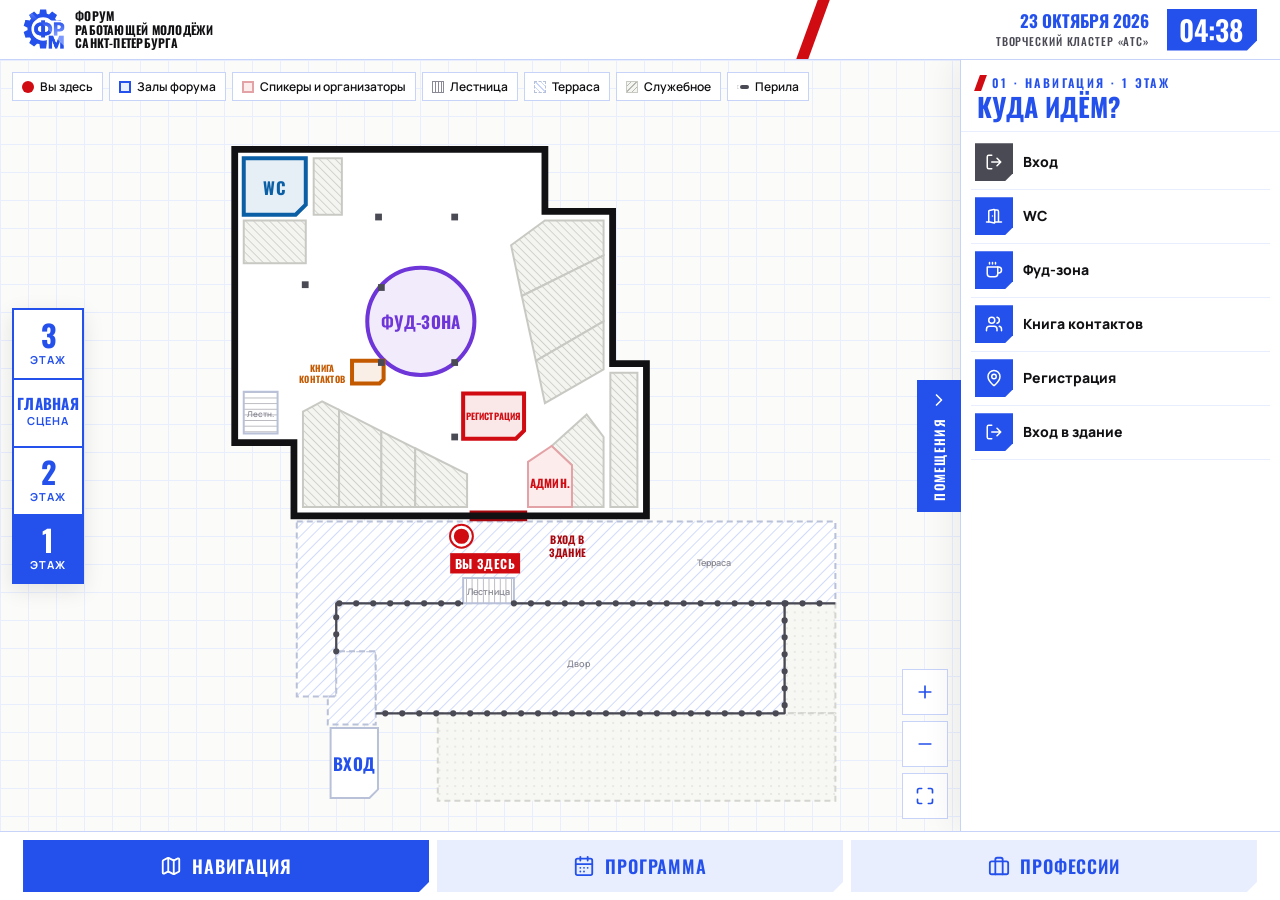
==== index.html @ 84675bf8 "1 этаж подробнее, перила, маршруты между всеми этажами - кафе кластера заштрихованы, наклонные стены" ====
<!doctype html>
<html lang="ru">
<head>
<meta charset="utf-8">
<meta name="viewport" content="width=device-width, initial-scale=1, viewport-fit=cover">
<title>Навигация форума</title>
<link rel="stylesheet" href="assets/fonts/fonts.css">
<link rel="stylesheet" href="assets/plan.css">
<style>
/* ===== Токены — как на forum-rm2026.ru ===== */
:root {
  --blue: #2450EC;
  --blue-deep: #1433B8;
  --blue-soft: #E9EEFE;
  --blue-mid: #C9D5FB;
  --red: #D00B12;
  --red-soft: #FDECEC;
  --ink: #111114;
  --ink-2: #4a4a55;
  --ink-3: #8a8a95;
  --paper: #f5f5f2;
  --white: #fff;
  --line: rgba(36, 80, 236, .25);
  --f-display: "Oswald", "Arial Narrow", "Roboto Condensed", sans-serif;
  --f-body: "Manrope", "Segoe UI", Arial, sans-serif;
  --ease: cubic-bezier(.2, .7, .2, 1);
  --chamfer: polygon(0 0, 100% 0, 100% calc(100% - 10px), calc(100% - 10px) 100%, 0 100%);
  --gutter: clamp(12px, 1.8vw, 28px);
  --sb-w: 320px;
  --sb-h: 40%;
}

* { box-sizing: border-box; }
html, body { margin: 0; height: 100%; }
body {
  background: var(--paper);
  color: var(--ink);
  font-family: var(--f-body);
  font-size: 15px;
  line-height: 1.45;
  -webkit-font-smoothing: antialiased;
  user-select: none;
  -webkit-user-select: none;
  -webkit-tap-highlight-color: transparent;
  touch-action: manipulation;
  overflow: hidden;
}
button { font: inherit; color: inherit; cursor: pointer; border: 0; background: none; padding: 0; }
:focus-visible { outline: 3px solid var(--blue); outline-offset: 2px; }
.ico { width: 20px; height: 20px; flex: none; stroke: currentColor; fill: none; stroke-width: 2; stroke-linecap: round; stroke-linejoin: round; }

.app { height: 100dvh; display: grid; grid-template-rows: auto 1fr auto; grid-template-columns: minmax(0, 1fr); }

/* ===== Шапка ===== */
.header {
  position: relative; display: flex; align-items: center; gap: 16px;
  height: 60px; padding: 0 var(--gutter);
  background: var(--white); border-bottom: 1px solid var(--line); overflow: hidden;
}
.header::after { content: ""; position: absolute; right: 36%; top: -6px; bottom: -6px; width: 12px; background: var(--red); transform: skewX(-20deg); }
.logo { display: flex; align-items: center; gap: 10px; z-index: 1; }
.logo__mark { width: 42px; height: 40px; flex: none; }
.logo__mark svg { width: 100%; height: 100%; display: block; }
.lm-spin { transform-origin: 527px 539px; animation: spin 24s linear infinite; }
@keyframes spin { to { transform: rotate(360deg); } }
.logo__text { font-family: var(--f-display); font-weight: 700; text-transform: uppercase; font-size: 12px; line-height: 1.15; letter-spacing: .02em; }
.header__meta { margin-left: auto; display: flex; align-items: center; gap: 18px; z-index: 1; }
.header__event { text-align: right; font-family: var(--f-display); text-transform: uppercase; line-height: 1.15; }
.header__event b { display: block; color: var(--blue); font-size: 17px; font-weight: 700; }
.header__event span { font-size: 11px; letter-spacing: .08em; color: var(--ink-2); font-weight: 500; }
.clock {
  font-family: var(--f-display); font-weight: 600; font-size: 28px; line-height: 1;
  color: var(--white); background: var(--blue); padding: 7px 14px 7px 12px;
  clip-path: var(--chamfer); font-variant-numeric: tabular-nums;
}

/* ===== Основная зона ===== */
.main { position: relative; overflow: hidden; min-height: 0; }
.view { position: absolute; inset: 0; display: none; }
.view.is-active { display: block; animation: viewIn .28s var(--ease); }
@keyframes viewIn { from { opacity: 0; transform: translateY(8px); } to { opacity: 1; transform: none; } }
.page { height: 100%; display: flex; flex-direction: column; gap: clamp(10px, 1.6vh, 18px); padding: clamp(12px, 2vh, 22px) var(--gutter); overflow: hidden; }
.page__head { display: flex; align-items: flex-end; justify-content: space-between; gap: 16px 24px; flex-wrap: wrap; }

.eyebrow { font-family: var(--f-display); font-weight: 600; font-size: 12px; letter-spacing: .2em; color: var(--blue); text-transform: uppercase; margin: 0 0 2px; display: flex; align-items: center; gap: 8px; }
.eyebrow::before { content: ""; width: 7px; height: 16px; background: var(--red); transform: skewX(-20deg); }
.h2 { font-family: var(--f-display); font-weight: 700; text-transform: uppercase; color: var(--blue); font-size: clamp(26px, 3.4vh, 38px); line-height: 1.05; margin: 0; }
.lead { color: var(--ink-2); margin: 4px 0 0; font-size: 14px; }

/* ===== Вкладки ===== */
.tabbar {
  display: grid; grid-template-columns: repeat(3, minmax(0, 1fr)); gap: 8px;
  padding: 8px var(--gutter) calc(8px + env(safe-area-inset-bottom));
  background: var(--white); border-top: 1px solid var(--line);
}
.tab {
  display: flex; align-items: center; justify-content: center; gap: 10px; min-height: 52px; padding: 0 12px;
  font-family: var(--f-display); font-weight: 600; text-transform: uppercase; font-size: 18px; letter-spacing: .05em;
  background: var(--blue-soft); color: var(--blue); clip-path: var(--chamfer);
  transition: background .2s var(--ease), color .2s var(--ease), transform .12s var(--ease);
}
.tab .ico { width: 22px; height: 22px; }
.tab:active { transform: scale(.97); }
.tab[aria-selected="true"] { background: var(--blue); color: var(--white); }

/* ===== Навигация: план ===== */
.plan { position: absolute; inset: 0; overflow: hidden; background-color: #fbfbf9;
  background-image: linear-gradient(var(--blue-soft) 1px, transparent 1px), linear-gradient(90deg, var(--blue-soft) 1px, transparent 1px);
  background-size: 28px 28px; }
.plan__svg { position: absolute; inset: 0; width: 100%; height: 100%; touch-action: none; cursor: grab; display: block; }
.plan__svg.is-dragging { cursor: grabbing; }
#world { transform-origin: 0 0; }
#world.is-anim { transition: transform .45s var(--ease); }

.here__pulse { fill: var(--red); transform-box: fill-box; transform-origin: center; animation: herePulse 1.8s ease-out infinite; }
@keyframes herePulse { from { transform: scale(.6); opacity: .5; } to { transform: scale(2.2); opacity: 0; } }

/* верхняя панель плана: этажи + легенда */
.plan__top { position: absolute; left: 12px; top: 12px; right: calc(12px + var(--sb-shift, 0px)); display: flex; gap: 10px; align-items: center; flex-wrap: wrap; pointer-events: none; transition: right .35s var(--ease); }
.plan__top > * { pointer-events: auto; }
/* переключатель этажей — слева, как кнопки лифта: верхний этаж сверху */
.floors {
  position: absolute; left: 12px; top: 50%; transform: translateY(-50%); z-index: 3;
  display: flex; flex-direction: column; background: var(--white); border: 2px solid var(--blue);
  box-shadow: 0 6px 20px rgba(17, 17, 20, .1); transition: top .35s var(--ease);
}
.floor-btn { width: 68px; height: 68px; display: flex; flex-direction: column; align-items: center; justify-content: center; gap: 2px; color: var(--blue); transition: background .2s, color .2s; }
.floor-btn + .floor-btn { border-top: 2px solid var(--blue); }
.floor-btn b { font-family: var(--f-display); font-weight: 700; font-size: 30px; line-height: 1; }
.floor-btn span { font-size: 11px; font-weight: 700; text-transform: uppercase; letter-spacing: .1em; }
.floor-btn b.fl-sm { font-size: 15px; text-transform: uppercase; letter-spacing: .02em; }
.floor-btn:active { background: var(--blue-soft); }
.floor-btn[aria-pressed="true"] { background: var(--blue); color: var(--white); }
.legend { display: flex; gap: 6px; flex-wrap: wrap; pointer-events: none !important; }
.legend span { display: flex; align-items: center; gap: 6px; background: var(--white); padding: 5px 9px; font-size: 12px; font-weight: 600; border: 1px solid var(--line); }
.legend i { width: 12px; height: 12px; flex: none; }
.lg-here { border-radius: 50%; background: var(--red); }
.lg-hall { background: var(--blue-soft); border: 2px solid var(--blue); }
.lg-staff { background: var(--red-soft); border: 2px solid #e3a3a6; }
.lg-stairs { background: repeating-linear-gradient(90deg, #fff 0 2px, #8a8a95 2px 3px); border: 1px solid #8a8a95; }
.lg-service { background: repeating-linear-gradient(-45deg, #f4f4f1 0 3px, #b8b8b2 3px 4px); border: 1px solid #c9c9c4; }
.lg-rail { height: 4px !important; background: #4a4a55; border-radius: 2px; box-shadow: 3px 0 0 0 #fff inset; }
.lg-terrace { background: repeating-linear-gradient(45deg, #fff 0 3px, #c9d5fb 3px 4px); border: 1px dashed #b9c1d9; }

.zoom { position: absolute; right: 12px; bottom: 12px; display: flex; flex-direction: column; gap: 6px; transform: translateX(calc(-1 * var(--sb-shift, 0px))); transition: transform .35s var(--ease); }
.zoom button { width: 46px; height: 46px; display: grid; place-items: center; background: var(--white); color: var(--blue); border: 1px solid var(--line); transition: background .15s, transform .12s; }
.zoom button:active { transform: scale(.94); background: var(--blue-soft); }

/* карточка выбранного помещения — внизу сайдбара */
.detail {
  position: relative; flex: none; margin: 0 10px 10px;
  background: var(--blue-soft); border-top: 4px solid var(--blue);
  padding: 12px 52px 12px 14px; animation: viewIn .25s var(--ease);
}
.detail[hidden] { display: none; }
.detail.is-staff { border-top-color: var(--red); background: var(--red-soft); }
.detail__close { position: absolute; right: 4px; top: 4px; width: 44px; height: 44px; display: grid; place-items: center; color: var(--ink-2); }
.detail__kicker { font-family: var(--f-display); text-transform: uppercase; letter-spacing: .15em; font-size: 11px; color: var(--blue); margin: 0; }
.detail__title { font-family: var(--f-display); font-weight: 700; text-transform: uppercase; font-size: 22px; line-height: 1.1; margin: 2px 0 2px; }
.detail__sub { margin: 0; font-weight: 700; font-size: 15px; color: var(--ink-2); }
.detail__hint { display: flex; align-items: center; gap: 6px; margin: 8px 0 0; font-size: 13px; font-weight: 600; color: var(--red); }
.detail__hint[hidden] { display: none; }
.agenda { list-style: none; margin: 10px 0 0; padding: 8px 0 0; border-top: 1px solid var(--line); display: grid; gap: 6px; }
.agenda[hidden] { display: none; }
.agenda li { display: grid; grid-template-columns: 46px 1fr; gap: 8px; font-size: 13px; line-height: 1.3; }
.agenda time { font-family: var(--f-display); font-weight: 600; color: var(--blue); font-size: 15px; font-variant-numeric: tabular-nums; }
.agenda b { display: block; overflow: hidden; text-overflow: ellipsis; display: -webkit-box; -webkit-line-clamp: 2; -webkit-box-orient: vertical; }
.agenda small { color: var(--ink-2); }
.agenda .is-now time::after { content: "сейчас"; display: block; font-size: 9px; letter-spacing: .1em; text-transform: uppercase; color: var(--white); background: var(--red); padding: 0 4px; width: max-content; }
.detail__hint .ico { width: 16px; height: 16px; }

/* маршрут */
.route__reveal { fill: none; stroke: #fff; stroke-width: 44; stroke-linecap: round; stroke-linejoin: round; }
.route__halo { fill: none; stroke: #fff; stroke-width: 16; stroke-linecap: round; stroke-linejoin: round; opacity: .9; }
.route__line { fill: none; stroke: var(--red); stroke-width: 8; stroke-linecap: round; stroke-linejoin: round; stroke-dasharray: 18 13; }
.route__dot, .route__badge circle { fill: var(--red); stroke: #fff; stroke-width: 5; }
.route__badge rect { fill: var(--red); }
.route__badge text { fill: #fff; font-family: var(--f-display); font-weight: 700; letter-spacing: 1px; text-anchor: middle; dominant-baseline: central; }
.route__end { transition: opacity .3s; }
.btn-route { display: inline-flex; align-items: center; gap: 8px; min-height: 44px; margin-top: 10px; padding: 0 14px; background: var(--red); color: var(--white); font-family: var(--f-display); font-weight: 600; text-transform: uppercase; letter-spacing: .05em; font-size: 14px; clip-path: var(--chamfer); transition: transform .12s, background .15s; }
.btn-route:active { transform: scale(.97); background: #a8070d; }
.btn-route[hidden] { display: none; }
.btn-route .ico { width: 18px; height: 18px; }
.step { position: absolute; left: 50%; top: 70px; transform: translateX(-50%); display: flex; align-items: center; gap: 10px; padding: 12px 20px; background: var(--red); color: var(--white); font-family: var(--f-display); font-weight: 600; text-transform: uppercase; letter-spacing: .05em; font-size: 20px; box-shadow: 0 10px 30px rgba(208, 11, 18, .3); animation: viewIn .3s var(--ease); pointer-events: none; white-space: nowrap; }
.step[hidden] { display: none; }
.step .ico { width: 26px; height: 26px; }

/* выдвижной сайдбар */
.sidebar {
  position: absolute; top: 0; right: 0; bottom: 0; width: var(--sb-w);
  background: var(--white); border-left: 1px solid var(--line); box-shadow: -10px 0 30px rgba(17, 17, 20, .06);
  display: flex; flex-direction: column; transition: transform .35s var(--ease);
}
.plan.sb-open { --sb-shift: var(--sb-w); }
.plan:not(.sb-open) .sidebar { transform: translateX(100%); box-shadow: none; }
.sb-toggle {
  position: absolute; left: -44px; top: 50%; transform: translateY(-50%);
  width: 44px; height: 132px; display: flex; flex-direction: column; align-items: center; justify-content: center; gap: 8px;
  background: var(--blue); color: var(--white);
  font-family: var(--f-display); font-weight: 600; text-transform: uppercase; font-size: 13px; letter-spacing: .1em;
}
.sb-toggle span { writing-mode: vertical-rl; transform: rotate(180deg); }
.sb-toggle .ico { transition: transform .35s var(--ease); }
.plan.sb-open .sb-toggle .ico { transform: rotate(180deg); }
.sidebar__head { padding: 14px 16px 10px; border-bottom: 1px solid var(--blue-soft); }
.sidebar__head .h2 { font-size: 26px; }
.rooms { list-style: none; margin: 0; padding: 4px 10px 10px; flex: 1; min-height: 0; overflow: hidden; display: flex; flex-direction: column; }
.rooms li { flex: 0 1 54px; min-height: 44px; display: flex; }
.room-btn {
  flex: 1; display: grid; grid-template-columns: 38px 1fr; align-items: center; gap: 10px;
  padding: 4px 8px 4px 4px; text-align: left; border-bottom: 1px solid var(--blue-soft); transition: background .15s;
}
.room-btn:active { background: var(--blue-soft); }
.room-btn[aria-current="true"] { background: var(--blue-soft); box-shadow: inset 3px 0 0 var(--red); }
.room-num {
  width: 38px; height: 38px; display: grid; place-items: center;
  font-family: var(--f-display); font-weight: 700; font-size: 17px; color: var(--white); background: var(--blue);
  clip-path: polygon(0 0, 100% 0, 100% calc(100% - 8px), calc(100% - 8px) 100%, 0 100%);
}
.room-num--staff { background: var(--red); }
.room-num--other { background: var(--ink-2); }
.room-num .ico { width: 18px; height: 18px; }
.room-btn b { display: block; font-size: 14px; line-height: 1.2; font-weight: 800; }
.room-btn small { display: block; color: var(--ink-2); font-size: 12.5px; line-height: 1.25; }

/* ===== Программа ===== */
.program-grid { flex: 1; min-height: 0; display: flex; flex-direction: column; }
.prog-main { flex: 1; display: flex; flex-direction: column; gap: 10px; min-height: 0; }
.timeline { list-style: none; margin: 0; padding: 0; border-top: 2px solid var(--blue); flex: 1; min-height: 0; overflow: hidden; display: grid; grid-auto-rows: var(--row-h); align-content: start; --row-h: clamp(58px, 7.4vh, 80px); }
.slot { display: grid; grid-template-columns: 96px minmax(0, 1fr) auto; gap: 16px; align-items: center; padding: 0 12px; border-bottom: 1px solid var(--line); position: relative; min-height: 0; overflow: hidden; }
.slot__time { font-family: var(--f-display); font-weight: 600; font-size: clamp(19px, 2.4vh, 26px); color: var(--blue); line-height: 1; font-variant-numeric: tabular-nums; }
.slot__time small { display: block; font-size: .55em; opacity: .7; margin-top: 3px; }
.slot__main { min-width: 0; }
.slot__title { font-weight: 700; font-size: clamp(14px, 1.75vh, 18px); line-height: 1.25; margin: 0; white-space: nowrap; overflow: hidden; text-overflow: ellipsis; }
.slot__meta { display: flex; align-items: center; gap: 8px; color: var(--ink-2); font-size: 13px; margin: 2px 0 0; white-space: nowrap; overflow: hidden; text-overflow: ellipsis; }
.kind { font-family: var(--f-display); font-weight: 600; text-transform: uppercase; letter-spacing: .08em; font-size: 11px; color: var(--blue); background: var(--blue-soft); padding: 1px 7px; flex: none; }
.slot__place { display: flex; align-items: center; gap: 8px; }
.meta-place { display: none; }
.place { display: flex; align-items: center; gap: 6px; font-size: 13px; font-weight: 700; color: var(--ink-2); white-space: nowrap; }
.place .ico { width: 15px; height: 15px; color: var(--red); }
.btn-map {
  display: inline-flex; align-items: center; gap: 8px; min-height: 44px; padding: 0 14px;
  font-family: var(--f-display); font-weight: 600; text-transform: uppercase; letter-spacing: .05em; font-size: 14px;
  background: var(--blue); color: var(--white); clip-path: var(--chamfer); white-space: nowrap; transition: background .15s, transform .12s;
}
.btn-map:active { transform: scale(.97); background: var(--blue-deep); }
.btn-map .ico { width: 16px; height: 16px; }
.slot { box-shadow: inset 6px 0 0 var(--c, var(--blue)); padding-left: 22px; }
.slot.is-common { --c: #9a9aa5; }
.slot__time { color: var(--c, var(--blue)); }
.slot .kind { color: var(--c, var(--blue)); background: var(--blue-soft); background: color-mix(in srgb, var(--c, var(--blue)) 12%, white); }
.kind--all { color: var(--ink-2) !important; }
.slot.is-now { background: var(--blue-soft); background: color-mix(in srgb, var(--c, var(--blue)) 9%, white); }
/* вкладки треков */
.chips .chip--track { border-color: var(--c); color: var(--c); min-height: 48px; padding: 0 18px; font-size: 15px; transition: background .15s, color .15s, transform .12s; }
.chips .chip--track:active { transform: scale(.97); }
.chips .chip--track[aria-selected="true"] { background: var(--c); color: var(--white); }
.timeline { border-top-color: var(--c, var(--blue)); transition: border-color .2s; }
.slot.is-now .slot__time::after { content: "Сейчас"; display: block; margin-top: 4px; font-size: 10px; letter-spacing: .15em; color: var(--white); background: var(--red); padding: 1px 6px; width: max-content; }
.slot.is-past { opacity: .45; }
.pager { display: flex; align-items: center; justify-content: space-between; gap: 12px; }
.pager[hidden] { display: none; }
.pager__btn { display: inline-flex; align-items: center; gap: 6px; min-height: 44px; padding: 0 16px; border: 2px solid var(--blue); color: var(--blue); background: var(--white); font-family: var(--f-display); font-weight: 600; text-transform: uppercase; letter-spacing: .05em; font-size: 14px; }
.pager__btn:disabled { opacity: .35; cursor: default; }
.pager__info { font-family: var(--f-display); font-weight: 600; color: var(--ink-2); letter-spacing: .05em; }
.stub[hidden] { display: none; }
.stub { padding: 10px 14px; border: 2px dashed var(--line); background: var(--white); display: flex; gap: 10px; align-items: center; color: var(--ink-2); font-size: 13px; }
.stub .ico { color: var(--blue); }
.stub b { color: var(--ink); }

/* ===== Профессии ===== */
.chips { display: flex; gap: 6px; flex-wrap: wrap; }
.chip { min-height: 44px; padding: 0 16px; border: 2px solid var(--blue); color: var(--blue); background: var(--white); font-family: var(--f-display); font-weight: 600; text-transform: uppercase; letter-spacing: .05em; font-size: 14px; transition: background .15s, color .15s; }
.chip[aria-pressed="true"] { background: var(--blue); color: var(--white); }
.cards { flex: 1; min-height: 0; display: grid; grid-template-columns: repeat(6, minmax(0, 1fr)); grid-template-rows: repeat(2, minmax(0, 1fr)); gap: clamp(8px, 1.2vh, 14px); }
.card { perspective: 1400px; min-height: 0; animation: cardIn .35s var(--ease) both; animation-delay: calc(var(--i) * 35ms); }
@keyframes cardIn { from { opacity: 0; transform: translateY(12px); } }
.card[hidden] { display: none; }
.card__inner { position: relative; width: 100%; height: 100%; display: block; text-align: left; transform-style: preserve-3d; transition: transform .6s var(--ease); }
.card.is-flipped .card__inner { transform: rotateY(180deg); }
.card__face {
  position: absolute; inset: 0; backface-visibility: hidden; -webkit-backface-visibility: hidden;
  padding: clamp(10px, 1.6vh, 18px); display: flex; flex-direction: column; overflow: hidden;
  clip-path: polygon(0 0, 100% 0, 100% calc(100% - 16px), calc(100% - 16px) 100%, 0 100%);
}
.card__front { background: var(--white); border: 1px solid var(--line); }
.card__front::after { content: ""; position: absolute; right: 24px; top: -14px; width: 10px; height: 60px; background: var(--red); transform: skewX(-20deg); }
.card__num { font-family: var(--f-display); font-weight: 600; color: var(--blue); opacity: .45; font-size: 13px; letter-spacing: .1em; }
.card__icon { width: clamp(40px, 5.5vh, 56px); height: clamp(40px, 5.5vh, 56px); display: grid; place-items: center; background: var(--blue-soft); color: var(--blue); margin: clamp(6px, 1.2vh, 14px) 0; }
.card__icon .ico { width: 55%; height: 55%; stroke-width: 1.75; }
.card__name { font-family: var(--f-display); font-weight: 700; text-transform: uppercase; font-size: clamp(16px, 2.2vh, 22px); line-height: 1.1; color: var(--ink); margin: 0 0 4px; }
.card__sphere { font-size: 11px; font-weight: 700; color: var(--blue); text-transform: uppercase; letter-spacing: .08em; }
.card__hint { margin-top: auto; display: flex; align-items: center; gap: 6px; color: var(--ink-2); font-size: 12px; font-weight: 600; }
.card__hint .ico { width: 16px; height: 16px; color: var(--red); }
.card__back { background: var(--blue); color: var(--white); transform: rotateY(180deg); }
.card__back .card__name { color: var(--white); font-size: clamp(14px, 2vh, 21px); margin-bottom: 6px; }
.card__desc { font-size: clamp(11.5px, 1.5vh, 16px); line-height: 1.4; margin: 0 0 8px; }
.card__skills { display: flex; flex-wrap: wrap; gap: 4px; }
.card__skills span { font-size: 11px; font-weight: 700; padding: 2px 7px; background: rgba(255, 255, 255, .16); }
.salary { margin-top: auto; padding-top: 8px; border-top: 1px solid rgba(255, 255, 255, .3); }
.salary small { display: block; font-size: 10.5px; text-transform: uppercase; letter-spacing: .12em; opacity: .85; font-weight: 700; }
.salary b { font-family: var(--f-display); font-weight: 700; font-size: clamp(20px, 2.8vh, 28px); line-height: 1.1; font-variant-numeric: tabular-nums; }

/* ===== Вертикальная стойка ===== */
@media (orientation: portrait) {
  .header::after { display: none; }
  /* сайдбар выезжает снизу */
  .sidebar { top: auto; left: 0; width: auto; height: var(--sb-h); border-left: 0; border-top: 1px solid var(--line); box-shadow: 0 -10px 30px rgba(17, 17, 20, .06); }
  .plan:not(.sb-open) .sidebar { transform: translateY(100%); }
  .plan.sb-open { --sb-shift: 0px; }
  .sb-toggle { left: 50%; top: -40px; transform: translateX(-50%); width: 180px; height: 40px; flex-direction: row; }
  .sb-toggle span { writing-mode: horizontal-tb; transform: none; }
  .sb-toggle .ico { transform: rotate(90deg); }
  .plan.sb-open .sb-toggle .ico { transform: rotate(-90deg); }
  .zoom { transform: none; transition: bottom .35s var(--ease); }
  .plan.sb-open .zoom { bottom: calc(12px + var(--sb-h)); }
  .plan.sb-open .floors { top: calc((100% - var(--sb-h)) / 2); }
  .rooms { display: grid; grid-template-columns: 1fr 1fr; grid-auto-rows: minmax(44px, 54px); column-gap: 14px; align-content: start; }
  .cards { grid-template-columns: repeat(3, minmax(0, 1fr)); grid-template-rows: repeat(4, minmax(0, 1fr)); }
}
/* Совсем маленькие экраны (не стойка) — разрешаем прокрутку как запасной вариант */
@media (max-width: 700px), (max-height: 560px) {
  .page { overflow-y: auto; }
  #view-program .page { overflow: hidden; }   /* расписание — без прокрутки, листается страницами */
  .logo__text, .header__event { display: none; }
  .tab { font-size: 14px; }
  .cards { flex: none; grid-template-columns: repeat(2, minmax(0, 1fr)); grid-template-rows: none; grid-auto-rows: 300px; }
  :root { --sb-w: 280px; }
}

/* ===== Телефон (вертикально) ===== */
@media (max-width: 600px) {
  :root { --gutter: 12px; --sb-h: 32%; }
  body { font-size: 16px; }
  .header { height: 56px; gap: 10px; }
  .logo__mark { width: 38px; height: 37px; }
  .clock { font-size: 26px; padding: 7px 12px 7px 10px; }

  /* нижние вкладки: иконка над подписью */
  .tabbar { gap: 6px; padding: 6px 10px calc(6px + env(safe-area-inset-bottom)); }
  .tab { flex-direction: column; gap: 4px; min-height: 64px; padding: 0 2px; font-size: 14px; letter-spacing: .03em; }
  .tab .ico { width: 26px; height: 26px; }

  /* навигация */
  .plan__top { left: 8px; top: 8px; right: 8px; }
  .legend { display: none; }
  .floors { left: 8px; }
  .floor-btn { width: 60px; height: 60px; }
  .floor-btn b { font-size: 26px; }
  .zoom { right: 8px; gap: 6px; }
  .zoom button { width: 48px; height: 48px; }
  .zoom .ico { width: 24px; height: 24px; }
  .sb-toggle { width: 170px; height: 34px; top: -34px; font-size: 13px; }
  .sidebar__head { padding: 8px 12px 2px; border-bottom: 0; }
  .sidebar__head .eyebrow { font-size: 11px; margin: 0; }
  .sidebar__head .h2 { display: none; }
  .rooms { grid-template-columns: 1fr 1fr; grid-auto-rows: auto; column-gap: 8px; overflow-y: auto; padding: 0 10px 6px; align-content: start; }
  .rooms li { min-height: 44px; }
  .room-btn { grid-template-columns: 28px minmax(0, 1fr); gap: 8px; padding: 4px 4px 4px 0; }
  .room-num { width: 28px; height: 28px; font-size: 14px; clip-path: polygon(0 0, 100% 0, 100% calc(100% - 6px), calc(100% - 6px) 100%, 0 100%); }
  .room-num .ico { width: 16px; height: 16px; }
  .room-btn b { font-size: 13px; line-height: 1.2; white-space: nowrap; overflow: hidden; text-overflow: ellipsis; }
  .room-btn small { font-size: 11px; line-height: 1.2; white-space: nowrap; overflow: hidden; text-overflow: ellipsis; }
  .detail { margin: 0 10px 8px; padding: 8px 44px 10px 12px; }
  .detail__kicker { font-size: 10px; }
  .detail__title { font-size: 18px; }
  .detail__sub { font-size: 13px; }
  .detail__close { width: 40px; height: 40px; }
  .detail__hint { font-size: 12px; margin-top: 4px; }
  .btn-route { min-height: 40px; font-size: 14px; padding: 0 14px; margin-top: 8px; }
  .btn-route .ico { width: 16px; height: 16px; }
  .agenda { display: none; }
  .route__reveal { stroke-width: 64; }
  .route__halo { stroke-width: 22; }
  .route__line { stroke-width: 12; stroke-dasharray: 24 18; }
  .step { top: 12px; font-size: 16px; padding: 12px 16px; white-space: normal; width: max-content; max-width: calc(100% - 24px); text-align: left; }
  .step .ico { width: 26px; height: 26px; }

  /* заголовки разделов */
  .page { padding: 14px var(--gutter) 16px; gap: 12px; }
  .eyebrow { font-size: 13px; }
  .h2 { font-size: 28px; }
  .lead { font-size: 14px; }
  .chips { flex-wrap: nowrap; overflow-x: auto; margin: 0 calc(-1 * var(--gutter)); padding: 2px var(--gutter); scrollbar-width: none; width: calc(100% + 2 * var(--gutter)); gap: 6px; }
  .chips::-webkit-scrollbar { display: none; }
  .chips .chip, .chips .chip--track { flex: none; min-height: 48px; font-size: 16px; padding: 0 18px; }

  /* программа: все лекции трека на одном экране — строки ужимаются под их количество */
  #view-program .eyebrow, #view-program .lead { display: none; }
  #view-program .h2 { font-size: 22px; }
  #view-program .page { gap: 8px; padding-top: 10px; padding-bottom: 8px; }
  #progChips { display: grid; grid-template-columns: repeat(auto-fit, minmax(62px, 1fr)); gap: 4px; overflow: visible; margin: 0; padding: 0; width: 100%; }
  #progChips .chip--track { min-height: 38px; padding: 0 4px; font-size: 13px; letter-spacing: .02em; white-space: nowrap; overflow: hidden; text-overflow: ellipsis; }
  .slot { grid-template-columns: 48px minmax(0, 1fr) auto; gap: 8px; padding: 0 6px 0 12px; align-items: center; box-shadow: inset 4px 0 0 var(--c, var(--blue)); }
  .slot__time { font-size: 16px; }
  .slot__time small { font-size: .65em; margin-top: 1px; }
  .slot__title { font-size: 14px; line-height: 1.2; white-space: normal; display: -webkit-box; -webkit-line-clamp: 2; -webkit-box-orient: vertical; overflow: hidden; }
  .slot__meta { font-size: 12px; margin-top: 2px; gap: 6px; }
  .slot .kind { font-size: 10px; padding: 0 5px; }
  .meta-place { display: inline; font-weight: 700; }
  .slot__place .place { display: none; }
  .btn-map { min-height: 34px; font-size: 12px; padding: 0 9px; gap: 4px; }
  .btn-map .ico { width: 13px; height: 13px; }
  /* много лекций — ещё компактнее */
  .timeline.is-dense .slot__title { -webkit-line-clamp: 1; font-size: 13px; }
  .timeline.is-dense .slot__meta { font-size: 11px; }
  .timeline.is-dense .slot__time small, .timeline.is-tiny .slot__meta { display: none; }
  .timeline.is-tiny .slot__time { font-size: 14px; }
  .timeline.is-tiny .btn-map { min-height: 28px; }

  /* профессии: две колонки */
  .cards { grid-template-columns: repeat(2, minmax(0, 1fr)); grid-auto-rows: 270px; gap: 10px; }
  .card__face { padding: 12px; }
  .card__front::after { right: 22px; width: 10px; height: 56px; }
  .card__num { font-size: 13px; }
  .card__icon { width: 48px; height: 48px; margin: 10px 0 12px; }
  .card__name { font-size: clamp(15px, 4.4vw, 18px); overflow-wrap: anywhere; }
  .card__sphere { font-size: 12px; }
  .card__hint { font-size: 12px; }
  .card__hint .ico { width: 18px; height: 18px; }
  .card__back .card__name { font-size: 15px; margin-bottom: 6px; }
  .card__desc { font-size: 13px; line-height: 1.35; }
  .card__skills span { font-size: 12px; padding: 2px 7px; }
  .salary small { font-size: 11px; }
  .salary b { font-size: 22px; }
}

@media (prefers-reduced-motion: reduce) {
  *, *::before, *::after { animation: none !important; }
  #world.is-anim, .sidebar, .zoom, .plan__top { transition: none; }
  .card__inner { transition: none; transform: none !important; }
  .card__face { backface-visibility: visible; transition: opacity .2s; }
  .card__back { transform: none; opacity: 0; }
  .card.is-flipped .card__back { opacity: 1; }
  .card.is-flipped .card__front { opacity: 0; }
}
</style>
</head>
<body>

<!-- Иконки (Lucide-стиль) -->
<svg width="0" height="0" style="position:absolute" aria-hidden="true">
  <symbol id="i-map" viewBox="0 0 24 24"><path d="M14.1 5.55a2 2 0 0 0 1.8 0l3.65-1.83A1 1 0 0 1 21 4.62v12.76a1 1 0 0 1-.55.9l-4.55 2.27a2 2 0 0 1-1.8 0l-4.2-2.1a2 2 0 0 0-1.8 0l-3.65 1.83A1 1 0 0 1 3 19.38V6.62a1 1 0 0 1 .55-.9L8.1 3.45a2 2 0 0 1 1.8 0z"/><path d="M15 5.76v15M9 3.24v15"/></symbol>
  <symbol id="i-calendar" viewBox="0 0 24 24"><rect x="3" y="4" width="18" height="18" rx="2"/><path d="M16 2v4M8 2v4M3 10h18M8 14h.01M12 14h.01M16 14h.01M8 18h.01M12 18h.01"/></symbol>
  <symbol id="i-briefcase" viewBox="0 0 24 24"><rect x="2" y="7" width="20" height="14" rx="2"/><path d="M16 21V5a2 2 0 0 0-2-2h-4a2 2 0 0 0-2 2v16"/></symbol>
  <symbol id="i-plus" viewBox="0 0 24 24"><path d="M12 5v14M5 12h14"/></symbol>
  <symbol id="i-minus" viewBox="0 0 24 24"><path d="M5 12h14"/></symbol>
  <symbol id="i-fit" viewBox="0 0 24 24"><path d="M8 3H5a2 2 0 0 0-2 2v3M21 8V5a2 2 0 0 0-2-2h-3M3 16v3a2 2 0 0 0 2 2h3M16 21h3a2 2 0 0 0 2-2v-3"/></symbol>
  <symbol id="i-close" viewBox="0 0 24 24"><path d="M18 6 6 18M6 6l12 12"/></symbol>
  <symbol id="i-chev" viewBox="0 0 24 24"><path d="m15 18-6-6 6-6"/></symbol>
  <symbol id="i-pin" viewBox="0 0 24 24"><path d="M20 10c0 5-5.5 10.2-7.4 11.8a1 1 0 0 1-1.2 0C9.5 20.2 4 15 4 10a8 8 0 0 1 16 0"/><circle cx="12" cy="10" r="3"/></symbol>
  <symbol id="i-route" viewBox="0 0 24 24"><circle cx="6" cy="19" r="3"/><path d="M9 19h8.5a3.5 3.5 0 0 0 0-7h-11a3.5 3.5 0 0 1 0-7H15"/><circle cx="18" cy="5" r="3"/></symbol>
  <symbol id="i-exit" viewBox="0 0 24 24"><path d="M9 21H5a2 2 0 0 1-2-2V5a2 2 0 0 1 2-2h4M16 17l5-5-5-5M21 12H9"/></symbol>
  <symbol id="i-pass" viewBox="0 0 24 24"><path d="M5 12h14M13 6l6 6-6 6"/></symbol>
  <symbol id="i-stairs" viewBox="0 0 24 24"><path d="M3 21h5v-5h5v-5h5V6h3"/></symbol>
  <symbol id="i-flip" viewBox="0 0 24 24"><path d="M21 12a9 9 0 1 1-3-6.7L21 8"/><path d="M21 3v5h-5"/></symbol>
  <symbol id="i-info" viewBox="0 0 24 24"><circle cx="12" cy="12" r="10"/><path d="M12 16v-4M12 8h.01"/></symbol>
  <symbol id="i-star" viewBox="0 0 24 24"><path d="m12 2 3.1 6.3 6.9 1-5 4.9 1.2 6.8-6.2-3.2-6.2 3.2L7 14.2 2 9.3l6.9-1z"/></symbol>
  <symbol id="i-cup" viewBox="0 0 24 24"><path d="M17 8h1a4 4 0 1 1 0 8h-1"/><path d="M3 8h14v9a4 4 0 0 1-4 4H7a4 4 0 0 1-4-4z"/><path d="M6 2v2M10 2v2M14 2v2"/></symbol>
  <symbol id="i-mic" viewBox="0 0 24 24"><rect x="9" y="2" width="6" height="12" rx="3"/><path d="M19 10v1a7 7 0 0 1-14 0v-1M12 18v4"/></symbol>
  <symbol id="i-cam" viewBox="0 0 24 24"><path d="m16 13 5.2 3.5a.5.5 0 0 0 .8-.4V7.9a.5.5 0 0 0-.8-.4L16 11"/><rect x="2" y="6" width="14" height="12" rx="2"/></symbol>
  <symbol id="i-door" viewBox="0 0 24 24"><path d="M13 4h3a2 2 0 0 1 2 2v14M2 20h3M13 20h9M10 12v.01"/><path d="M13 4.56v16.16a.5.5 0 0 1-.6.48L5 19.6V5.56a1 1 0 0 1 .8-.98l6-1.2a1 1 0 0 1 1.2.98z"/></symbol>
  <symbol id="i-users" viewBox="0 0 24 24"><path d="M16 21v-2a4 4 0 0 0-4-4H6a4 4 0 0 0-4 4v2"/><circle cx="9" cy="7" r="4"/><path d="M22 21v-2a4 4 0 0 0-3-3.9M16 3.1a4 4 0 0 1 0 7.8"/></symbol>
  <!-- профессии -->
  <symbol id="p-chat" viewBox="0 0 24 24"><path d="M21 15a2 2 0 0 1-2 2H7l-4 4V5a2 2 0 0 1 2-2h14a2 2 0 0 1 2 2z"/><path d="M8 9h8M8 13h5"/></symbol>
  <symbol id="p-cpu" viewBox="0 0 24 24"><rect x="5" y="5" width="14" height="14" rx="2"/><rect x="9" y="9" width="6" height="6"/><path d="M9 2v3M15 2v3M9 19v3M15 19v3M2 9h3M2 15h3M19 9h3M19 15h3"/></symbol>
  <symbol id="p-chart" viewBox="0 0 24 24"><path d="M3 3v18h18"/><path d="M8 17v-5M13 17V8M18 17v-9"/></symbol>
  <symbol id="p-shield" viewBox="0 0 24 24"><path d="M12 22s8-4 8-10V5l-8-3-8 3v7c0 6 8 10 8 10z"/><path d="m9 12 2 2 4-4"/></symbol>
  <symbol id="p-drone" viewBox="0 0 24 24"><circle cx="5" cy="5" r="3"/><circle cx="19" cy="5" r="3"/><circle cx="5" cy="19" r="3"/><circle cx="19" cy="19" r="3"/><rect x="9" y="9" width="6" height="6" rx="1"/><path d="m7 7 2 2M17 7l-2 2M7 17l2-2M17 17l-2-2"/></symbol>
  <symbol id="p-bot" viewBox="0 0 24 24"><rect x="4" y="8" width="16" height="12" rx="2"/><path d="M12 8V4M8 4h8M2 14h2M20 14h2M9 13v2M15 13v2"/></symbol>
  <symbol id="p-vr" viewBox="0 0 24 24"><path d="M3 8a2 2 0 0 1 2-2h14a2 2 0 0 1 2 2v7a2 2 0 0 1-2 2h-4l-2-3h-2l-2 3H5a2 2 0 0 1-2-2z"/><circle cx="8" cy="11" r="1.5"/><circle cx="16" cy="11" r="1.5"/></symbol>
  <symbol id="p-layers" viewBox="0 0 24 24"><path d="m12 2 10 5-10 5L2 7z"/><path d="m2 12 10 5 10-5M2 17l10 5 10-5"/></symbol>
  <symbol id="p-dna" viewBox="0 0 24 24"><path d="M7 2c0 6 10 8 10 14v6M17 2c0 6-10 8-10 14v6M8 6h8M7 10h10M7 14h10M8 18h8"/></symbol>
  <symbol id="p-leaf" viewBox="0 0 24 24"><path d="M11 20A7 7 0 0 1 9.8 6.1C15.5 5 17 4.5 19 2c1 2 2 4.2 2 8 0 5.5-4.8 10-10 10z"/><path d="M2 21c0-3 1.9-5.4 5.1-6C9.5 14.5 12 13 13 12"/></symbol>
  <symbol id="p-city" viewBox="0 0 24 24"><path d="M3 21h18M5 21V7l6-4v18M19 21V11l-8-4"/><path d="M8 9v.01M8 12v.01M8 15v.01M8 18v.01M15 14v.01M15 17v.01"/></symbol>
  <symbol id="p-heart" viewBox="0 0 24 24"><path d="M19 14c1.5-1.5 3-3.2 3-5.5A5.5 5.5 0 0 0 16.5 3c-1.8 0-3 .5-4.5 2-1.5-1.5-2.7-2-4.5-2A5.5 5.5 0 0 0 2 8.5c0 2.3 1.5 4 3 5.5l7 7z"/><path d="M3.2 12H9l1-2 2 5 1.5-3h7.3"/></symbol>
</svg>

<div class="app">
  <header class="header">
    <div class="logo" aria-label="Форум работающей молодёжи Санкт-Петербурга">
      <span class="logo__mark" aria-hidden="true">
        <svg viewBox="230 243 620 594" focusable="false"><defs><path id="lm-gear" d="M759.5 539A232.5 232.5 0 1 1 294.5 539A232.5 232.5 0 1 1 759.5 539ZM701 539A174 174 0 1 0 353 539A174 174 0 1 0 701 539ZM471.7 314L482 249.5L572 249.5L582.3 314ZM350.01 389.48L320.43 331.24L393.24 278.34L439.49 324.47ZM295.92 522.06L237.76 492.34L265.57 406.74L330.1 416.88ZM330.1 661.12L265.57 671.26L237.76 585.66L295.92 555.94ZM439.49 753.53L393.24 799.66L320.43 746.76L350.01 688.52ZM582.3 764L572 828.5L482 828.5L471.7 764ZM703.99 688.52L733.57 746.76L660.76 799.66L614.51 753.53ZM758.08 555.94L816.24 585.66L788.43 671.26L723.9 661.12ZM723.9 416.88L788.43 406.74L816.24 492.34L758.08 522.06ZM614.51 324.47L660.76 278.34L733.57 331.24L703.99 389.48Z"/><mask id="lm-cut" maskUnits="userSpaceOnUse" x="230" y="243" width="620" height="594"><rect x="230" y="243" width="620" height="594" fill="#fff"/><rect x="581.5" y="414.5" width="270" height="425" fill="#000"/></mask><clipPath id="lm-clip"><use href="#lm-gear" class="lm-spin"/></clipPath><linearGradient id="lm-glow" gradientUnits="userSpaceOnUse" x1="0" y1="300" x2="0" y2="420"><stop offset="0" stop-color="#5B7BF6"/><stop offset="1" stop-color="#2450EC"/></linearGradient></defs><g mask="url(#lm-cut)"><use href="#lm-gear" class="lm-spin" fill="#2450EC"/><polygon points="220,240 295,240 485,430 220,430" fill="url(#lm-glow)" clip-path="url(#lm-clip)"/></g><image href="assets/logo-letters.png" x="230" y="243" width="620" height="594"/></svg>
      </span>
      <span class="logo__text">Форум<br>работающей молодёжи<br>Санкт-Петербурга</span>
    </div>
    <div class="header__meta">
      <div class="header__event"><b>23 октября 2026</b><span>Творческий кластер «АТС»</span></div>
      <time class="clock" id="clock">--:--</time>
    </div>
  </header>

  <main class="main">
    <!-- ===== 01 Навигация ===== -->
    <section class="view" id="view-nav" role="tabpanel" aria-labelledby="tab-nav">
      <div class="plan sb-open" id="plan">
        <svg class="plan__svg" id="planSvg" role="img" aria-label="План этажа. Перетаскивайте и масштабируйте пальцами">
          <g id="world"></g>
        </svg>

        <div class="floors" role="group" aria-label="Выбор этажа">
          <button type="button" class="floor-btn" data-floor="4" aria-pressed="false" aria-label="3 этаж"><b>3</b><span>этаж</span></button>
          <button type="button" class="floor-btn" data-floor="3" aria-pressed="false" aria-label="Главная сцена"><b class="fl-sm">Главная</b><span>сцена</span></button>
          <button type="button" class="floor-btn" data-floor="2" aria-pressed="false" aria-label="2 этаж"><b>2</b><span>этаж</span></button>
          <button type="button" class="floor-btn" data-floor="1" aria-pressed="true" aria-label="1 этаж"><b>1</b><span>этаж</span></button>
        </div>

        <div class="plan__top" id="planTop">
          <div class="legend" aria-hidden="true">
            <span><i class="lg-here"></i>Вы здесь</span>
            <span><i class="lg-hall"></i>Залы форума</span>
            <span><i class="lg-staff"></i>Спикеры и организаторы</span>
            <span><i class="lg-stairs"></i>Лестница</span>
            <span><i class="lg-terrace"></i>Терраса</span>
            <span><i class="lg-service"></i>Служебное</span>
            <span><i class="lg-rail"></i>Перила</span>
          </div>
        </div>

        <div class="step" id="routeStep" hidden aria-live="polite"><svg class="ico"><use href="#i-stairs"/></svg><span></span></div>

        <div class="zoom">
          <button type="button" id="zoomIn" aria-label="Приблизить"><svg class="ico"><use href="#i-plus"/></svg></button>
          <button type="button" id="zoomOut" aria-label="Отдалить"><svg class="ico"><use href="#i-minus"/></svg></button>
          <button type="button" id="zoomFit" aria-label="Показать весь этаж"><svg class="ico"><use href="#i-fit"/></svg></button>
        </div>

        <aside class="sidebar" id="sidebar" aria-label="Список помещений">
          <button type="button" class="sb-toggle" id="sbToggle" aria-expanded="true" aria-controls="sidebar">
            <svg class="ico"><use href="#i-chev"/></svg><span>Помещения</span>
          </button>
          <div class="sidebar__head">
            <p class="eyebrow" id="sbFloor">01 · Навигация · 1 этаж</p>
            <h2 class="h2">Куда идём?</h2>
          </div>
          <ul class="rooms" id="rooms"></ul>
          <div class="detail" id="detail" hidden aria-live="polite">
            <button type="button" class="detail__close" id="detailClose" aria-label="Закрыть"><svg class="ico"><use href="#i-close"/></svg></button>
            <p class="detail__kicker" id="dKicker"></p>
            <h3 class="detail__title" id="dTitle"></h3>
            <p class="detail__sub" id="dSub"></p>
            <button type="button" class="btn-route" id="dRoute"><svg class="ico"><use href="#i-route"/></svg>Проложить маршрут</button>
            <p class="detail__hint" id="dHint" hidden><svg class="ico"><use href="#i-stairs"/></svg><span></span></p>
            <ul class="agenda" id="dAgenda" hidden></ul>
          </div>

        </aside>
      </div>
    </section>

    <!-- ===== 02 Программа ===== -->
    <section class="view" id="view-program" role="tabpanel" aria-labelledby="tab-program">
      <div class="page">
        <div class="page__head">
          <div>
            <p class="eyebrow">02 · Программа</p>
            <h2 class="h2" id="progTitle">Программа</h2>
            <p class="lead">Кейс-лекции, тренинги, мастер-классы и пленарные сессии по актуальным темам.</p>
          </div>
          <div class="chips" id="progChips" role="tablist" aria-label="Треки программы"></div>
        </div>
        <div class="program-grid">
          <div class="prog-main">
            <ol class="timeline" id="timeline"></ol>
            <div class="stub" id="progEmpty" hidden><svg class="ico"><use href="#i-info"/></svg><span><b>Подробное расписание скоро появится.</b> Темы сессий и мастер-классов опубликуем ближе к форуму.</span></div>
            <div class="pager" id="pager">
              <button type="button" class="pager__btn" id="pgPrev" aria-label="Предыдущая страница"><svg class="ico"><use href="#i-chev"/></svg>Раньше</button>
              <span class="pager__info" id="pgInfo"></span>
              <button type="button" class="pager__btn" id="pgNext" aria-label="Следующая страница">Позже<svg class="ico" style="transform:rotate(180deg)"><use href="#i-chev"/></svg></button>
            </div>
          </div>
        </div>
      </div>
    </section>

    <!-- ===== 03 Профессии ===== -->
    <section class="view" id="view-prof" role="tabpanel" aria-labelledby="tab-prof">
      <div class="page">
        <div class="page__head">
          <div>
            <p class="eyebrow">03 · Профессии</p>
            <h2 class="h2">Профессии будущего</h2>
            <p class="lead">Нажмите на карточку — узнаете, чем занимается специалист и сколько зарабатывает*.</p>
          </div>
          <div class="chips" id="chips" role="group" aria-label="Фильтр по сфере"></div>
        </div>
        <div class="cards" id="cards"></div>
      </div>
    </section>
  </main>

  <nav class="tabbar" role="tablist" aria-label="Разделы">
    <button type="button" class="tab" role="tab" id="tab-nav" data-view="nav" aria-controls="view-nav"><svg class="ico"><use href="#i-map"/></svg>Навигация</button>
    <button type="button" class="tab" role="tab" id="tab-program" data-view="program" aria-controls="view-program"><svg class="ico"><use href="#i-calendar"/></svg>Программа</button>
    <button type="button" class="tab" role="tab" id="tab-prof" data-view="prof" aria-controls="view-prof"><svg class="ico"><use href="#i-briefcase"/></svg>Профессии</button>
  </nav>
</div>

<script src="data/rooms.js"></script>
<script src="data/schedule.js"></script>
<script src="assets/plan.js"></script>
<script>
/* ==========================================================================
   НАСТРОЙКИ СТОЙКИ. Помещения — в data/rooms.js, программа — в data/schedule.js
   (её заполняют организаторы через admin.html).
   ========================================================================== */
// Стойка навигации: номер берётся из адреса (index.html?stand=2), без параметра — стойка 1.
// Где стоят стойки — в data/rooms.js (STANDS)
const STAND_ID = STANDS[new URLSearchParams(location.search).get('stand')] ? new URLSearchParams(location.search).get('stand') : '1';
const KIOSK = { ...STANDS[STAND_ID] };
// Настоящий этаж плана (у «Главной сцены» это 2) — для подсказок «поднимитесь / спуститесь»
const levelOf = f => FLOORS[f].level || f;
const stepText = level => `${level > levelOf(KIOSK.floor) ? 'Поднимитесь' : 'Спуститесь'} по лестнице на ${level} этаж`;
// Подсказка при переходе с плана на план: другой этаж — «поднимитесь/спуститесь», тот же уровень — «пройдите»
const transferText = to => levelOf(to) === levelOf(KIOSK.floor) ? `Пройдите по лестнице: ${floorName(to)}` : stepText(levelOf(to));
const IDLE_SECONDS = 120;                      // сброс к началу при бездействии

const SCHEDULE = window.FORUM_SCHEDULE || { date: '2026-10-23', items: [] };
const EVENT_DATE = SCHEDULE.date;

// Зарплаты — ориентировочные для MVP, сверьте с актуальными данными перед запуском.
const PROFESSIONS = [
  { name: 'Промпт-инженер', sphere: 'IT', icon: 'p-chat', salary: 150000, skills: ['Нейросети', 'Тексты', 'Логика'], desc: 'Составляет запросы к нейросетям так, чтобы они точно решали задачи бизнеса: от текстов и аналитики до автоматизации поддержки.' },
  { name: 'ML-инженер', sphere: 'IT', icon: 'p-cpu', salary: 260000, skills: ['Python', 'Математика', 'Данные'], desc: 'Обучает и внедряет модели машинного обучения: рекомендации, распознавание изображений, прогнозы спроса.' },
  { name: 'Аналитик данных', sphere: 'IT', icon: 'p-chart', salary: 160000, skills: ['SQL', 'Статистика', 'BI'], desc: 'Находит в больших массивах данных закономерности и превращает их в понятные решения для компании.' },
  { name: 'Специалист по кибербезопасности', sphere: 'IT', icon: 'p-shield', salary: 190000, skills: ['Сети', 'Защита', 'Аудит'], desc: 'Защищает информационные системы от атак, ищет уязвимости и расследует инциденты.' },
  { name: 'Оператор и инженер БПЛА', sphere: 'Промышленность', icon: 'p-drone', salary: 120000, skills: ['Пилотирование', 'Электроника'], desc: 'Управляет беспилотниками и обслуживает их: мониторинг строек, сельхозугодий, линий электропередачи, доставка.' },
  { name: 'Инженер-робототехник', sphere: 'Промышленность', icon: 'p-bot', salary: 150000, skills: ['Механика', 'Код', 'Сенсоры'], desc: 'Проектирует, программирует и настраивает роботов для заводов, складов и медицины.' },
  { name: 'Инженер цифровых двойников', sphere: 'Промышленность', icon: 'p-layers', salary: 170000, skills: ['3D-модели', 'IoT', 'Симуляции'], desc: 'Создаёт виртуальные копии заводов, зданий и оборудования, чтобы тестировать изменения без риска для реального объекта.' },
  { name: 'Разработчик VR/AR', sphere: 'IT', icon: 'p-vr', salary: 180000, skills: ['Unity', '3D', 'UX'], desc: 'Создаёт приложения дополненной и виртуальной реальности: тренажёры, обучение, экскурсии, игры.' },
  { name: 'Биоинформатик', sphere: 'Наука', icon: 'p-dna', salary: 160000, skills: ['Биология', 'Python'], desc: 'Анализирует генетические данные с помощью программирования — помогает создавать лекарства и персональную медицину.' },
  { name: 'ESG-менеджер', sphere: 'Город и люди', icon: 'p-leaf', salary: 150000, skills: ['Экология', 'Стратегия'], desc: 'Отвечает за экологичность и социальную ответственность компании: снижение выбросов, переработку, проекты для сотрудников.' },
  { name: 'Урбанист', sphere: 'Город и люди', icon: 'p-city', salary: 120000, skills: ['Городская среда', 'Проекты'], desc: 'Проектирует комфортную городскую среду: общественные пространства, транспорт, «умные» сервисы для жителей.' },
  { name: 'Менеджер по благополучию сотрудников', sphere: 'Город и люди', icon: 'p-heart', salary: 130000, skills: ['HR', 'Психология'], desc: 'Заботится о здоровье, финансовой грамотности и развитии сотрудников — чтобы людям хотелось работать и расти.' },
];

// маршрут начинается от стойки; точка стойки поворачивается вместе с этажом
// (если у этажа стойки ещё нет плана и схемы проходов — маршруты от стойки отключены)
if (PATHS[KIOSK.floor]) PATHS[KIOSK.floor].nodes.K = [KIOSK.x, KIOSK.y];
// названия и штриховка помещений из админки (data/schedule.js → rooms)
prepareRooms(SCHEDULE.rooms || {});
if (PATHS[KIOSK.floor]) [KIOSK.x, KIOSK.y] = PATHS[KIOSK.floor].nodes.K;

/* ==========================================================================
   Логика
   ========================================================================== */
const $ = (s, r = document) => r.querySelector(s);
const $$ = (s, r = document) => [...r.querySelectorAll(s)];
/* --- Часы --- */
function tick() { $('#clock').textContent = new Date().toLocaleTimeString('ru-RU', { hour: '2-digit', minute: '2-digit' }); }
tick(); setInterval(tick, 10000);

/* --- Вкладки --- */
const VIEWS = { nav: 'view-nav', program: 'view-program', prof: 'view-prof' };
function showView(name) {
  if (!VIEWS[name]) name = 'nav';
  $$('.tab').forEach(t => t.setAttribute('aria-selected', String(t.dataset.view === name)));
  $$('.view').forEach(v => v.classList.toggle('is-active', v.id === VIEWS[name]));
  if (history.replaceState) history.replaceState(null, '', '#' + name);
  if (name === 'nav') requestAnimationFrame(() => plan.fit(false));
  if (name === 'program') { prog.page = -1; requestAnimationFrame(renderProgram); }
}
$$('.tab').forEach(t => t.addEventListener('click', () => showView(t.dataset.view)));

/* --- План: зум и перемещение (трансформация группы внутри SVG — вектор всегда чёткий) --- */
const plan = (() => {
  const box = $('#plan'), svg = $('#planSvg'), world = $('#world');
  let floor = 1, s = 1, x = 0, y = 0, base = 1;
  const pts = new Map();
  let dragged = false, last = null, pinch = null;

  const dims = () => FLOORS[floor];
  const sbOpen = () => box.classList.contains('sb-open');
  const portrait = () => matchMedia('(orientation: portrait)').matches;
  // в горизонтальной ориентации сайдбар справа, в вертикальной — снизу
  const sbW = () => (sbOpen() && !portrait() ? $('#sidebar').offsetWidth : 0);
  const sbH = () => (sbOpen() && portrait() ? $('#sidebar').offsetHeight + 40 : 0);
  const W = () => box.clientWidth;
  const left = () => $('.floors').offsetWidth + 24;   // место под переключатель этажей
  const availW = () => Math.max(200, W() - sbW() - left());
  const H = () => Math.max(200, box.clientHeight - sbH());
  const top = () => $('#planTop').offsetHeight + 16;   // место под легенду

  function apply(anim) {
    world.classList.toggle('is-anim', !!anim);
    world.style.transform = `translate(${x}px, ${y}px) scale(${s})`;
  }
  function clamp() {
    const { w, h } = dims(), Wd = w * s, Hd = h * s, m = 60, aw = availW(), ah = H() - top();
    const l = left();
    x = Wd <= aw ? l + (aw - Wd) / 2 : Math.min(l + m, Math.max(l + aw - Wd - m, x));
    y = Hd <= ah ? top() + (ah - Hd) / 2 : Math.min(top() + m, Math.max(H() - Hd - m, y));
  }
  function fit(anim = true) {
    const { w, h } = dims();
    base = Math.min(availW() / w, (H() - top()) / h) * 0.94;
    s = base; clamp(); apply(anim);
  }
  function zoomAt(f, cx = left() + availW() / 2, cy = H() / 2, anim = false) {
    const ns = Math.min(base * 5, Math.max(base, s * f));
    x = cx - (cx - x) * (ns / s); y = cy - (cy - y) * (ns / s); s = ns;
    clamp(); apply(anim);
  }
  function focus([rx, ry, rw, rh]) {
    s = Math.min(base * 3, Math.max(base * 1.3, Math.min(availW() * 0.5 / rw, H() * 0.5 / rh)));
    x = left() + availW() / 2 - (rx + rw / 2) * s; y = (H() + top()) / 2 - (ry + rh / 2) * s;
    clamp(); apply(true);
  }
  function setFloor(f) { floor = f; fit(false); }

  svg.addEventListener('pointerdown', e => {
    pts.set(e.pointerId, { x: e.clientX, y: e.clientY });
    dragged = false; last = { x: e.clientX, y: e.clientY };
    if (pts.size === 2) { const [a, b] = [...pts.values()]; pinch = { d: Math.hypot(a.x - b.x, a.y - b.y) }; }
  });
  window.addEventListener('pointermove', e => {
    if (!pts.has(e.pointerId)) return;
    pts.set(e.pointerId, { x: e.clientX, y: e.clientY });
    const r = box.getBoundingClientRect();
    if (pts.size === 2 && pinch) {
      const [a, b] = [...pts.values()], d = Math.hypot(a.x - b.x, a.y - b.y);
      zoomAt(d / pinch.d, (a.x + b.x) / 2 - r.left, (a.y + b.y) / 2 - r.top);
      pinch.d = d; dragged = true; return;
    }
    const dx = e.clientX - last.x, dy = e.clientY - last.y;
    if (!dragged && Math.hypot(dx, dy) < 8) return;   // порог: тап не превращается в перетаскивание
    dragged = true; svg.classList.add('is-dragging');
    x += dx; y += dy; last = { x: e.clientX, y: e.clientY };
    clamp(); apply(false);
  });
  const up = e => {
    pts.delete(e.pointerId);
    if (pts.size < 2) pinch = null;
    if (pts.size === 1) last = [...pts.values()][0];
    if (!pts.size) svg.classList.remove('is-dragging');
  };
  window.addEventListener('pointerup', up);
  window.addEventListener('pointercancel', up);
  svg.addEventListener('click', e => { if (dragged) { e.stopPropagation(); e.preventDefault(); } }, true);
  svg.addEventListener('wheel', e => {
    e.preventDefault();
    const r = box.getBoundingClientRect();
    zoomAt(e.deltaY < 0 ? 1.15 : 1 / 1.15, e.clientX - r.left, e.clientY - r.top);
  }, { passive: false });
  window.addEventListener('resize', () => fit(false));

  $('#zoomIn').addEventListener('click', () => zoomAt(1.4, undefined, undefined, true));
  $('#zoomOut').addEventListener('click', () => zoomAt(1 / 1.4, undefined, undefined, true));
  $('#zoomFit').addEventListener('click', () => fit(true));

  return { setFloor, fit, focus, get floor() { return floor; } };
})();

/* --- Сайдбар --- */
function setSidebar(open, refit = true) {
  $('#plan').classList.toggle('sb-open', open);
  $('#sbToggle').setAttribute('aria-expanded', String(open));
  if (!refit) return;
  const sel = selected && ROOMS.find(r => r.id === selected);
  sel ? plan.focus(bboxOf(sel)) : plan.fit(true);
}
$('#sbToggle').addEventListener('click', () => setSidebar(!$('#plan').classList.contains('sb-open')));

/* --- Отрисовка этажа --- */
// Название этажа: «1 этаж» или своё (например, «Главная сцена»)
const floorName = f => FLOORS[f].label || `${f} этаж`;

function renderFloor(f) {
  $$('.floor-btn').forEach(b => b.setAttribute('aria-pressed', String(+b.dataset.floor === f)));
  $('#sbFloor').textContent = `01 · Навигация · ${floorName(f)}`;
  renderPlan($('#world'), f, { onSelect: id => selectRoom(id, false) });
  const rooms = ROOMS.filter(r => r.floor === f);

  if (KIOSK.floor === f && !FLOORS[f].placeholder) {
    const g = svgEl('g', { 'pointer-events': 'none' });
    const k = labelScale(), { x, y } = KIOSK;   // на телефоне метка крупнее
    const [bx, by] = KIOSK.badge || [-62, -66];   // плашка «Вы здесь» — над точкой или со сдвигом
    g.innerHTML = `<circle class="here__pulse" cx="${x}" cy="${y}" r="${22 * k}"/>
      <circle cx="${x}" cy="${y}" r="${16 * k}" fill="#D00B12" stroke="#fff" stroke-width="${5 * k}"/>
      <rect x="${x + bx * k}" y="${y + by * k}" width="${124 * k}" height="${36 * k}" fill="#D00B12"/>
      <text x="${x + (bx + 62) * k}" y="${y + (by + 18) * k}" text-anchor="middle" dominant-baseline="central" fill="#fff" font-family="Oswald, sans-serif" font-weight="700" font-size="${22 * k}" letter-spacing="1">ВЫ ЗДЕСЬ</text>`;
    $('#world').appendChild(g);
  }

  // Список в сайдбаре — помещения текущего этажа
  const list = $('#rooms');
  list.innerHTML = '';
  rooms.filter(r => r.list).forEach(r => {
    const li = document.createElement('li');
    const badge = r.badge || `<svg class="ico"><use href="#${r.icon || 'i-door'}"/></svg>`;
    const kind = r.type === 'staff' ? ' room-num--staff' : r.type === 'other' ? ' room-num--other' : '';
    li.innerHTML = `<button type="button" class="room-btn" data-id="${r.id}">
        <span class="room-num${kind}" aria-hidden="true">${badge}</span>
        <span><b>${esc(r.title)}</b>${r.sub ? `<small>${esc(r.sub)}</small>` : ''}</span>
      </button>`;
    li.firstElementChild.addEventListener('click', () => selectRoom(r.id, true));
    list.appendChild(li);
  });

  plan.setFloor(f);
  markSelection();
  drawRoute(f, false);
}

/* --- Выбор помещения --- */
let selected = null;
function markSelection() {
  $$('#world [data-id]').forEach(el => el.classList.toggle('is-active', el.dataset.id === selected));
  $$('.room-btn').forEach(b => b.setAttribute('aria-current', String(b.dataset.id === selected)));
}
// stay: не переключать этаж и не приближать (маршрут сам ведёт по этажам)
function selectRoom(id, focusPlan = true, stay = false) {
  const r = ROOMS.find(r => r.id === id);
  if (!r) return;
  if (route && route.target !== id) cancelRoute();
  if (!stay && plan.floor !== r.floor) renderFloor(r.floor);
  selected = id;
  markSelection();
  $('#dKicker').textContent = floorName(r.floor);
  $('#dTitle').textContent = r.title;
  $('#dSub').textContent = r.sub;
  $('#dSub').hidden = !r.sub;
  $('#detail').classList.toggle('is-staff', r.type === 'staff');
  const hint = $('#dHint');
  const level = FLOORS[r.floor].level || r.floor;   // «Главная сцена» — это 2 этаж
  hint.hidden = level === levelOf(KIOSK.floor);
  hint.querySelector('span').textContent = stepText(level);
  const agenda = roomAgenda(id), ag = $('#dAgenda');
  ag.hidden = !agenda.length;
  ag.innerHTML = agenda.map(({ it, now }) => `<li${now ? ' class="is-now"' : ''}><time>${esc(it.start)}</time><span><b>${esc(it.title)}</b>${it.speaker ? `<small>${esc(it.speaker)}</small>` : ''}</span></li>`).join('');
  $('#dRoute').hidden = !computeRoute(id);   // маршрут есть, только если известны проходы от стойки
  $('#detail').hidden = false;
  if (!$('#plan').classList.contains('sb-open')) { setSidebar(true, false); focusPlan = !stay; }
  if (focusPlan) plan.focus(bboxOf(r));
}
function clearSelection() { cancelRoute(); selected = null; markSelection(); $('#detail').hidden = true; }

/* --- Маршрут от стойки до помещения: красный пунктир, через лестницу при смене этажа --- */
let route = null, routeToken = 0;
const wait = ms => new Promise(res => setTimeout(res, ms));
const dist = (a, b) => Math.hypot(a[0] - b[0], a[1] - b[1]);
const reduceMotion = matchMedia('(prefers-reduced-motion: reduce)');

// Кратчайший путь по графу проходов этажа (Дейкстра) — список точек
function shortest(f, from, to) {
  const { nodes, edges } = PATHS[f], adj = {};
  edges.forEach(([a, b]) => { (adj[a] ||= []).push(b); (adj[b] ||= []).push(a); });
  const d = { [from]: 0 }, prev = {}, todo = new Set(Object.keys(nodes));
  while (todo.size) {
    let u = null;
    todo.forEach(n => { if (d[n] !== undefined && (u === null || d[n] < d[u])) u = n; });
    if (u === null || u === to) break;
    todo.delete(u);
    (adj[u] || []).forEach(v => {
      const nd = d[u] + dist(nodes[u], nodes[v]);
      if (d[v] === undefined || nd < d[v]) { d[v] = nd; prev[v] = u; }
    });
  }
  if (d[to] === undefined) return null;
  const path = [to];
  while (path[0] !== from) path.unshift(prev[path[0]]);
  return path.map(n => nodes[n]);
}
function computeRoute(id) {
  const r = ROOMS.find(r => r.id === id), door = DOORS[id];
  if (!r || !door || !PATHS[KIOSK.floor] || !PATHS[r.floor]) return null;
  if (r.floor !== KIOSK.floor && (!STAIRS[KIOSK.floor] || !STAIRS[r.floor])) return null;
  const [via, pt] = door;
  if (r.floor === KIOSK.floor) {
    const p = shortest(r.floor, 'K', via);
    return p && { target: id, floors: [r.floor], segs: { [r.floor]: [...p, pt] } };
  }
  const a = shortest(KIOSK.floor, 'K', STAIRS[KIOSK.floor]), b = shortest(r.floor, STAIRS[r.floor], via);
  return a && b && { target: id, floors: [KIOSK.floor, r.floor], segs: { [KIOSK.floor]: a, [r.floor]: [...b, pt] } };
}

const badge = ([x, y], text, k = labelScale()) => `<g class="route__badge"><rect x="${x - 78 * k}" y="${y - 70 * k}" width="${156 * k}" height="${38 * k}"/>
  <text x="${x}" y="${y - 51 * k}" font-size="${22 * k}">${text}</text><circle cx="${x}" cy="${y}" r="${13 * k}"/></g>`;

// Рисует участок маршрута на этаже f. animate — постепенное появление по всей длине
function drawRoute(f, animate) {
  $('#route')?.remove();
  const pts = route?.segs[f];
  if (!pts) return Promise.resolve();
  const d = 'M' + pts.map(p => p.map(n => n.toFixed(1)).join(' ')).join(' L');
  const len = pts.slice(1).reduce((s, p, i) => s + dist(pts[i], p), 0);
  const { w, h } = FLOORS[f];
  const end = pts.at(-1), next = route.floors[route.floors.indexOf(f) + 1];
  const g = svgEl('g', { id: 'route', 'pointer-events': 'none' });
  g.innerHTML = `
    <mask id="route-mask" maskUnits="userSpaceOnUse" x="0" y="0" width="${w}" height="${h}">
      <path class="route__reveal" d="${d}" stroke-dasharray="${len} ${len}" stroke-dashoffset="${animate ? len : 0}"/>
    </mask>
    <g mask="url(#route-mask)"><path class="route__halo" d="${d}"/><path class="route__line" d="${d}"/></g>
    ${f !== KIOSK.floor ? badge(pts[0], levelOf(f) === levelOf(KIOSK.floor) ? 'ЛЕСТНИЦА' : `С ${levelOf(KIOSK.floor)} ЭТАЖА`) : ''}
    <g class="route__end" opacity="${animate ? 0 : 1}">
      ${next ? badge(end, levelOf(next) === levelOf(f) ? 'ЛЕСТНИЦА' : `НА ${levelOf(next)} ЭТАЖ`) : `<circle class="here__pulse" cx="${end[0]}" cy="${end[1]}" r="${20 * labelScale()}"/><circle class="route__dot" cx="${end[0]}" cy="${end[1]}" r="${14 * labelScale()}"/>`}
    </g>`;
  $('#world').appendChild(g);
  if (!animate || reduceMotion.matches) {
    g.querySelector('.route__reveal').setAttribute('stroke-dashoffset', 0);
    g.querySelector('.route__end').setAttribute('opacity', 1);
    return Promise.resolve();
  }
  const dur = Math.min(2800, Math.max(1000, len * 2.4));
  const anim = g.querySelector('.route__reveal').animate(
    [{ strokeDashoffset: len }, { strokeDashoffset: 0 }], { duration: dur, easing: 'ease-in-out', fill: 'forwards' });
  // запасной таймер — на случай, если браузер не сообщит об окончании анимации
  return Promise.race([anim.finished.catch(() => {}), wait(dur + 150)])
    .then(() => {
      g.querySelector('.route__reveal').setAttribute('stroke-dashoffset', 0);   // линия видна целиком в любом случае
      g.querySelector('.route__end').setAttribute('opacity', 1);
    });
}

function showStep(text) { const s = $('#routeStep'); s.querySelector('span').textContent = text; s.hidden = false; }
function hideStep() { $('#routeStep').hidden = true; }
function cancelRoute() { routeToken++; route = null; $('#route')?.remove(); hideStep(); }

async function playRoute(id) {
  const rt = computeRoute(id);
  if (!rt) { selectRoom(id, true); return; }
  cancelRoute();
  const token = routeToken;
  selectRoom(id, false, true);
  route = rt;
  for (let i = 0; i < rt.floors.length; i++) {
    const f = rt.floors[i];
    if (plan.floor !== f) renderFloor(f);
    if (i > 0) hideStep();
    plan.fit(true);
    await wait(450);
    if (token !== routeToken) return;
    await drawRoute(f, true);
    if (token !== routeToken) return;
    if (i < rt.floors.length - 1) {
      showStep(transferText(rt.floors[i + 1]));
      await wait(1400);
      if (token !== routeToken) return;
    }
  }
}
$('#detailClose').addEventListener('click', () => { clearSelection(); plan.fit(true); });
$$('.floor-btn').forEach(b => b.addEventListener('click', () => {
  if (route) { routeToken++; hideStep(); }   // ручное переключение этажа останавливает анимацию, маршрут остаётся
  renderFloor(+b.dataset.floor);
}));
$('#dRoute').addEventListener('click', () => selected && playRoute(selected));

/* --- Программа (данные из data/schedule.js) --- */
const toMin = t => { const [h, m] = String(t).split(':').map(Number); return h * 60 + m; };
const esc = s => String(s ?? '').replace(/[&<>"]/g, c => ({ '&': '&amp;', '<': '&lt;', '>': '&gt;', '"': '&quot;' }[c]));
const roomName = id => ROOMS.find(r => r.id === id)?.title || '';
const roomActive = id => !!ROOMS.find(r => r.id === id)?.list;   // не заштриховано
const placeOf = it => it.room ? roomName(it.room) : (it.place || '');
const ITEMS = (SCHEDULE.items || []).filter(it => it.start && it.title)
  .sort((a, b) => toMin(a.start) - toMin(b.start) || placeOf(a).localeCompare(placeOf(b), 'ru'));

function nowState() {
  const d = new Date();
  return { today: d.toLocaleDateString('sv-SE') === EVENT_DATE, now: d.getHours() * 60 + d.getMinutes() };   // дата YYYY-MM-DD в локальном времени
}
const isNow = (it, st) => st.today && st.now >= toMin(it.start) && st.now < toMin(it.end || it.start);
const isPast = (it, st) => st.today && st.now >= toMin(it.end || it.start);

// Заголовок с датой из файла программы
if (EVENT_DATE) $('#progTitle').textContent = 'Программа ' + new Date(EVENT_DATE + 'T12:00').toLocaleDateString('ru-RU', { day: 'numeric', month: 'long' });

// Треки: из файла программы, иначе — 5 треков по умолчанию
const TRACKS = (SCHEDULE.tracks && SCHEDULE.tracks.length ? SCHEDULE.tracks : [
  { id: 't1', name: 'Трек 1', color: '#2450EC' },
  { id: 't2', name: 'Трек 2', color: '#D00B12' },
  { id: 't3', name: 'Трек 3', color: '#6E35D8' },
  { id: 't4', name: 'Трек 4', color: '#0E7C70' },
  { id: 't5', name: 'Трек 5', color: '#C45A00' },
]);
const ALL = 'all';   // запись относится ко всем трекам
const trackOf = it => it.track || ALL;
const trackColor = id => TRACKS.find(t => t.id === id)?.color || '#8a8a95';

const prog = { track: TRACKS[0].id, page: 0, perPage: 6 };
$('#progChips').innerHTML = TRACKS.map((t, i) =>
  `<button type="button" class="chip chip--track" role="tab" style="--c:${esc(t.color)}" aria-selected="${i === 0}" data-track="${esc(t.id)}">${esc(t.name)}</button>`).join('');
function setTrack(id) {
  prog.track = id; prog.page = -1;
  $$('#progChips .chip').forEach(x => x.setAttribute('aria-selected', String(x.dataset.track === id)));
  $('#timeline').style.setProperty('--c', trackColor(id));
  renderProgram();
}
$$('#progChips .chip').forEach(ch => ch.addEventListener('click', () => setTrack(ch.dataset.track)));
$('#timeline').style.setProperty('--c', trackColor(prog.track));

function slotHTML(it, st) {
  const place = placeOf(it);
  const common = trackOf(it) === ALL;
  return `<li class="slot${common ? ' is-common' : ''}${isNow(it, st) ? ' is-now' : ''}${isPast(it, st) ? ' is-past' : ''}">
    <div class="slot__time">${esc(it.start)}${it.end ? `<small>до ${esc(it.end)}</small>` : ''}</div>
    <div class="slot__main">
      <p class="slot__title">${esc(it.title)}</p>
      <p class="slot__meta">${common ? `<span class="kind kind--all">Все треки</span>` : ''}${it.kind && it.kind !== 'Общее' ? `<span class="kind">${esc(it.kind)}</span>` : ''}${place ? `<span class="meta-place">${esc(place)}</span>` : ''}${esc(it.speaker)}</p>
    </div>
    <div class="slot__place">
      ${place ? `<span class="place"><svg class="ico"><use href="#i-pin"/></svg>${esc(place)}</span>` : ''}
      ${roomActive(it.room) ? `<button type="button" class="btn-map" data-room="${esc(it.room)}">На плане<svg class="ico"><use href="#i-arrow"/></svg></button>` : ''}
    </div>
  </li>`;
}

function renderProgram() {
  const list = $('#timeline'), st = nowState();
  const items = ITEMS.filter(it => trackOf(it) === ALL || trackOf(it) === prog.track);
  $('#progEmpty').hidden = items.length > 0;
  // Сколько строк помещается без прокрутки — меряем по одной отрисованной строке
  // На телефоне — все лекции трека на одном экране: строки делят высоту поровну
  const fitAll = matchMedia('(max-width: 600px)').matches;
  list.style.gridTemplateRows = fitAll && items.length ? `repeat(${items.length}, minmax(0, 1fr))` : '';
  if (fitAll) {
    prog.perPage = Math.max(1, items.length);
    const rowH = list.clientHeight / Math.max(1, items.length);
    list.classList.toggle('is-dense', rowH < 58);
    list.classList.toggle('is-tiny', rowH < 40);
  } else if (items.length) {
    list.classList.remove('is-dense', 'is-tiny');
    list.innerHTML = slotHTML(items[0], st);
    const rowH = list.firstElementChild.offsetHeight || 64;
    prog.perPage = Math.max(1, Math.floor((list.clientHeight - 2) / rowH));
  } else prog.perPage = 1;
  const pages = Math.max(1, Math.ceil(items.length / prog.perPage));
  if (prog.page < 0) {   // по умолчанию — страница с текущей или ближайшей лекцией
    const i = st.today ? items.findIndex(it => !isPast(it, st)) : 0;
    prog.page = Math.floor(Math.max(0, i) / prog.perPage);
  }
  prog.page = Math.min(prog.page, pages - 1);
  list.innerHTML = items.slice(prog.page * prog.perPage, (prog.page + 1) * prog.perPage).map(it => slotHTML(it, st)).join('');
  $('#pager').hidden = pages < 2;
  $('#pgInfo').textContent = `${prog.page + 1} / ${pages}`;
  $('#pgPrev').disabled = prog.page === 0;
  $('#pgNext').disabled = prog.page >= pages - 1;
}
$('#pgPrev').addEventListener('click', () => { prog.page--; renderProgram(); });
$('#pgNext').addEventListener('click', () => { prog.page++; renderProgram(); });
$('#timeline').addEventListener('click', e => {
  const b = e.target.closest('.btn-map');
  if (!b) return;
  showView('nav');
  requestAnimationFrame(() => playRoute(b.dataset.room));
});
function markNow() { if ($('#view-program').classList.contains('is-active')) renderProgram(); }
setInterval(markNow, 60000);
window.addEventListener('resize', markNow);

// Программа выбранного зала для карточки в навигации: текущая и ближайшие
function roomAgenda(id) {
  const st = nowState();
  return ITEMS.filter(it => it.room === id && !isPast(it, st)).slice(0, 3)
    .map(it => ({ it, now: isNow(it, st) }));
}

/* --- Профессии --- */
const spheres = ['Все', ...new Set(PROFESSIONS.map(p => p.sphere))];
$('#chips').innerHTML = spheres.map((s, i) => `<button type="button" class="chip" aria-pressed="${i === 0}" data-sphere="${s}">${s}</button>`).join('');
$('#cards').innerHTML = PROFESSIONS.map((p, i) => `
  <div class="card" style="--i:${i}" data-sphere="${p.sphere}">
    <button type="button" class="card__inner" aria-pressed="false" aria-label="${p.name}. Нажмите, чтобы узнать подробнее">
      <span class="card__face card__front">
        <span class="card__num">${String(i + 1).padStart(2, '0')}</span>
        <span class="card__icon"><svg class="ico"><use href="#${p.icon}"/></svg></span>
        <span class="card__name">${p.name}</span>
        <span class="card__sphere">${p.sphere}</span>
        <span class="card__hint"><svg class="ico"><use href="#i-flip"/></svg>Нажмите, чтобы перевернуть</span>
      </span>
      <span class="card__face card__back">
        <span class="card__name">${p.name}</span>
        <span class="card__desc">${p.desc}</span>
        <span class="card__skills">${p.skills.map(s => `<span>${s}</span>`).join('')}</span>
        <span class="salary"><small>Средняя зарплата*</small><b>${p.salary.toLocaleString('ru-RU')} ₽</b></span>
      </span>
    </button>
  </div>`).join('');
$$('.card').forEach(c => c.querySelector('.card__inner').addEventListener('click', e => {
  const on = !c.classList.contains('is-flipped');
  c.classList.toggle('is-flipped', on);
  e.currentTarget.setAttribute('aria-pressed', String(on));
}));
$$('.chip').forEach(ch => ch.addEventListener('click', () => {
  $$('.chip').forEach(x => x.setAttribute('aria-pressed', String(x === ch)));
  const s = ch.dataset.sphere;
  $$('.card').forEach(c => { c.hidden = s !== 'Все' && c.dataset.sphere !== s; });
}));
function resetCards() {
  $$('.card').forEach(c => { c.classList.remove('is-flipped'); c.querySelector('.card__inner').setAttribute('aria-pressed', 'false'); c.hidden = false; });
  $$('.chip').forEach((x, i) => x.setAttribute('aria-pressed', String(i === 0)));
}

/* --- Режим киоска: сброс при бездействии --- */
let idleTimer;
function resetKiosk() {
  clearSelection();
  resetCards();
  prog.track = TRACKS[0].id;
  $$('#progChips .chip').forEach((x, i) => x.setAttribute('aria-selected', String(i === 0)));
  $('#timeline').style.setProperty('--c', trackColor(prog.track));
  renderFloor(KIOSK.floor);
  showView('nav');
  setSidebar(true);
}
function bumpIdle() { clearTimeout(idleTimer); idleTimer = setTimeout(resetKiosk, IDLE_SECONDS * 1000); }
['pointerdown', 'keydown', 'wheel'].forEach(ev => window.addEventListener(ev, bumpIdle, { passive: true }));
document.addEventListener('contextmenu', e => e.preventDefault());

/* --- Старт --- */
installPlanDefs($('#planSvg'));
renderFloor(KIOSK.floor);
showView(location.hash.slice(1) || 'nav');
setSidebar(true);
bumpIdle();
</script>
</body>
</html>
---- assets/fonts/fonts.css ----
/* Локальные шрифты: стойка работает без интернета */
@font-face {
  font-family: "Manrope";
  font-style: normal;
  font-weight: 400 800;
  font-display: swap;
  src: url("manrope-cyrillic-ext.woff2") format("woff2");
  unicode-range: U+0460-052F, U+1C80-1C8A, U+20B4, U+2DE0-2DFF, U+A640-A69F, U+FE2E-FE2F;
}
@font-face {
  font-family: "Manrope";
  font-style: normal;
  font-weight: 400 800;
  font-display: swap;
  src: url("manrope-cyrillic.woff2") format("woff2");
  unicode-range: U+0301, U+0400-045F, U+0490-0491, U+04B0-04B1, U+2116;
}
@font-face {
  font-family: "Manrope";
  font-style: normal;
  font-weight: 400 800;
  font-display: swap;
  src: url("manrope-latin-ext.woff2") format("woff2");
  unicode-range: U+0100-02BA, U+02BD-02C5, U+02C7-02CC, U+02CE-02D7, U+02DD-02FF, U+0304, U+0308, U+0329, U+1D00-1DBF, U+1E00-1E9F, U+1EF2-1EFF, U+2020, U+20A0-20AB, U+20AD-20C4, U+2113, U+2C60-2C7F, U+A720-A7FF;
}
@font-face {
  font-family: "Manrope";
  font-style: normal;
  font-weight: 400 800;
  font-display: swap;
  src: url("manrope-latin.woff2") format("woff2");
  unicode-range: U+0000-00FF, U+0131, U+0152-0153, U+02BB-02BC, U+02C6, U+02DA, U+02DC, U+0304, U+0308, U+0329, U+2000-206F, U+20AC, U+2122, U+2191, U+2193, U+2212, U+2215, U+FEFF, U+FFFD;
}
@font-face {
  font-family: "Oswald";
  font-style: normal;
  font-weight: 500 700;
  font-display: swap;
  src: url("oswald-cyrillic-ext.woff2") format("woff2");
  unicode-range: U+0460-052F, U+1C80-1C8A, U+20B4, U+2DE0-2DFF, U+A640-A69F, U+FE2E-FE2F;
}
@font-face {
  font-family: "Oswald";
  font-style: normal;
  font-weight: 500 700;
  font-display: swap;
  src: url("oswald-cyrillic.woff2") format("woff2");
  unicode-range: U+0301, U+0400-045F, U+0490-0491, U+04B0-04B1, U+2116;
}
@font-face {
  font-family: "Oswald";
  font-style: normal;
  font-weight: 500 700;
  font-display: swap;
  src: url("oswald-latin-ext.woff2") format("woff2");
  unicode-range: U+0100-02BA, U+02BD-02C5, U+02C7-02CC, U+02CE-02D7, U+02DD-02FF, U+0304, U+0308, U+0329, U+1D00-1DBF, U+1E00-1E9F, U+1EF2-1EFF, U+2020, U+20A0-20AB, U+20AD-20C4, U+2113, U+2C60-2C7F, U+A720-A7FF;
}
@font-face {
  font-family: "Oswald";
  font-style: normal;
  font-weight: 500 700;
  font-display: swap;
  src: url("oswald-latin.woff2") format("woff2");
  unicode-range: U+0000-00FF, U+0131, U+0152-0153, U+02BB-02BC, U+02C6, U+02DA, U+02DC, U+0304, U+0308, U+0329, U+2000-206F, U+20AC, U+2122, U+2191, U+2193, U+2212, U+2215, U+FEFF, U+FFFD;
}
---- assets/plan.css ----
/* Схема этажа — общая для стойки и админки */
.mass-stroke { fill: none; stroke: var(--ink, #111114); stroke-width: 12; stroke-linejoin: miter; }
.mass-fill { fill: #fff; }
.room { stroke: #b9c1d9; stroke-width: 2; vector-effect: non-scaling-stroke; transition: fill .2s; }
.room--hall { fill: var(--blue-soft, #E9EEFE); stroke: var(--blue, #2450EC); stroke-width: 1.5; }
.room--main { fill: #F4F7FF; stroke: var(--blue, #2450EC); stroke-width: 1.5; }
.room--staff { fill: var(--red-soft, #FDECEC); stroke: #e3a3a6; }
.room--other { fill: #fff; }
.room--service { fill: url(#pat-service); stroke: #c9c9c4; }
.room--stairs { fill: url(#pat-stairs-v); }
.room--stairs.is-h { fill: url(#pat-stairs-h); }
.room--lift { fill: #f1f1ee; }
.room--terrace { fill: url(#pat-terrace); stroke: #b9c1d9; stroke-dasharray: 6 4; }
.room--roof { fill: url(#pat-roof); stroke: #d4d4d0; stroke-dasharray: 6 4; }
.room.is-click { cursor: pointer; }
.room.is-click:hover { filter: brightness(.97); }
.room.is-active { fill: var(--blue, #2450EC); stroke: var(--blue-deep, #1433B8); }
.room--staff.is-active { fill: var(--red, #D00B12); stroke: var(--red, #D00B12); }

.lbl { pointer-events: none; text-anchor: middle; dominant-baseline: central; }
.lbl .t1 { font-family: var(--f-display); font-weight: 700; text-transform: uppercase; fill: var(--blue, #2450EC); letter-spacing: .02em; }
.lbl .t2 { font-family: var(--f-body); font-weight: 700; fill: var(--ink, #111114); }
.lbl .t3 { font-family: var(--f-body); font-weight: 600; fill: var(--ink-3, #7a7a85); }
.lbl--staff .t1 { fill: var(--red, #D00B12); }
.lbl.is-active .t1, .lbl.is-active .t2, .lbl.is-active .t3 { fill: #fff; }

/* Этаж произвольной формы: стены ломаной, граница бельэтажа — ровный пунктир */
.wall-line { fill: none; stroke: var(--ink, #111114); stroke-width: 12; stroke-linejoin: miter; stroke-linecap: square; }
.balcony-line { fill: none; stroke: var(--ink, #111114); stroke-width: 7; stroke-dasharray: 24 16; stroke-linecap: butt; }

/* Цветные зоны (сцена, фотозона…): цвет задаётся в данных помещения */
.room--zone { fill: #fff; fill: color-mix(in srgb, var(--zc) 10%, #fff); stroke: var(--zc); stroke-width: 4; }
.room--zone.is-solid { fill: var(--zc); }
.room--zone.is-active { fill: var(--zc); stroke: var(--zc); }
.lbl--zone .t1, .lbl--zone .t2 { fill: var(--zc); }
.lbl--zone.is-active .t1, .lbl--zone.is-active .t2 { fill: #fff; }
.lbl--zone.is-outside.is-active .t1, .lbl--zone.is-outside.is-active .t2 { fill: var(--zc); }
.hall-edge { fill: none; stroke: var(--blue, #2450EC); stroke-width: 3; }

/* Заглушка: план этажа ещё не готов */
.ph-box { fill: #fff; stroke: var(--line, #b9c1d9); stroke-width: 3; stroke-dasharray: 14 10; }
.ph-text { font-family: var(--f-display); font-weight: 700; text-transform: uppercase; font-size: 46px; fill: var(--ink-3, #7a7a85); text-anchor: middle; dominant-baseline: central; letter-spacing: .04em; }

/* Перила (куда идти не нужно) и колонны */
.railing-line { fill: none; stroke: #4a4a55; stroke-width: 4; stroke-linejoin: round; }
.railing-posts { fill: none; stroke: #4a4a55; stroke-width: 11; stroke-linecap: round; stroke-dasharray: 0.1 30; }
.column { fill: #4a4a55; }
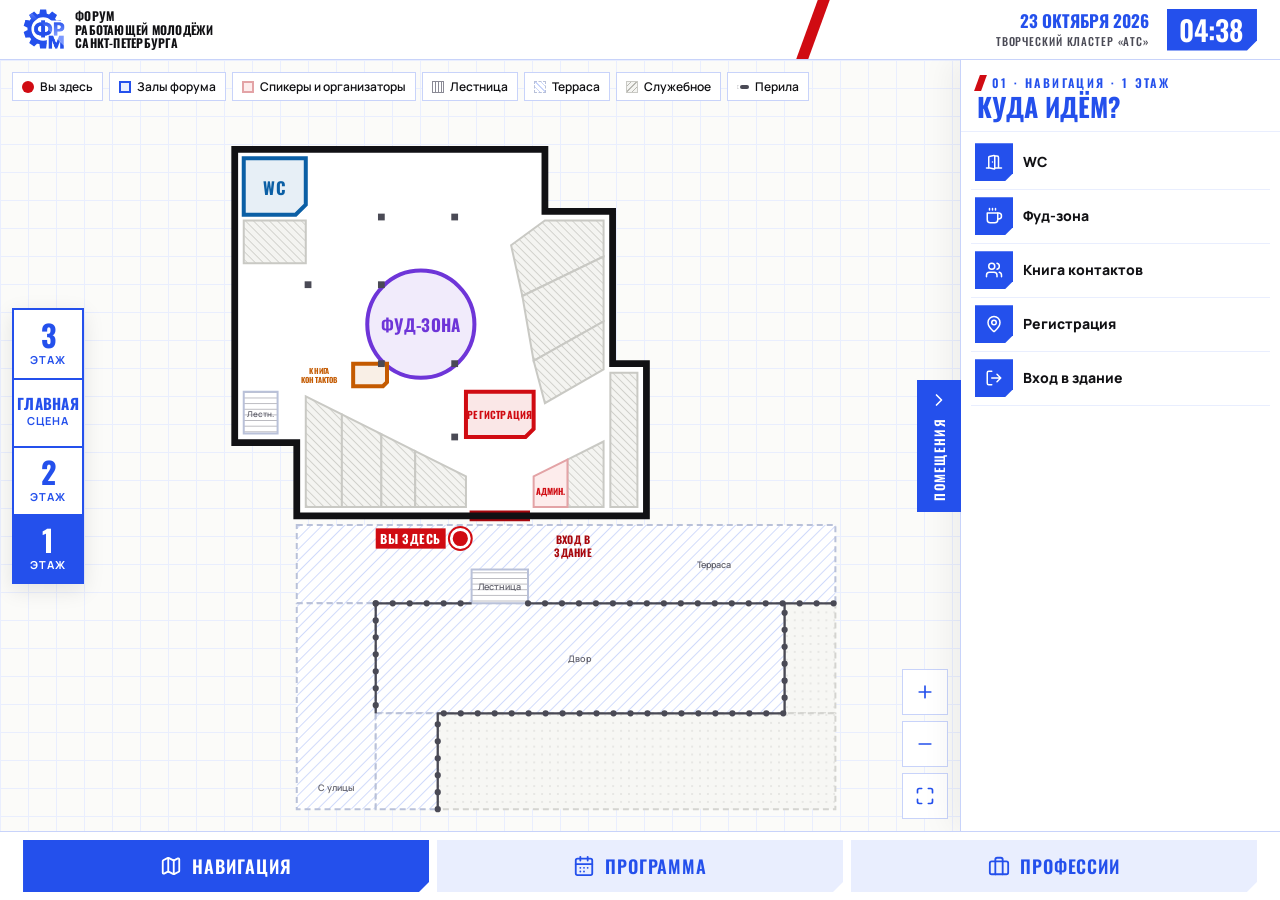
==== commit 3af23cac: "Аудит: читаемые цвета треков, программа и профессии на телефоне; админка — номера строк, переход к о" ====
--- a/index.html
+++ b/index.html
@@ -166,7 +166,7 @@
 .agenda time { font-family: var(--f-display); font-weight: 600; color: var(--blue); font-size: 15px; font-variant-numeric: tabular-nums; }
 .agenda b { display: block; overflow: hidden; text-overflow: ellipsis; display: -webkit-box; -webkit-line-clamp: 2; -webkit-box-orient: vertical; }
 .agenda small { color: var(--ink-2); }
-.agenda .is-now time::after { content: "сейчас"; display: block; font-size: 9px; letter-spacing: .1em; text-transform: uppercase; color: var(--white); background: var(--red); padding: 0 4px; width: max-content; }
+.agenda .is-now time::after { content: "сейчас"; display: block; font-size: 11px; letter-spacing: .1em; text-transform: uppercase; color: var(--white); background: var(--red); padding: 0 4px; width: max-content; }
 .detail__hint .ico { width: 16px; height: 16px; }
 
 /* маршрут */
@@ -246,17 +246,17 @@
 .btn-map:active { transform: scale(.97); background: var(--blue-deep); }
 .btn-map .ico { width: 16px; height: 16px; }
 .slot { box-shadow: inset 6px 0 0 var(--c, var(--blue)); padding-left: 22px; }
-.slot.is-common { --c: #9a9aa5; }
-.slot__time { color: var(--c, var(--blue)); }
-.slot .kind { color: var(--c, var(--blue)); background: var(--blue-soft); background: color-mix(in srgb, var(--c, var(--blue)) 12%, white); }
+.slot.is-common { --c: #9a9aa5; --ct: #63636e; }
+.slot__time { color: var(--ct, var(--c, var(--blue))); }
+.slot .kind { color: var(--ct, var(--c, var(--blue))); background: var(--blue-soft); background: color-mix(in srgb, var(--c, var(--blue)) 12%, white); }
 .kind--all { color: var(--ink-2) !important; }
 .slot.is-now { background: var(--blue-soft); background: color-mix(in srgb, var(--c, var(--blue)) 9%, white); }
 /* вкладки треков */
-.chips .chip--track { border-color: var(--c); color: var(--c); min-height: 48px; padding: 0 18px; font-size: 15px; transition: background .15s, color .15s, transform .12s; }
+.chips .chip--track { border-color: var(--c); color: var(--ct, var(--c)); min-height: 48px; padding: 0 18px; font-size: 15px; transition: background .15s, color .15s, transform .12s; }
 .chips .chip--track:active { transform: scale(.97); }
-.chips .chip--track[aria-selected="true"] { background: var(--c); color: var(--white); }
+.chips .chip--track[aria-selected="true"] { background: var(--cb, var(--c)); border-color: var(--cb, var(--c)); color: var(--cf, var(--white)); }
 .timeline { border-top-color: var(--c, var(--blue)); transition: border-color .2s; }
-.slot.is-now .slot__time::after { content: "Сейчас"; display: block; margin-top: 4px; font-size: 10px; letter-spacing: .15em; color: var(--white); background: var(--red); padding: 1px 6px; width: max-content; }
+.slot.is-now .slot__time::after { content: "Сейчас"; display: block; margin-top: 4px; font-size: 12px; letter-spacing: .15em; color: var(--white); background: var(--red); padding: 1px 6px; width: max-content; }
 .slot.is-past { opacity: .45; }
 .pager { display: flex; align-items: center; justify-content: space-between; gap: 12px; }
 .pager[hidden] { display: none; }
@@ -384,13 +384,15 @@
   .chips { flex-wrap: nowrap; overflow-x: auto; margin: 0 calc(-1 * var(--gutter)); padding: 2px var(--gutter); scrollbar-width: none; width: calc(100% + 2 * var(--gutter)); gap: 6px; }
   .chips::-webkit-scrollbar { display: none; }
   .chips .chip, .chips .chip--track { flex: none; min-height: 48px; font-size: 16px; padding: 0 18px; }
+  #chips { flex-wrap: wrap; overflow: visible; margin: 0; padding: 0; width: 100%; }
+  #chips .chip { min-height: 44px; font-size: 15px; padding: 0 14px; }
 
   /* программа: все лекции трека на одном экране — строки ужимаются под их количество */
   #view-program .eyebrow, #view-program .lead { display: none; }
   #view-program .h2 { font-size: 22px; }
   #view-program .page { gap: 8px; padding-top: 10px; padding-bottom: 8px; }
-  #progChips { display: grid; grid-template-columns: repeat(auto-fit, minmax(62px, 1fr)); gap: 4px; overflow: visible; margin: 0; padding: 0; width: 100%; }
-  #progChips .chip--track { min-height: 38px; padding: 0 4px; font-size: 13px; letter-spacing: .02em; white-space: nowrap; overflow: hidden; text-overflow: ellipsis; }
+  #progChips { display: grid; grid-template-columns: repeat(auto-fit, minmax(104px, 1fr)); gap: 4px; overflow: visible; margin: 0; padding: 0; width: 100%; }
+  #progChips .chip--track { min-height: 44px; padding: 3px 6px; font-size: 13px; line-height: 1.1; letter-spacing: .02em; white-space: normal; text-wrap: balance; }
   .slot { grid-template-columns: 48px minmax(0, 1fr) auto; gap: 8px; padding: 0 6px 0 12px; align-items: center; box-shadow: inset 4px 0 0 var(--c, var(--blue)); }
   .slot__time { font-size: 16px; }
   .slot__time small { font-size: .65em; margin-top: 1px; }
@@ -414,7 +416,7 @@
   .card__front::after { right: 22px; width: 10px; height: 56px; }
   .card__num { font-size: 13px; }
   .card__icon { width: 48px; height: 48px; margin: 10px 0 12px; }
-  .card__name { font-size: clamp(15px, 4.4vw, 18px); overflow-wrap: anywhere; }
+  .card__name { font-size: clamp(15px, 4.4vw, 18px); overflow-wrap: break-word; }
   .card__sphere { font-size: 12px; }
   .card__hint { font-size: 12px; }
   .card__hint .ico { width: 18px; height: 18px; }
@@ -612,7 +614,10 @@
 const levelOf = f => FLOORS[f].level || f;
 const stepText = level => `${level > levelOf(KIOSK.floor) ? 'Поднимитесь' : 'Спуститесь'} по лестнице на ${level} этаж`;
 // Подсказка при переходе с плана на план: другой этаж — «поднимитесь/спуститесь», тот же уровень — «пройдите»
-const transferText = to => levelOf(to) === levelOf(KIOSK.floor) ? `Пройдите по лестнице: ${floorName(to)}` : stepText(levelOf(to));
+const transferText = to => {
+  const base = levelOf(to) === levelOf(KIOSK.floor) ? 'Пройдите по лестнице' : stepText(levelOf(to));
+  return FLOORS[to].label && !/этаж/.test(FLOORS[to].label) ? `${base} — ${floorName(to)}` : base;
+};
 const IDLE_SECONDS = 120;                      // сброс к началу при бездействии
 
 const SCHEDULE = window.FORUM_SCHEDULE || { date: '2026-10-23', items: [] };
@@ -623,15 +628,15 @@
   { name: 'Промпт-инженер', sphere: 'IT', icon: 'p-chat', salary: 150000, skills: ['Нейросети', 'Тексты', 'Логика'], desc: 'Составляет запросы к нейросетям так, чтобы они точно решали задачи бизнеса: от текстов и аналитики до автоматизации поддержки.' },
   { name: 'ML-инженер', sphere: 'IT', icon: 'p-cpu', salary: 260000, skills: ['Python', 'Математика', 'Данные'], desc: 'Обучает и внедряет модели машинного обучения: рекомендации, распознавание изображений, прогнозы спроса.' },
   { name: 'Аналитик данных', sphere: 'IT', icon: 'p-chart', salary: 160000, skills: ['SQL', 'Статистика', 'BI'], desc: 'Находит в больших массивах данных закономерности и превращает их в понятные решения для компании.' },
-  { name: 'Специалист по кибербезопасности', sphere: 'IT', icon: 'p-shield', salary: 190000, skills: ['Сети', 'Защита', 'Аудит'], desc: 'Защищает информационные системы от атак, ищет уязвимости и расследует инциденты.' },
+  { name: 'Специалист по кибер­безопасности', sphere: 'IT', icon: 'p-shield', salary: 190000, skills: ['Сети', 'Защита', 'Аудит'], desc: 'Защищает информационные системы от атак, ищет уязвимости и расследует инциденты.' },
   { name: 'Оператор и инженер БПЛА', sphere: 'Промышленность', icon: 'p-drone', salary: 120000, skills: ['Пилотирование', 'Электроника'], desc: 'Управляет беспилотниками и обслуживает их: мониторинг строек, сельхозугодий, линий электропередачи, доставка.' },
-  { name: 'Инженер-робототехник', sphere: 'Промышленность', icon: 'p-bot', salary: 150000, skills: ['Механика', 'Код', 'Сенсоры'], desc: 'Проектирует, программирует и настраивает роботов для заводов, складов и медицины.' },
-  { name: 'Инженер цифровых двойников', sphere: 'Промышленность', icon: 'p-layers', salary: 170000, skills: ['3D-модели', 'IoT', 'Симуляции'], desc: 'Создаёт виртуальные копии заводов, зданий и оборудования, чтобы тестировать изменения без риска для реального объекта.' },
+  { name: 'Инженер-робото­техник', sphere: 'Промышленность', icon: 'p-bot', salary: 150000, skills: ['Механика', 'Код', 'Сенсоры'], desc: 'Проектирует, программирует и настраивает роботов для заводов, складов и медицины.' },
+  { name: 'Инженер цифровых двой­ников', sphere: 'Промышленность', icon: 'p-layers', salary: 170000, skills: ['3D-модели', 'IoT', 'Симуляции'], desc: 'Создаёт виртуальные копии заводов, зданий и оборудования, чтобы тестировать изменения без риска для реального объекта.' },
   { name: 'Разработчик VR/AR', sphere: 'IT', icon: 'p-vr', salary: 180000, skills: ['Unity', '3D', 'UX'], desc: 'Создаёт приложения дополненной и виртуальной реальности: тренажёры, обучение, экскурсии, игры.' },
   { name: 'Биоинформатик', sphere: 'Наука', icon: 'p-dna', salary: 160000, skills: ['Биология', 'Python'], desc: 'Анализирует генетические данные с помощью программирования — помогает создавать лекарства и персональную медицину.' },
   { name: 'ESG-менеджер', sphere: 'Город и люди', icon: 'p-leaf', salary: 150000, skills: ['Экология', 'Стратегия'], desc: 'Отвечает за экологичность и социальную ответственность компании: снижение выбросов, переработку, проекты для сотрудников.' },
   { name: 'Урбанист', sphere: 'Город и люди', icon: 'p-city', salary: 120000, skills: ['Городская среда', 'Проекты'], desc: 'Проектирует комфортную городскую среду: общественные пространства, транспорт, «умные» сервисы для жителей.' },
-  { name: 'Менеджер по благополучию сотрудников', sphere: 'Город и люди', icon: 'p-heart', salary: 130000, skills: ['HR', 'Психология'], desc: 'Заботится о здоровье, финансовой грамотности и развитии сотрудников — чтобы людям хотелось работать и расти.' },
+  { name: 'Менеджер по благо­получию сотрудников', sphere: 'Город и люди', icon: 'p-heart', salary: 130000, skills: ['HR', 'Психология'], desc: 'Заботится о здоровье, финансовой грамотности и развитии сотрудников — чтобы людям хотелось работать и расти.' },
 ];
 
 // маршрут начинается от стойки; точка стойки поворачивается вместе с этажом
@@ -841,37 +846,43 @@
 const dist = (a, b) => Math.hypot(a[0] - b[0], a[1] - b[1]);
 const reduceMotion = matchMedia('(prefers-reduced-motion: reduce)');
 
-// Кратчайший путь по графу проходов этажа (Дейкстра) — список точек
-function shortest(f, from, to) {
-  const { nodes, edges } = PATHS[f], adj = {};
-  edges.forEach(([a, b]) => { (adj[a] ||= []).push(b); (adj[b] ||= []).push(a); });
-  const d = { [from]: 0 }, prev = {}, todo = new Set(Object.keys(nodes));
+// Маршрут по общей схеме проходов всех этажей (Дейкстра). Узлы — «план:узел»,
+// между планами — переходы по лестницам из STAIR_LINKS
+const STAIR_COST = 300;   // «длина» перехода по лестнице — чтобы лишний раз не менять этаж
+function computeRoute(id) {
+  const r = ROOMS.find(r => r.id === id), door = DOORS[id];
+  if (!r || !door || !PATHS[KIOSK.floor] || !PATHS[r.floor]) return null;
+  const pos = {}, adj = {};
+  const link = (a, b, w) => { (adj[a] ||= []).push([b, w]); (adj[b] ||= []).push([a, w]); };
+  for (const f in PATHS) {
+    const g = PATHS[f];
+    for (const n in g.nodes) pos[`${f}:${n}`] = [+f, g.nodes[n]];
+    g.edges.forEach(([a, b]) => link(`${f}:${a}`, `${f}:${b}`, dist(g.nodes[a], g.nodes[b])));
+  }
+  STAIR_LINKS.forEach(([fa, a, fb, b]) => { if (pos[`${fa}:${a}`] && pos[`${fb}:${b}`]) link(`${fa}:${a}`, `${fb}:${b}`, STAIR_COST); });
+  const from = `${KIOSK.floor}:K`, to = `${r.floor}:${door[0]}`;
+  if (!pos[from] || !pos[to]) return null;
+  const d = { [from]: 0 }, prev = {}, todo = new Set(Object.keys(pos));
   while (todo.size) {
     let u = null;
     todo.forEach(n => { if (d[n] !== undefined && (u === null || d[n] < d[u])) u = n; });
     if (u === null || u === to) break;
     todo.delete(u);
-    (adj[u] || []).forEach(v => {
-      const nd = d[u] + dist(nodes[u], nodes[v]);
-      if (d[v] === undefined || nd < d[v]) { d[v] = nd; prev[v] = u; }
-    });
+    (adj[u] || []).forEach(([v, w]) => { if (d[v] === undefined || d[u] + w < d[v]) { d[v] = d[u] + w; prev[v] = u; } });
   }
   if (d[to] === undefined) return null;
   const path = [to];
   while (path[0] !== from) path.unshift(prev[path[0]]);
-  return path.map(n => nodes[n]);
-}
-function computeRoute(id) {
-  const r = ROOMS.find(r => r.id === id), door = DOORS[id];
-  if (!r || !door || !PATHS[KIOSK.floor] || !PATHS[r.floor]) return null;
-  if (r.floor !== KIOSK.floor && (!STAIRS[KIOSK.floor] || !STAIRS[r.floor])) return null;
-  const [via, pt] = door;
-  if (r.floor === KIOSK.floor) {
-    const p = shortest(r.floor, 'K', via);
-    return p && { target: id, floors: [r.floor], segs: { [r.floor]: [...p, pt] } };
-  }
-  const a = shortest(KIOSK.floor, 'K', STAIRS[KIOSK.floor]), b = shortest(r.floor, STAIRS[r.floor], via);
-  return a && b && { target: id, floors: [KIOSK.floor, r.floor], segs: { [KIOSK.floor]: a, [r.floor]: [...b, pt] } };
+  // делим путь на участки по планам; транзитные лестничные площадки (одна точка) пропускаем
+  const segs = [];
+  path.forEach(k => {
+    const [f, p] = pos[k];
+    if (!segs.length || segs.at(-1).floor !== f) segs.push({ floor: f, pts: [] });
+    segs.at(-1).pts.push(p);
+  });
+  const shown = segs.filter((sg, i) => sg.pts.length > 1 || i === 0 || i === segs.length - 1);
+  shown.at(-1).pts.push(door[1]);
+  return { target: id, floors: shown.map(sg => sg.floor), segs: Object.fromEntries(shown.map(sg => [sg.floor, sg.pts])) };
 }
 
 const badge = ([x, y], text, k = labelScale()) => `<g class="route__badge"><rect x="${x - 78 * k}" y="${y - 70 * k}" width="${156 * k}" height="${38 * k}"/>
@@ -885,14 +896,14 @@
   const d = 'M' + pts.map(p => p.map(n => n.toFixed(1)).join(' ')).join(' L');
   const len = pts.slice(1).reduce((s, p, i) => s + dist(pts[i], p), 0);
   const { w, h } = FLOORS[f];
-  const end = pts.at(-1), next = route.floors[route.floors.indexOf(f) + 1];
+  const idx = route.floors.indexOf(f), end = pts.at(-1), prev = route.floors[idx - 1], next = route.floors[idx + 1];
   const g = svgEl('g', { id: 'route', 'pointer-events': 'none' });
   g.innerHTML = `
     <mask id="route-mask" maskUnits="userSpaceOnUse" x="0" y="0" width="${w}" height="${h}">
       <path class="route__reveal" d="${d}" stroke-dasharray="${len} ${len}" stroke-dashoffset="${animate ? len : 0}"/>
     </mask>
     <g mask="url(#route-mask)"><path class="route__halo" d="${d}"/><path class="route__line" d="${d}"/></g>
-    ${f !== KIOSK.floor ? badge(pts[0], levelOf(f) === levelOf(KIOSK.floor) ? 'ЛЕСТНИЦА' : `С ${levelOf(KIOSK.floor)} ЭТАЖА`) : ''}
+    ${prev ? badge(pts[0], levelOf(f) === levelOf(prev) ? 'ЛЕСТНИЦА' : `С ${levelOf(prev)} ЭТАЖА`) : ''}
     <g class="route__end" opacity="${animate ? 0 : 1}">
       ${next ? badge(end, levelOf(next) === levelOf(f) ? 'ЛЕСТНИЦА' : `НА ${levelOf(next)} ЭТАЖ`) : `<circle class="here__pulse" cx="${end[0]}" cy="${end[1]}" r="${20 * labelScale()}"/><circle class="route__dot" cx="${end[0]}" cy="${end[1]}" r="${14 * labelScale()}"/>`}
     </g>`;
@@ -980,15 +991,19 @@
 
 const prog = { track: TRACKS[0].id, page: 0, perPage: 6 };
 $('#progChips').innerHTML = TRACKS.map((t, i) =>
-  `<button type="button" class="chip chip--track" role="tab" style="--c:${esc(t.color)}" aria-selected="${i === 0}" data-track="${esc(t.id)}">${esc(t.name)}</button>`).join('');
+  `<button type="button" class="chip chip--track" role="tab" style="${esc(trackVars(t.color))}" aria-selected="${i === 0}" data-track="${esc(t.id)}">${esc(t.name)}</button>`).join('');
 function setTrack(id) {
   prog.track = id; prog.page = -1;
   $$('#progChips .chip').forEach(x => x.setAttribute('aria-selected', String(x.dataset.track === id)));
-  $('#timeline').style.setProperty('--c', trackColor(id));
+  setTimelineColor(id);
   renderProgram();
 }
 $$('#progChips .chip').forEach(ch => ch.addEventListener('click', () => setTrack(ch.dataset.track)));
-$('#timeline').style.setProperty('--c', trackColor(prog.track));
+function setTimelineColor(id) {
+  const el = $('#timeline'), c = trackColor(id);
+  el.style.setProperty('--c', c); el.style.setProperty('--ct', trackInk(c));
+}
+setTimelineColor(prog.track);
 
 function slotHTML(it, st) {
   const place = placeOf(it);
@@ -1006,6 +1021,7 @@
   </li>`;
 }
 
+const MAX_ROW = 84;   // телефон: высота строки, если лекций мало
 function renderProgram() {
   const list = $('#timeline'), st = nowState();
   const items = ITEMS.filter(it => trackOf(it) === ALL || trackOf(it) === prog.track);
@@ -1013,10 +1029,10 @@
   // Сколько строк помещается без прокрутки — меряем по одной отрисованной строке
   // На телефоне — все лекции трека на одном экране: строки делят высоту поровну
   const fitAll = matchMedia('(max-width: 600px)').matches;
-  list.style.gridTemplateRows = fitAll && items.length ? `repeat(${items.length}, minmax(0, 1fr))` : '';
+  list.style.gridTemplateRows = fitAll && items.length ? `repeat(${items.length}, minmax(0, ${MAX_ROW}px))` : '';
   if (fitAll) {
     prog.perPage = Math.max(1, items.length);
-    const rowH = list.clientHeight / Math.max(1, items.length);
+    const rowH = Math.min(MAX_ROW, list.clientHeight / Math.max(1, items.length));
     list.classList.toggle('is-dense', rowH < 58);
     list.classList.toggle('is-tiny', rowH < 40);
   } else if (items.length) {
@@ -1099,7 +1115,11 @@
   resetCards();
   prog.track = TRACKS[0].id;
   $$('#progChips .chip').forEach((x, i) => x.setAttribute('aria-selected', String(i === 0)));
-  $('#timeline').style.setProperty('--c', trackColor(prog.track));
+  function setTimelineColor(id) {
+  const el = $('#timeline'), c = trackColor(id);
+  el.style.setProperty('--c', c); el.style.setProperty('--ct', trackInk(c));
+}
+setTimelineColor(prog.track);
   renderFloor(KIOSK.floor);
   showView('nav');
   setSidebar(true);
--- a/assets/plan.css
+++ b/assets/plan.css
@@ -20,7 +20,7 @@
 .lbl { pointer-events: none; text-anchor: middle; dominant-baseline: central; }
 .lbl .t1 { font-family: var(--f-display); font-weight: 700; text-transform: uppercase; fill: var(--blue, #2450EC); letter-spacing: .02em; }
 .lbl .t2 { font-family: var(--f-body); font-weight: 700; fill: var(--ink, #111114); }
-.lbl .t3 { font-family: var(--f-body); font-weight: 600; fill: var(--ink-3, #7a7a85); }
+.lbl .t3 { font-family: var(--f-body); font-weight: 600; fill: #63636e; }
 .lbl--staff .t1 { fill: var(--red, #D00B12); }
 .lbl.is-active .t1, .lbl.is-active .t2, .lbl.is-active .t3 { fill: #fff; }
 
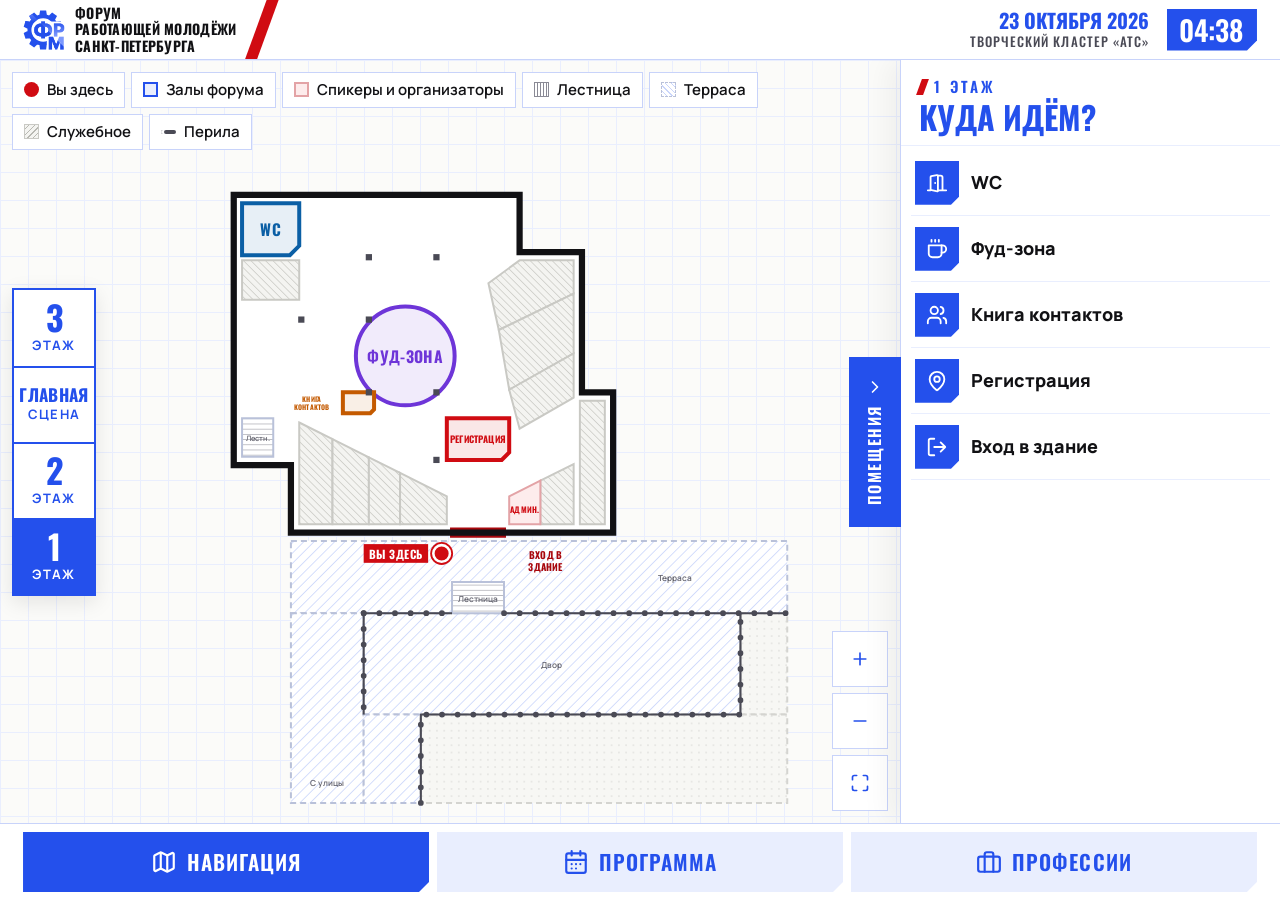
==== commit c50ffa15: "Профессии: зарплаты по вакансиям hh.ru со сноской; без нумерации разделов; красная черта у логотипа;" ====
--- a/index.html
+++ b/index.html
@@ -26,7 +26,7 @@
   --ease: cubic-bezier(.2, .7, .2, 1);
   --chamfer: polygon(0 0, 100% 0, 100% calc(100% - 10px), calc(100% - 10px) 100%, 0 100%);
   --gutter: clamp(12px, 1.8vw, 28px);
-  --sb-w: 320px;
+  --sb-w: 380px;
   --sb-h: 40%;
 }
 
@@ -57,17 +57,18 @@
   height: 60px; padding: 0 var(--gutter);
   background: var(--white); border-bottom: 1px solid var(--line); overflow: hidden;
 }
-.header::after { content: ""; position: absolute; right: 36%; top: -6px; bottom: -6px; width: 12px; background: var(--red); transform: skewX(-20deg); }
-.logo { display: flex; align-items: center; gap: 10px; z-index: 1; }
+.logo { position: relative; display: flex; align-items: center; gap: 10px; z-index: 1; padding-right: 40px; }
+/* фирменная красная черта — продолжение логотипа, проходит через всю высоту шапки */
+.logo::after { content: ""; position: absolute; right: 8px; top: -20px; bottom: -20px; width: 12px; background: var(--red); transform: skewX(-20deg); }
 .logo__mark { width: 42px; height: 40px; flex: none; }
 .logo__mark svg { width: 100%; height: 100%; display: block; }
 .lm-spin { transform-origin: 527px 539px; animation: spin 24s linear infinite; }
 @keyframes spin { to { transform: rotate(360deg); } }
-.logo__text { font-family: var(--f-display); font-weight: 700; text-transform: uppercase; font-size: 12px; line-height: 1.15; letter-spacing: .02em; }
+.logo__text { font-family: var(--f-display); font-weight: 700; text-transform: uppercase; font-size: 14px; line-height: 1.15; letter-spacing: .02em; }
 .header__meta { margin-left: auto; display: flex; align-items: center; gap: 18px; z-index: 1; }
 .header__event { text-align: right; font-family: var(--f-display); text-transform: uppercase; line-height: 1.15; }
-.header__event b { display: block; color: var(--blue); font-size: 17px; font-weight: 700; }
-.header__event span { font-size: 11px; letter-spacing: .08em; color: var(--ink-2); font-weight: 500; }
+.header__event b { display: block; color: var(--blue); font-size: 20px; font-weight: 700; }
+.header__event span { font-size: 13px; letter-spacing: .08em; color: var(--ink-2); font-weight: 500; }
 .clock {
   font-family: var(--f-display); font-weight: 600; font-size: 28px; line-height: 1;
   color: var(--white); background: var(--blue); padding: 7px 14px 7px 12px;
@@ -82,10 +83,10 @@
 .page { height: 100%; display: flex; flex-direction: column; gap: clamp(10px, 1.6vh, 18px); padding: clamp(12px, 2vh, 22px) var(--gutter); overflow: hidden; }
 .page__head { display: flex; align-items: flex-end; justify-content: space-between; gap: 16px 24px; flex-wrap: wrap; }
 
-.eyebrow { font-family: var(--f-display); font-weight: 600; font-size: 12px; letter-spacing: .2em; color: var(--blue); text-transform: uppercase; margin: 0 0 2px; display: flex; align-items: center; gap: 8px; }
+.eyebrow { font-family: var(--f-display); font-weight: 600; font-size: 15px; letter-spacing: .2em; color: var(--blue); text-transform: uppercase; margin: 0 0 2px; display: flex; align-items: center; gap: 8px; }
 .eyebrow::before { content: ""; width: 7px; height: 16px; background: var(--red); transform: skewX(-20deg); }
 .h2 { font-family: var(--f-display); font-weight: 700; text-transform: uppercase; color: var(--blue); font-size: clamp(26px, 3.4vh, 38px); line-height: 1.05; margin: 0; }
-.lead { color: var(--ink-2); margin: 4px 0 0; font-size: 14px; }
+.lead { color: var(--ink-2); margin: 6px 0 0; font-size: 17px; }
 
 /* ===== Вкладки ===== */
 .tabbar {
@@ -94,12 +95,12 @@
   background: var(--white); border-top: 1px solid var(--line);
 }
 .tab {
-  display: flex; align-items: center; justify-content: center; gap: 10px; min-height: 52px; padding: 0 12px;
-  font-family: var(--f-display); font-weight: 600; text-transform: uppercase; font-size: 18px; letter-spacing: .05em;
+  display: flex; align-items: center; justify-content: center; gap: 10px; min-height: 60px; padding: 0 12px;
+  font-family: var(--f-display); font-weight: 600; text-transform: uppercase; font-size: 21px; letter-spacing: .05em;
   background: var(--blue-soft); color: var(--blue); clip-path: var(--chamfer);
   transition: background .2s var(--ease), color .2s var(--ease), transform .12s var(--ease);
 }
-.tab .ico { width: 22px; height: 22px; }
+.tab .ico { width: 26px; height: 26px; }
 .tab:active { transform: scale(.97); }
 .tab[aria-selected="true"] { background: var(--blue); color: var(--white); }
 
@@ -124,16 +125,16 @@
   display: flex; flex-direction: column; background: var(--white); border: 2px solid var(--blue);
   box-shadow: 0 6px 20px rgba(17, 17, 20, .1); transition: top .35s var(--ease);
 }
-.floor-btn { width: 68px; height: 68px; display: flex; flex-direction: column; align-items: center; justify-content: center; gap: 2px; color: var(--blue); transition: background .2s, color .2s; }
+.floor-btn { width: 80px; height: 76px; display: flex; flex-direction: column; align-items: center; justify-content: center; gap: 2px; color: var(--blue); transition: background .2s, color .2s; }
 .floor-btn + .floor-btn { border-top: 2px solid var(--blue); }
-.floor-btn b { font-family: var(--f-display); font-weight: 700; font-size: 30px; line-height: 1; }
-.floor-btn span { font-size: 11px; font-weight: 700; text-transform: uppercase; letter-spacing: .1em; }
-.floor-btn b.fl-sm { font-size: 15px; text-transform: uppercase; letter-spacing: .02em; }
+.floor-btn b { font-family: var(--f-display); font-weight: 700; font-size: 34px; line-height: 1; }
+.floor-btn span { font-size: 13px; font-weight: 700; text-transform: uppercase; letter-spacing: .1em; }
+.floor-btn b.fl-sm { font-size: 17px; text-transform: uppercase; letter-spacing: .02em; }
 .floor-btn:active { background: var(--blue-soft); }
 .floor-btn[aria-pressed="true"] { background: var(--blue); color: var(--white); }
 .legend { display: flex; gap: 6px; flex-wrap: wrap; pointer-events: none !important; }
-.legend span { display: flex; align-items: center; gap: 6px; background: var(--white); padding: 5px 9px; font-size: 12px; font-weight: 600; border: 1px solid var(--line); }
-.legend i { width: 12px; height: 12px; flex: none; }
+.legend span { display: flex; align-items: center; gap: 8px; background: var(--white); padding: 6px 11px; font-size: 15px; font-weight: 600; border: 1px solid var(--line); }
+.legend i { width: 15px; height: 15px; flex: none; }
 .lg-here { border-radius: 50%; background: var(--red); }
 .lg-hall { background: var(--blue-soft); border: 2px solid var(--blue); }
 .lg-staff { background: var(--red-soft); border: 2px solid #e3a3a6; }
@@ -143,7 +144,7 @@
 .lg-terrace { background: repeating-linear-gradient(45deg, #fff 0 3px, #c9d5fb 3px 4px); border: 1px dashed #b9c1d9; }
 
 .zoom { position: absolute; right: 12px; bottom: 12px; display: flex; flex-direction: column; gap: 6px; transform: translateX(calc(-1 * var(--sb-shift, 0px))); transition: transform .35s var(--ease); }
-.zoom button { width: 46px; height: 46px; display: grid; place-items: center; background: var(--white); color: var(--blue); border: 1px solid var(--line); transition: background .15s, transform .12s; }
+.zoom button { width: 56px; height: 56px; display: grid; place-items: center; background: var(--white); color: var(--blue); border: 1px solid var(--line); transition: background .15s, transform .12s; }
 .zoom button:active { transform: scale(.94); background: var(--blue-soft); }
 
 /* карточка выбранного помещения — внизу сайдбара */
@@ -154,16 +155,16 @@
 }
 .detail[hidden] { display: none; }
 .detail.is-staff { border-top-color: var(--red); background: var(--red-soft); }
-.detail__close { position: absolute; right: 4px; top: 4px; width: 44px; height: 44px; display: grid; place-items: center; color: var(--ink-2); }
-.detail__kicker { font-family: var(--f-display); text-transform: uppercase; letter-spacing: .15em; font-size: 11px; color: var(--blue); margin: 0; }
-.detail__title { font-family: var(--f-display); font-weight: 700; text-transform: uppercase; font-size: 22px; line-height: 1.1; margin: 2px 0 2px; }
-.detail__sub { margin: 0; font-weight: 700; font-size: 15px; color: var(--ink-2); }
-.detail__hint { display: flex; align-items: center; gap: 6px; margin: 8px 0 0; font-size: 13px; font-weight: 600; color: var(--red); }
+.detail__close { position: absolute; right: 4px; top: 4px; width: 52px; height: 52px; display: grid; place-items: center; color: var(--ink-2); }
+.detail__kicker { font-family: var(--f-display); text-transform: uppercase; letter-spacing: .15em; font-size: 14px; color: var(--blue); margin: 0; }
+.detail__title { font-family: var(--f-display); font-weight: 700; text-transform: uppercase; font-size: 28px; line-height: 1.1; margin: 2px 0 2px; }
+.detail__sub { margin: 0; font-weight: 700; font-size: 17px; color: var(--ink-2); }
+.detail__hint { display: flex; align-items: center; gap: 8px; margin: 10px 0 0; font-size: 16px; font-weight: 600; color: var(--red); }
 .detail__hint[hidden] { display: none; }
 .agenda { list-style: none; margin: 10px 0 0; padding: 8px 0 0; border-top: 1px solid var(--line); display: grid; gap: 6px; }
 .agenda[hidden] { display: none; }
-.agenda li { display: grid; grid-template-columns: 46px 1fr; gap: 8px; font-size: 13px; line-height: 1.3; }
-.agenda time { font-family: var(--f-display); font-weight: 600; color: var(--blue); font-size: 15px; font-variant-numeric: tabular-nums; }
+.agenda li { display: grid; grid-template-columns: 54px 1fr; gap: 10px; font-size: 15px; line-height: 1.3; }
+.agenda time { font-family: var(--f-display); font-weight: 600; color: var(--blue); font-size: 18px; font-variant-numeric: tabular-nums; }
 .agenda b { display: block; overflow: hidden; text-overflow: ellipsis; display: -webkit-box; -webkit-line-clamp: 2; -webkit-box-orient: vertical; }
 .agenda small { color: var(--ink-2); }
 .agenda .is-now time::after { content: "сейчас"; display: block; font-size: 11px; letter-spacing: .1em; text-transform: uppercase; color: var(--white); background: var(--red); padding: 0 4px; width: max-content; }
@@ -177,11 +178,11 @@
 .route__badge rect { fill: var(--red); }
 .route__badge text { fill: #fff; font-family: var(--f-display); font-weight: 700; letter-spacing: 1px; text-anchor: middle; dominant-baseline: central; }
 .route__end { transition: opacity .3s; }
-.btn-route { display: inline-flex; align-items: center; gap: 8px; min-height: 44px; margin-top: 10px; padding: 0 14px; background: var(--red); color: var(--white); font-family: var(--f-display); font-weight: 600; text-transform: uppercase; letter-spacing: .05em; font-size: 14px; clip-path: var(--chamfer); transition: transform .12s, background .15s; }
+.btn-route { display: inline-flex; align-items: center; gap: 10px; min-height: 54px; margin-top: 12px; padding: 0 18px; background: var(--red); color: var(--white); font-family: var(--f-display); font-weight: 600; text-transform: uppercase; letter-spacing: .05em; font-size: 18px; clip-path: var(--chamfer); transition: transform .12s, background .15s; }
 .btn-route:active { transform: scale(.97); background: #a8070d; }
 .btn-route[hidden] { display: none; }
 .btn-route .ico { width: 18px; height: 18px; }
-.step { position: absolute; left: 50%; top: 70px; transform: translateX(-50%); display: flex; align-items: center; gap: 10px; padding: 12px 20px; background: var(--red); color: var(--white); font-family: var(--f-display); font-weight: 600; text-transform: uppercase; letter-spacing: .05em; font-size: 20px; box-shadow: 0 10px 30px rgba(208, 11, 18, .3); animation: viewIn .3s var(--ease); pointer-events: none; white-space: nowrap; }
+.step { position: absolute; left: 50%; top: 70px; transform: translateX(-50%); display: flex; align-items: center; gap: 12px; padding: 14px 24px; background: var(--red); color: var(--white); font-family: var(--f-display); font-weight: 600; text-transform: uppercase; letter-spacing: .05em; font-size: 24px; box-shadow: 0 10px 30px rgba(208, 11, 18, .3); animation: viewIn .3s var(--ease); pointer-events: none; white-space: nowrap; }
 .step[hidden] { display: none; }
 .step .ico { width: 26px; height: 26px; }
 
@@ -194,57 +195,57 @@
 .plan.sb-open { --sb-shift: var(--sb-w); }
 .plan:not(.sb-open) .sidebar { transform: translateX(100%); box-shadow: none; }
 .sb-toggle {
-  position: absolute; left: -44px; top: 50%; transform: translateY(-50%);
-  width: 44px; height: 132px; display: flex; flex-direction: column; align-items: center; justify-content: center; gap: 8px;
+  position: absolute; left: -52px; top: 50%; transform: translateY(-50%);
+  width: 52px; height: 170px; display: flex; flex-direction: column; align-items: center; justify-content: center; gap: 8px;
   background: var(--blue); color: var(--white);
-  font-family: var(--f-display); font-weight: 600; text-transform: uppercase; font-size: 13px; letter-spacing: .1em;
+  font-family: var(--f-display); font-weight: 600; text-transform: uppercase; font-size: 16px; letter-spacing: .1em;
 }
 .sb-toggle span { writing-mode: vertical-rl; transform: rotate(180deg); }
 .sb-toggle .ico { transition: transform .35s var(--ease); }
 .plan.sb-open .sb-toggle .ico { transform: rotate(180deg); }
-.sidebar__head { padding: 14px 16px 10px; border-bottom: 1px solid var(--blue-soft); }
-.sidebar__head .h2 { font-size: 26px; }
+.sidebar__head { padding: 16px 18px 12px; border-bottom: 1px solid var(--blue-soft); }
+.sidebar__head .h2 { font-size: 32px; }
 .rooms { list-style: none; margin: 0; padding: 4px 10px 10px; flex: 1; min-height: 0; overflow: hidden; display: flex; flex-direction: column; }
-.rooms li { flex: 0 1 54px; min-height: 44px; display: flex; }
+.rooms li { flex: 0 1 66px; min-height: 52px; display: flex; }
 .room-btn {
-  flex: 1; display: grid; grid-template-columns: 38px 1fr; align-items: center; gap: 10px;
+  flex: 1; display: grid; grid-template-columns: 44px 1fr; align-items: center; gap: 12px;
   padding: 4px 8px 4px 4px; text-align: left; border-bottom: 1px solid var(--blue-soft); transition: background .15s;
 }
 .room-btn:active { background: var(--blue-soft); }
 .room-btn[aria-current="true"] { background: var(--blue-soft); box-shadow: inset 3px 0 0 var(--red); }
 .room-num {
-  width: 38px; height: 38px; display: grid; place-items: center;
-  font-family: var(--f-display); font-weight: 700; font-size: 17px; color: var(--white); background: var(--blue);
+  width: 44px; height: 44px; display: grid; place-items: center;
+  font-family: var(--f-display); font-weight: 700; font-size: 20px; color: var(--white); background: var(--blue);
   clip-path: polygon(0 0, 100% 0, 100% calc(100% - 8px), calc(100% - 8px) 100%, 0 100%);
 }
 .room-num--staff { background: var(--red); }
 .room-num--other { background: var(--ink-2); }
-.room-num .ico { width: 18px; height: 18px; }
-.room-btn b { display: block; font-size: 14px; line-height: 1.2; font-weight: 800; }
-.room-btn small { display: block; color: var(--ink-2); font-size: 12.5px; line-height: 1.25; }
+.room-num .ico { width: 22px; height: 22px; }
+.room-btn b { display: block; font-size: 18px; line-height: 1.2; font-weight: 800; }
+.room-btn small { display: block; color: var(--ink-2); font-size: 15px; line-height: 1.25; }
 
 /* ===== Программа ===== */
 .program-grid { flex: 1; min-height: 0; display: flex; flex-direction: column; }
 .prog-main { flex: 1; display: flex; flex-direction: column; gap: 10px; min-height: 0; }
-.timeline { list-style: none; margin: 0; padding: 0; border-top: 2px solid var(--blue); flex: 1; min-height: 0; overflow: hidden; display: grid; grid-auto-rows: var(--row-h); align-content: start; --row-h: clamp(58px, 7.4vh, 80px); }
-.slot { display: grid; grid-template-columns: 96px minmax(0, 1fr) auto; gap: 16px; align-items: center; padding: 0 12px; border-bottom: 1px solid var(--line); position: relative; min-height: 0; overflow: hidden; }
-.slot__time { font-family: var(--f-display); font-weight: 600; font-size: clamp(19px, 2.4vh, 26px); color: var(--blue); line-height: 1; font-variant-numeric: tabular-nums; }
+.timeline { list-style: none; margin: 0; padding: 0; border-top: 2px solid var(--blue); flex: 1; min-height: 0; overflow: hidden; display: grid; grid-auto-rows: var(--row-h); align-content: start; --row-h: clamp(72px, 8.8vh, 100px); }
+.slot { display: grid; grid-template-columns: 112px minmax(0, 1fr) auto; gap: 20px; align-items: center; padding: 0 12px; border-bottom: 1px solid var(--line); position: relative; min-height: 0; overflow: hidden; }
+.slot__time { font-family: var(--f-display); font-weight: 600; font-size: clamp(24px, 2.8vh, 32px); color: var(--blue); line-height: 1; font-variant-numeric: tabular-nums; }
 .slot__time small { display: block; font-size: .55em; opacity: .7; margin-top: 3px; }
 .slot__main { min-width: 0; }
-.slot__title { font-weight: 700; font-size: clamp(14px, 1.75vh, 18px); line-height: 1.25; margin: 0; white-space: nowrap; overflow: hidden; text-overflow: ellipsis; }
-.slot__meta { display: flex; align-items: center; gap: 8px; color: var(--ink-2); font-size: 13px; margin: 2px 0 0; white-space: nowrap; overflow: hidden; text-overflow: ellipsis; }
-.kind { font-family: var(--f-display); font-weight: 600; text-transform: uppercase; letter-spacing: .08em; font-size: 11px; color: var(--blue); background: var(--blue-soft); padding: 1px 7px; flex: none; }
+.slot__title { font-weight: 700; font-size: clamp(18px, 2.1vh, 23px); line-height: 1.25; margin: 0; white-space: nowrap; overflow: hidden; text-overflow: ellipsis; }
+.slot__meta { display: flex; align-items: center; gap: 10px; color: var(--ink-2); font-size: 16px; margin: 4px 0 0; white-space: nowrap; overflow: hidden; text-overflow: ellipsis; }
+.kind { font-family: var(--f-display); font-weight: 600; text-transform: uppercase; letter-spacing: .08em; font-size: 14px; color: var(--blue); background: var(--blue-soft); padding: 1px 7px; flex: none; }
 .slot__place { display: flex; align-items: center; gap: 8px; }
 .meta-place { display: none; }
-.place { display: flex; align-items: center; gap: 6px; font-size: 13px; font-weight: 700; color: var(--ink-2); white-space: nowrap; }
-.place .ico { width: 15px; height: 15px; color: var(--red); }
+.place { display: flex; align-items: center; gap: 8px; font-size: 16px; font-weight: 700; color: var(--ink-2); white-space: nowrap; }
+.place .ico { width: 18px; height: 18px; color: var(--red); }
 .btn-map {
-  display: inline-flex; align-items: center; gap: 8px; min-height: 44px; padding: 0 14px;
-  font-family: var(--f-display); font-weight: 600; text-transform: uppercase; letter-spacing: .05em; font-size: 14px;
+  display: inline-flex; align-items: center; gap: 8px; min-height: 52px; padding: 0 18px;
+  font-family: var(--f-display); font-weight: 600; text-transform: uppercase; letter-spacing: .05em; font-size: 18px;
   background: var(--blue); color: var(--white); clip-path: var(--chamfer); white-space: nowrap; transition: background .15s, transform .12s;
 }
 .btn-map:active { transform: scale(.97); background: var(--blue-deep); }
-.btn-map .ico { width: 16px; height: 16px; }
+.btn-map .ico { width: 20px; height: 20px; }
 .slot { box-shadow: inset 6px 0 0 var(--c, var(--blue)); padding-left: 22px; }
 .slot.is-common { --c: #9a9aa5; --ct: #63636e; }
 .slot__time { color: var(--ct, var(--c, var(--blue))); }
@@ -252,7 +253,7 @@
 .kind--all { color: var(--ink-2) !important; }
 .slot.is-now { background: var(--blue-soft); background: color-mix(in srgb, var(--c, var(--blue)) 9%, white); }
 /* вкладки треков */
-.chips .chip--track { border-color: var(--c); color: var(--ct, var(--c)); min-height: 48px; padding: 0 18px; font-size: 15px; transition: background .15s, color .15s, transform .12s; }
+.chips .chip--track { border-color: var(--c); color: var(--ct, var(--c)); min-height: 56px; padding: 0 20px; font-size: 18px; transition: background .15s, color .15s, transform .12s; }
 .chips .chip--track:active { transform: scale(.97); }
 .chips .chip--track[aria-selected="true"] { background: var(--cb, var(--c)); border-color: var(--cb, var(--c)); color: var(--cf, var(--white)); }
 .timeline { border-top-color: var(--c, var(--blue)); transition: border-color .2s; }
@@ -260,17 +261,17 @@
 .slot.is-past { opacity: .45; }
 .pager { display: flex; align-items: center; justify-content: space-between; gap: 12px; }
 .pager[hidden] { display: none; }
-.pager__btn { display: inline-flex; align-items: center; gap: 6px; min-height: 44px; padding: 0 16px; border: 2px solid var(--blue); color: var(--blue); background: var(--white); font-family: var(--f-display); font-weight: 600; text-transform: uppercase; letter-spacing: .05em; font-size: 14px; }
+.pager__btn { display: inline-flex; align-items: center; gap: 8px; min-height: 54px; padding: 0 20px; border: 2px solid var(--blue); color: var(--blue); background: var(--white); font-family: var(--f-display); font-weight: 600; text-transform: uppercase; letter-spacing: .05em; font-size: 17px; }
 .pager__btn:disabled { opacity: .35; cursor: default; }
-.pager__info { font-family: var(--f-display); font-weight: 600; color: var(--ink-2); letter-spacing: .05em; }
+.pager__info { font-family: var(--f-display); font-weight: 600; color: var(--ink-2); letter-spacing: .05em; font-size: 18px; }
 .stub[hidden] { display: none; }
-.stub { padding: 10px 14px; border: 2px dashed var(--line); background: var(--white); display: flex; gap: 10px; align-items: center; color: var(--ink-2); font-size: 13px; }
+.stub { padding: 10px 14px; border: 2px dashed var(--line); background: var(--white); display: flex; gap: 10px; align-items: center; color: var(--ink-2); font-size: 16px; }
 .stub .ico { color: var(--blue); }
 .stub b { color: var(--ink); }
 
 /* ===== Профессии ===== */
 .chips { display: flex; gap: 6px; flex-wrap: wrap; }
-.chip { min-height: 44px; padding: 0 16px; border: 2px solid var(--blue); color: var(--blue); background: var(--white); font-family: var(--f-display); font-weight: 600; text-transform: uppercase; letter-spacing: .05em; font-size: 14px; transition: background .15s, color .15s; }
+.chip { min-height: 52px; padding: 0 20px; border: 2px solid var(--blue); color: var(--blue); background: var(--white); font-family: var(--f-display); font-weight: 600; text-transform: uppercase; letter-spacing: .05em; font-size: 17px; transition: background .15s, color .15s; }
 .chip[aria-pressed="true"] { background: var(--blue); color: var(--white); }
 .cards { flex: 1; min-height: 0; display: grid; grid-template-columns: repeat(6, minmax(0, 1fr)); grid-template-rows: repeat(2, minmax(0, 1fr)); gap: clamp(8px, 1.2vh, 14px); }
 .card { perspective: 1400px; min-height: 0; animation: cardIn .35s var(--ease) both; animation-delay: calc(var(--i) * 35ms); }
@@ -285,25 +286,25 @@
 }
 .card__front { background: var(--white); border: 1px solid var(--line); }
 .card__front::after { content: ""; position: absolute; right: 24px; top: -14px; width: 10px; height: 60px; background: var(--red); transform: skewX(-20deg); }
-.card__num { font-family: var(--f-display); font-weight: 600; color: var(--blue); opacity: .45; font-size: 13px; letter-spacing: .1em; }
+.card__num { font-family: var(--f-display); font-weight: 600; color: var(--blue); opacity: .6; font-size: 15px; letter-spacing: .1em; }
 .card__icon { width: clamp(40px, 5.5vh, 56px); height: clamp(40px, 5.5vh, 56px); display: grid; place-items: center; background: var(--blue-soft); color: var(--blue); margin: clamp(6px, 1.2vh, 14px) 0; }
 .card__icon .ico { width: 55%; height: 55%; stroke-width: 1.75; }
-.card__name { font-family: var(--f-display); font-weight: 700; text-transform: uppercase; font-size: clamp(16px, 2.2vh, 22px); line-height: 1.1; color: var(--ink); margin: 0 0 4px; }
-.card__sphere { font-size: 11px; font-weight: 700; color: var(--blue); text-transform: uppercase; letter-spacing: .08em; }
-.card__hint { margin-top: auto; display: flex; align-items: center; gap: 6px; color: var(--ink-2); font-size: 12px; font-weight: 600; }
-.card__hint .ico { width: 16px; height: 16px; color: var(--red); }
+.card__name { font-family: var(--f-display); font-weight: 700; text-transform: uppercase; font-size: clamp(19px, 2.5vh, 27px); line-height: 1.1; color: var(--ink); margin: 0 0 6px; }
+.card__sphere { font-size: 14px; font-weight: 700; color: var(--blue); text-transform: uppercase; letter-spacing: .08em; }
+.card__hint { margin-top: auto; display: flex; align-items: center; gap: 8px; color: var(--ink-2); font-size: 15px; font-weight: 600; }
+.card__hint .ico { width: 20px; height: 20px; color: var(--red); }
 .card__back { background: var(--blue); color: var(--white); transform: rotateY(180deg); }
-.card__back .card__name { color: var(--white); font-size: clamp(14px, 2vh, 21px); margin-bottom: 6px; }
-.card__desc { font-size: clamp(11.5px, 1.5vh, 16px); line-height: 1.4; margin: 0 0 8px; }
+.card__back .card__name { color: var(--white); font-size: clamp(17px, 2.2vh, 24px); margin-bottom: 8px; }
+.card__desc { font-size: clamp(14px, 1.75vh, 18px); line-height: 1.4; margin: 0 0 10px; }
 .card__skills { display: flex; flex-wrap: wrap; gap: 4px; }
-.card__skills span { font-size: 11px; font-weight: 700; padding: 2px 7px; background: rgba(255, 255, 255, .16); }
+.card__skills span { font-size: 14px; font-weight: 700; padding: 3px 8px; background: rgba(255, 255, 255, .16); }
 .salary { margin-top: auto; padding-top: 8px; border-top: 1px solid rgba(255, 255, 255, .3); }
-.salary small { display: block; font-size: 10.5px; text-transform: uppercase; letter-spacing: .12em; opacity: .85; font-weight: 700; }
-.salary b { font-family: var(--f-display); font-weight: 700; font-size: clamp(20px, 2.8vh, 28px); line-height: 1.1; font-variant-numeric: tabular-nums; }
+.salary small { display: block; font-size: 13px; text-transform: uppercase; letter-spacing: .12em; opacity: .85; font-weight: 700; }
+.footnote { margin: 0; color: var(--ink-2); font-size: 15px; }
+.salary b { font-family: var(--f-display); font-weight: 700; font-size: clamp(24px, 3.2vh, 34px); line-height: 1.1; font-variant-numeric: tabular-nums; }
 
 /* ===== Вертикальная стойка ===== */
 @media (orientation: portrait) {
-  .header::after { display: none; }
   /* сайдбар выезжает снизу */
   .sidebar { top: auto; left: 0; width: auto; height: var(--sb-h); border-left: 0; border-top: 1px solid var(--line); box-shadow: 0 -10px 30px rgba(17, 17, 20, .06); }
   .plan:not(.sb-open) .sidebar { transform: translateY(100%); }
@@ -340,6 +341,15 @@
   .tabbar { gap: 6px; padding: 6px 10px calc(6px + env(safe-area-inset-bottom)); }
   .tab { flex-direction: column; gap: 4px; min-height: 64px; padding: 0 2px; font-size: 14px; letter-spacing: .03em; }
   .tab .ico { width: 26px; height: 26px; }
+
+  .footnote { font-size: 12px; }
+  .floor-btn span { font-size: 11px; }
+  .floor-btn b.fl-sm { font-size: 13px; }
+  .zoom button { width: 48px; height: 48px; }
+  .card__num { font-size: 13px; }
+  .chip { font-size: 15px; }
+  .tab { min-height: 64px; }
+  .logo { padding-right: 30px; }
 
   /* навигация */
   .plan__top { left: 8px; top: 8px; right: 8px; }
@@ -424,7 +434,8 @@
   .card__desc { font-size: 13px; line-height: 1.35; }
   .card__skills span { font-size: 12px; padding: 2px 7px; }
   .salary small { font-size: 11px; }
-  .salary b { font-size: 22px; }
+  .footnote { margin: 0; color: var(--ink-2); font-size: 15px; }
+.salary b { font-size: 22px; }
 }
 
 @media (prefers-reduced-motion: reduce) {
@@ -532,7 +543,7 @@
             <svg class="ico"><use href="#i-chev"/></svg><span>Помещения</span>
           </button>
           <div class="sidebar__head">
-            <p class="eyebrow" id="sbFloor">01 · Навигация · 1 этаж</p>
+            <p class="eyebrow" id="sbFloor">1 этаж</p>
             <h2 class="h2">Куда идём?</h2>
           </div>
           <ul class="rooms" id="rooms"></ul>
@@ -555,7 +566,6 @@
       <div class="page">
         <div class="page__head">
           <div>
-            <p class="eyebrow">02 · Программа</p>
             <h2 class="h2" id="progTitle">Программа</h2>
             <p class="lead">Кейс-лекции, тренинги, мастер-классы и пленарные сессии по актуальным темам.</p>
           </div>
@@ -580,13 +590,13 @@
       <div class="page">
         <div class="page__head">
           <div>
-            <p class="eyebrow">03 · Профессии</p>
             <h2 class="h2">Профессии будущего</h2>
             <p class="lead">Нажмите на карточку — узнаете, чем занимается специалист и сколько зарабатывает*.</p>
           </div>
           <div class="chips" id="chips" role="group" aria-label="Фильтр по сфере"></div>
         </div>
         <div class="cards" id="cards"></div>
+        <p class="footnote" id="salaryNote"></p>
       </div>
     </section>
   </main>
@@ -623,20 +633,23 @@
 const SCHEDULE = window.FORUM_SCHEDULE || { date: '2026-10-23', items: [] };
 const EVENT_DATE = SCHEDULE.date;
 
-// Зарплаты — ориентировочные для MVP, сверьте с актуальными данными перед запуском.
+// Зарплаты — медиана зарплат в открытых вакансиях hh.ru с указанной зарплатой, октябрь 2026, на руки
+// (вилка — середина, «до вычета налогов» × 0,87). Санкт-Петербург; где вакансий в городе меньше пяти — вся Россия.
+// Мало вакансий (1–4): промпт-инженер, робототехник, цифровые двойники, биоинформатик, ESG, урбанист, благополучие.
+const SALARY_NOTE = '* Медиана зарплат в открытых вакансиях hh.ru, на руки. Октябрь 2026, Санкт-Петербург; по редким профессиям — вся Россия.';
 const PROFESSIONS = [
-  { name: 'Промпт-инженер', sphere: 'IT', icon: 'p-chat', salary: 150000, skills: ['Нейросети', 'Тексты', 'Логика'], desc: 'Составляет запросы к нейросетям так, чтобы они точно решали задачи бизнеса: от текстов и аналитики до автоматизации поддержки.' },
-  { name: 'ML-инженер', sphere: 'IT', icon: 'p-cpu', salary: 260000, skills: ['Python', 'Математика', 'Данные'], desc: 'Обучает и внедряет модели машинного обучения: рекомендации, распознавание изображений, прогнозы спроса.' },
-  { name: 'Аналитик данных', sphere: 'IT', icon: 'p-chart', salary: 160000, skills: ['SQL', 'Статистика', 'BI'], desc: 'Находит в больших массивах данных закономерности и превращает их в понятные решения для компании.' },
-  { name: 'Специалист по кибер­безопасности', sphere: 'IT', icon: 'p-shield', salary: 190000, skills: ['Сети', 'Защита', 'Аудит'], desc: 'Защищает информационные системы от атак, ищет уязвимости и расследует инциденты.' },
-  { name: 'Оператор и инженер БПЛА', sphere: 'Промышленность', icon: 'p-drone', salary: 120000, skills: ['Пилотирование', 'Электроника'], desc: 'Управляет беспилотниками и обслуживает их: мониторинг строек, сельхозугодий, линий электропередачи, доставка.' },
-  { name: 'Инженер-робото­техник', sphere: 'Промышленность', icon: 'p-bot', salary: 150000, skills: ['Механика', 'Код', 'Сенсоры'], desc: 'Проектирует, программирует и настраивает роботов для заводов, складов и медицины.' },
-  { name: 'Инженер цифровых двой­ников', sphere: 'Промышленность', icon: 'p-layers', salary: 170000, skills: ['3D-модели', 'IoT', 'Симуляции'], desc: 'Создаёт виртуальные копии заводов, зданий и оборудования, чтобы тестировать изменения без риска для реального объекта.' },
-  { name: 'Разработчик VR/AR', sphere: 'IT', icon: 'p-vr', salary: 180000, skills: ['Unity', '3D', 'UX'], desc: 'Создаёт приложения дополненной и виртуальной реальности: тренажёры, обучение, экскурсии, игры.' },
-  { name: 'Биоинформатик', sphere: 'Наука', icon: 'p-dna', salary: 160000, skills: ['Биология', 'Python'], desc: 'Анализирует генетические данные с помощью программирования — помогает создавать лекарства и персональную медицину.' },
-  { name: 'ESG-менеджер', sphere: 'Город и люди', icon: 'p-leaf', salary: 150000, skills: ['Экология', 'Стратегия'], desc: 'Отвечает за экологичность и социальную ответственность компании: снижение выбросов, переработку, проекты для сотрудников.' },
-  { name: 'Урбанист', sphere: 'Город и люди', icon: 'p-city', salary: 120000, skills: ['Городская среда', 'Проекты'], desc: 'Проектирует комфортную городскую среду: общественные пространства, транспорт, «умные» сервисы для жителей.' },
-  { name: 'Менеджер по благо­получию сотрудников', sphere: 'Город и люди', icon: 'p-heart', salary: 130000, skills: ['HR', 'Психология'], desc: 'Заботится о здоровье, финансовой грамотности и развитии сотрудников — чтобы людям хотелось работать и расти.' },
+  { name: 'Промпт-инженер', sphere: 'IT', icon: 'p-chat', salary: 78000, skills: ['Нейросети', 'Тексты', 'Логика'], desc: 'Составляет запросы к нейросетям так, чтобы они точно решали задачи бизнеса: от текстов и аналитики до автоматизации поддержки.' },
+  { name: 'ML-инженер', sphere: 'IT', icon: 'p-cpu', salary: 220000, skills: ['Python', 'Математика', 'Данные'], desc: 'Обучает и внедряет модели машинного обучения: рекомендации, распознавание изображений, прогнозы спроса.' },
+  { name: 'Аналитик данных', sphere: 'IT', icon: 'p-chart', salary: 94000, skills: ['SQL', 'Статистика', 'BI'], desc: 'Находит в больших массивах данных закономерности и превращает их в понятные решения для компании.' },
+  { name: 'Специалист по кибер­безопасности', sphere: 'IT', icon: 'p-shield', salary: 120000, skills: ['Сети', 'Защита', 'Аудит'], desc: 'Защищает информационные системы от атак, ищет уязвимости и расследует инциденты.' },
+  { name: 'Оператор и инженер БПЛА', sphere: 'Промышленность', icon: 'p-drone', salary: 170000, skills: ['Пилотирование', 'Электроника'], desc: 'Управляет беспилотниками и обслуживает их: мониторинг строек, сельхозугодий, линий электропередачи, доставка.' },
+  { name: 'Инженер-робото­техник', sphere: 'Промышленность', icon: 'p-bot', salary: 180000, skills: ['Механика', 'Код', 'Сенсоры'], desc: 'Проектирует, программирует и настраивает роботов для заводов, складов и медицины.' },
+  { name: 'Инженер цифровых двой­ников', sphere: 'Промышленность', icon: 'p-layers', salary: 131000, skills: ['3D-модели', 'IoT', 'Симуляции'], desc: 'Создаёт виртуальные копии заводов, зданий и оборудования, чтобы тестировать изменения без риска для реального объекта.' },
+  { name: 'Разработчик VR/AR', sphere: 'IT', icon: 'p-vr', salary: 196000, skills: ['Unity', '3D', 'UX'], desc: 'Создаёт приложения дополненной и виртуальной реальности: тренажёры, обучение, экскурсии, игры.' },
+  { name: 'Биоинформатик', sphere: 'Наука', icon: 'p-dna', salary: 156000, skills: ['Биология', 'Python'], desc: 'Анализирует генетические данные с помощью программирования — помогает создавать лекарства и персональную медицину.' },
+  { name: 'ESG-менеджер', sphere: 'Город и люди', icon: 'p-leaf', salary: 174000, skills: ['Экология', 'Стратегия'], desc: 'Отвечает за экологичность и социальную ответственность компании: снижение выбросов, переработку, проекты для сотрудников.' },
+  { name: 'Урбанист', sphere: 'Город и люди', icon: 'p-city', salary: 85000, skills: ['Городская среда', 'Проекты'], desc: 'Проектирует комфортную городскую среду: общественные пространства, транспорт, «умные» сервисы для жителей.' },
+  { name: 'Менеджер по благо­получию сотрудников', sphere: 'Город и люди', icon: 'p-heart', salary: 100000, skills: ['HR', 'Психология'], desc: 'Заботится о здоровье, финансовой грамотности и развитии сотрудников — чтобы людям хотелось работать и расти.' },
 ];
 
 // маршрут начинается от стойки; точка стойки поворачивается вместе с этажом
@@ -652,6 +665,7 @@
 const $ = (s, r = document) => r.querySelector(s);
 const $$ = (s, r = document) => [...r.querySelectorAll(s)];
 /* --- Часы --- */
+$('#salaryNote').textContent = SALARY_NOTE;
 function tick() { $('#clock').textContent = new Date().toLocaleTimeString('ru-RU', { hour: '2-digit', minute: '2-digit' }); }
 tick(); setInterval(tick, 10000);
 
@@ -772,7 +786,7 @@
 
 function renderFloor(f) {
   $$('.floor-btn').forEach(b => b.setAttribute('aria-pressed', String(+b.dataset.floor === f)));
-  $('#sbFloor').textContent = `01 · Навигация · ${floorName(f)}`;
+  $('#sbFloor').textContent = floorName(f);
   renderPlan($('#world'), f, { onSelect: id => selectRoom(id, false) });
   const rooms = ROOMS.filter(r => r.floor === f);
 
@@ -1089,7 +1103,7 @@
         <span class="card__name">${p.name}</span>
         <span class="card__desc">${p.desc}</span>
         <span class="card__skills">${p.skills.map(s => `<span>${s}</span>`).join('')}</span>
-        <span class="salary"><small>Средняя зарплата*</small><b>${p.salary.toLocaleString('ru-RU')} ₽</b></span>
+        <span class="salary"><small>Зарплата в вакансиях*</small><b>${p.salary.toLocaleString('ru-RU')} ₽</b></span>
       </span>
     </button>
   </div>`).join('');
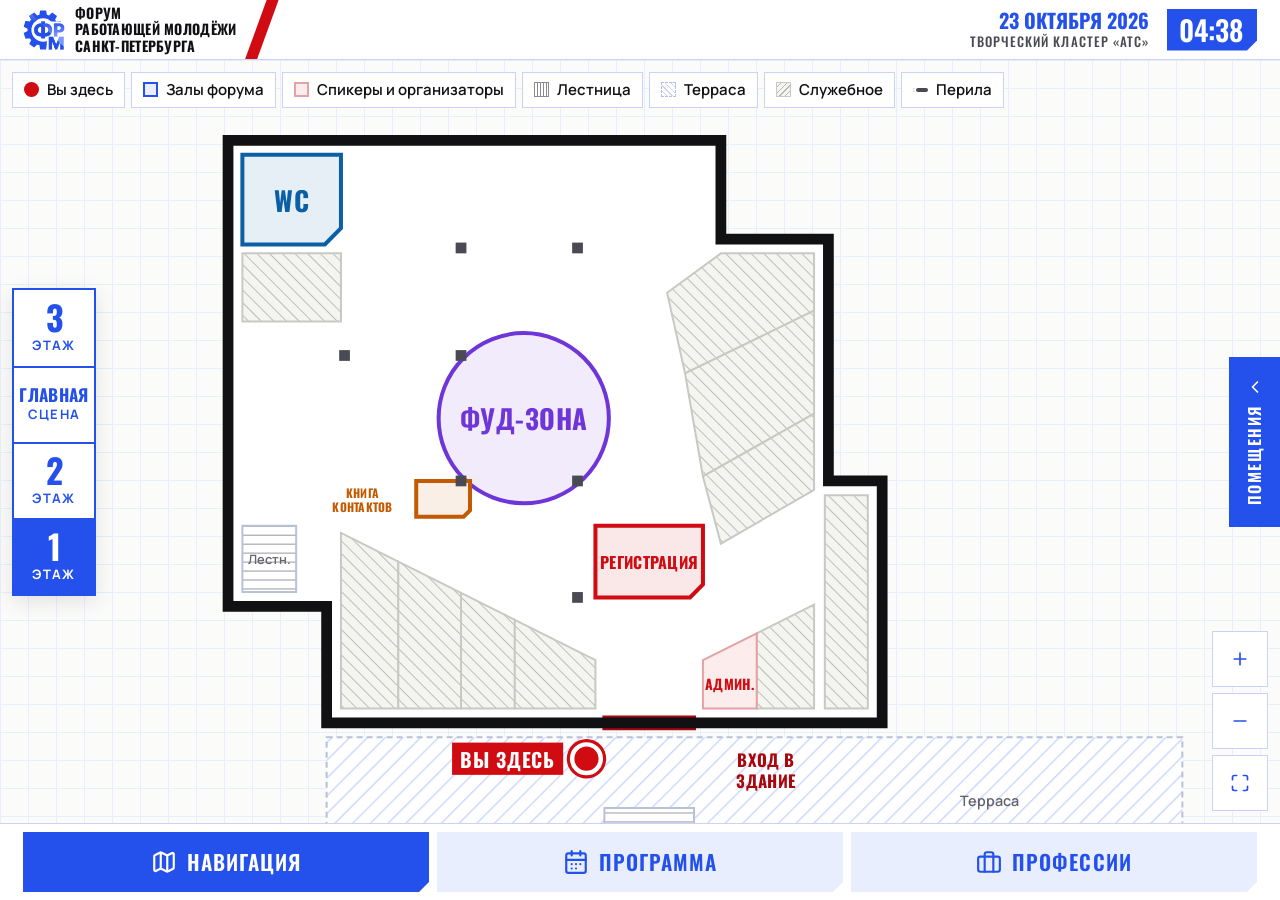
==== commit 5d8cddef: "План открывается приближенным к зданию (с точкой «Вы здесь»), список помещений по умолчанию свёрнут;" ====
--- a/index.html
+++ b/index.html
@@ -274,34 +274,36 @@
 .chip { min-height: 52px; padding: 0 20px; border: 2px solid var(--blue); color: var(--blue); background: var(--white); font-family: var(--f-display); font-weight: 600; text-transform: uppercase; letter-spacing: .05em; font-size: 17px; transition: background .15s, color .15s; }
 .chip[aria-pressed="true"] { background: var(--blue); color: var(--white); }
 .cards { flex: 1; min-height: 0; display: grid; grid-template-columns: repeat(6, minmax(0, 1fr)); grid-template-rows: repeat(2, minmax(0, 1fr)); gap: clamp(8px, 1.2vh, 14px); }
-.card { perspective: 1400px; min-height: 0; animation: cardIn .35s var(--ease) both; animation-delay: calc(var(--i) * 35ms); }
+.card { container: card / size; perspective: 1400px; min-height: 0; animation: cardIn .35s var(--ease) both; animation-delay: calc(var(--i) * 35ms); }
 @keyframes cardIn { from { opacity: 0; transform: translateY(12px); } }
 .card[hidden] { display: none; }
 .card__inner { position: relative; width: 100%; height: 100%; display: block; text-align: left; transform-style: preserve-3d; transition: transform .6s var(--ease); }
 .card.is-flipped .card__inner { transform: rotateY(180deg); }
 .card__face {
   position: absolute; inset: 0; backface-visibility: hidden; -webkit-backface-visibility: hidden;
-  padding: clamp(10px, 1.6vh, 18px); display: flex; flex-direction: column; overflow: hidden;
+  padding: clamp(10px, 5cqmin, 18px); display: flex; flex-direction: column; overflow: hidden;
   clip-path: polygon(0 0, 100% 0, 100% calc(100% - 16px), calc(100% - 16px) 100%, 0 100%);
 }
 .card__front { background: var(--white); border: 1px solid var(--line); }
 .card__front::after { content: ""; position: absolute; right: 24px; top: -14px; width: 10px; height: 60px; background: var(--red); transform: skewX(-20deg); }
-.card__num { font-family: var(--f-display); font-weight: 600; color: var(--blue); opacity: .6; font-size: 15px; letter-spacing: .1em; }
-.card__icon { width: clamp(40px, 5.5vh, 56px); height: clamp(40px, 5.5vh, 56px); display: grid; place-items: center; background: var(--blue-soft); color: var(--blue); margin: clamp(6px, 1.2vh, 14px) 0; }
+.card__num { font-family: var(--f-display); font-weight: 600; color: var(--blue); opacity: .6; font-size: clamp(12px, 4.6cqmin, 15px); letter-spacing: .1em; }
+.card__icon { width: clamp(36px, 17cqmin, 56px); height: clamp(36px, 17cqmin, 56px); display: grid; place-items: center; background: var(--blue-soft); color: var(--blue); margin: clamp(6px, 4cqmin, 14px) 0; }
 .card__icon .ico { width: 55%; height: 55%; stroke-width: 1.75; }
-.card__name { font-family: var(--f-display); font-weight: 700; text-transform: uppercase; font-size: clamp(19px, 2.5vh, 27px); line-height: 1.1; color: var(--ink); margin: 0 0 6px; }
-.card__sphere { font-size: 14px; font-weight: 700; color: var(--blue); text-transform: uppercase; letter-spacing: .08em; }
-.card__hint { margin-top: auto; display: flex; align-items: center; gap: 8px; color: var(--ink-2); font-size: 15px; font-weight: 600; }
+.card__name { font-family: var(--f-display); font-weight: 700; text-transform: uppercase; font-size: clamp(16px, 8cqmin, 27px); line-height: 1.1; color: var(--ink); margin: 0 0 6px; }
+.card__sphere { font-size: clamp(11px, 4.4cqmin, 14px); font-weight: 700; color: var(--blue); text-transform: uppercase; letter-spacing: .08em; }
+.card__hint { margin-top: auto; display: flex; align-items: center; gap: 8px; color: var(--ink-2); font-size: clamp(12px, 4.8cqmin, 15px); font-weight: 600; }
 .card__hint .ico { width: 20px; height: 20px; color: var(--red); }
 .card__back { background: var(--blue); color: var(--white); transform: rotateY(180deg); }
-.card__back .card__name { color: var(--white); font-size: clamp(17px, 2.2vh, 24px); margin-bottom: 8px; }
-.card__desc { font-size: clamp(14px, 1.75vh, 18px); line-height: 1.4; margin: 0 0 10px; }
-.card__skills { display: flex; flex-wrap: wrap; gap: 4px; }
-.card__skills span { font-size: 14px; font-weight: 700; padding: 3px 8px; background: rgba(255, 255, 255, .16); }
-.salary { margin-top: auto; padding-top: 8px; border-top: 1px solid rgba(255, 255, 255, .3); }
-.salary small { display: block; font-size: 13px; text-transform: uppercase; letter-spacing: .12em; opacity: .85; font-weight: 700; }
+.card__back .card__name { color: var(--white); font-size: clamp(15px, 7.4cqmin, 24px); margin-bottom: clamp(4px, 2.4cqmin, 8px); flex: none; }
+.card__desc { font-size: clamp(12px, 5.6cqmin, 18px); line-height: 1.38; margin: 0 0 clamp(6px, 3cqmin, 10px); min-height: 0; overflow: hidden; }
+.card__skills { display: flex; flex-wrap: wrap; gap: 4px; flex: none; }
+/* широкая и низкая карточка — навыки прячем, чтобы описание и зарплата поместились целиком */
+@container card (min-aspect-ratio: 19 / 20) { .card__skills { display: none; } }
+.card__skills span { font-size: clamp(11px, 4.4cqmin, 14px); font-weight: 700; padding: 3px 8px; background: rgba(255, 255, 255, .16); }
+.salary { flex: none; margin-top: auto; padding-top: clamp(4px, 2.4cqmin, 8px); border-top: 1px solid rgba(255, 255, 255, .3); }
+.salary small { display: block; font-size: clamp(10px, 4cqmin, 13px); text-transform: uppercase; letter-spacing: .12em; opacity: .85; font-weight: 700; }
 .footnote { margin: 0; color: var(--ink-2); font-size: 15px; }
-.salary b { font-family: var(--f-display); font-weight: 700; font-size: clamp(24px, 3.2vh, 34px); line-height: 1.1; font-variant-numeric: tabular-nums; }
+.salary b { font-family: var(--f-display); font-weight: 700; font-size: clamp(19px, 10cqmin, 34px); line-height: 1.1; font-variant-numeric: tabular-nums; }
 
 /* ===== Вертикальная стойка ===== */
 @media (orientation: portrait) {
@@ -506,7 +508,7 @@
   <main class="main">
     <!-- ===== 01 Навигация ===== -->
     <section class="view" id="view-nav" role="tabpanel" aria-labelledby="tab-nav">
-      <div class="plan sb-open" id="plan">
+      <div class="plan" id="plan">
         <svg class="plan__svg" id="planSvg" role="img" aria-label="План этажа. Перетаскивайте и масштабируйте пальцами">
           <g id="world"></g>
         </svg>
@@ -710,10 +712,30 @@
     x = Wd <= aw ? l + (aw - Wd) / 2 : Math.min(l + m, Math.max(l + aw - Wd - m, x));
     y = Hd <= ah ? top() + (ah - Hd) / 2 : Math.min(top() + m, Math.max(H() - Hd - m, y));
   }
-  function fit(anim = true) {
+  // Что показывать при открытии этажа: само здание (стены), а не весь участок с двором и террасами;
+  // точка «Вы здесь» на этом этаже всегда попадает в кадр
+  function homeBox() {
+    const F = dims(), xs = [], ys = [];
+    const add = (px, py) => { xs.push(px); ys.push(py); };
+    if (F.outline) F.outline.forEach(([px, py]) => add(px, py));
+    else if (F.masses) F.masses.forEach(([mx, my, mw, mh]) => { add(mx, my); add(mx + mw, my + mh); });
+    if (!xs.length) return null;
+    if (floor === KIOSK.floor && PATHS[KIOSK.floor]) { add(KIOSK.x - 170, KIOSK.y - 40); add(KIOSK.x + 40, KIOSK.y + 40); }
+    const x0 = Math.min(...xs), y0 = Math.min(...ys);
+    return [x0, y0, Math.max(...xs) - x0, Math.max(...ys) - y0];
+  }
+  // whole — весь этаж (кнопка «Показать весь этаж»), иначе — здание
+  function fit(anim = true, whole = false) {
     const { w, h } = dims();
-    base = Math.min(availW() / w, (H() - top()) / h) * 0.94;
-    s = base; clamp(); apply(anim);
+    base = Math.min(availW() / w, (H() - top()) / h) * 0.94;   // меньше этого не отдаляем
+    const hb = !whole && homeBox();
+    if (!hb) { s = base; clamp(); apply(anim); return; }
+    const [bx, by, bw, bh] = hb;
+    const aw = availW() - ($('.zoom').offsetWidth + 16);   // справа — кнопки масштаба, здание под них не заходит
+    s = Math.max(base, Math.min(aw / bw, (H() - top()) / bh) * 0.92);
+    x = left() + aw / 2 - (bx + bw / 2) * s;
+    y = (H() + top()) / 2 - (by + bh / 2) * s;
+    clamp(); apply(anim);
   }
   function zoomAt(f, cx = left() + availW() / 2, cy = H() / 2, anim = false) {
     const ns = Math.min(base * 5, Math.max(base, s * f));
@@ -765,12 +787,13 @@
 
   $('#zoomIn').addEventListener('click', () => zoomAt(1.4, undefined, undefined, true));
   $('#zoomOut').addEventListener('click', () => zoomAt(1 / 1.4, undefined, undefined, true));
-  $('#zoomFit').addEventListener('click', () => fit(true));
+  $('#zoomFit').addEventListener('click', () => fit(true, true));
 
   return { setFloor, fit, focus, get floor() { return floor; } };
 })();
 
 /* --- Сайдбар --- */
+const SIDEBAR_DEFAULT = () => matchMedia('(max-width: 600px)').matches;   // при старте и после сброса
 function setSidebar(open, refit = true) {
   $('#plan').classList.toggle('sb-open', open);
   $('#sbToggle').setAttribute('aria-expanded', String(open));
@@ -1129,14 +1152,10 @@
   resetCards();
   prog.track = TRACKS[0].id;
   $$('#progChips .chip').forEach((x, i) => x.setAttribute('aria-selected', String(i === 0)));
-  function setTimelineColor(id) {
-  const el = $('#timeline'), c = trackColor(id);
-  el.style.setProperty('--c', c); el.style.setProperty('--ct', trackInk(c));
-}
-setTimelineColor(prog.track);
+  setTimelineColor(prog.track);
   renderFloor(KIOSK.floor);
   showView('nav');
-  setSidebar(true);
+  setSidebar(SIDEBAR_DEFAULT());
 }
 function bumpIdle() { clearTimeout(idleTimer); idleTimer = setTimeout(resetKiosk, IDLE_SECONDS * 1000); }
 ['pointerdown', 'keydown', 'wheel'].forEach(ev => window.addEventListener(ev, bumpIdle, { passive: true }));
@@ -1146,7 +1165,7 @@
 installPlanDefs($('#planSvg'));
 renderFloor(KIOSK.floor);
 showView(location.hash.slice(1) || 'nav');
-setSidebar(true);
+setSidebar(SIDEBAR_DEFAULT());
 bumpIdle();
 </script>
 </body>
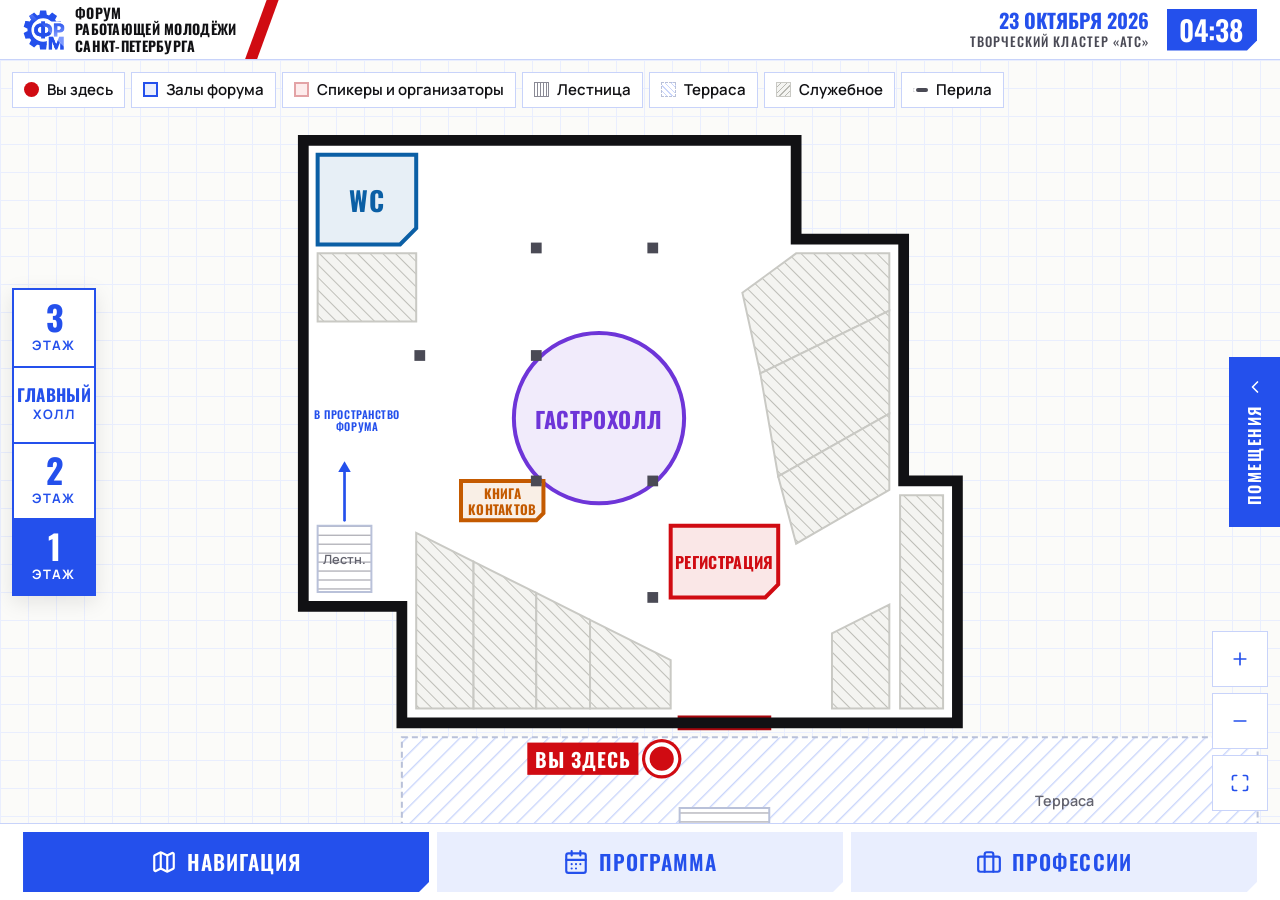
==== commit 48dcf9fa: "1 этаж: ГастроХолл, без подписи входа и «Админ.», книга контактов подписана на месте, стрелка «В про" ====
--- a/index.html
+++ b/index.html
@@ -6,450 +6,7 @@
 <title>Навигация форума</title>
 <link rel="stylesheet" href="assets/fonts/fonts.css">
 <link rel="stylesheet" href="assets/plan.css">
-<style>
-/* ===== Токены — как на forum-rm2026.ru ===== */
-:root {
-  --blue: #2450EC;
-  --blue-deep: #1433B8;
-  --blue-soft: #E9EEFE;
-  --blue-mid: #C9D5FB;
-  --red: #D00B12;
-  --red-soft: #FDECEC;
-  --ink: #111114;
-  --ink-2: #4a4a55;
-  --ink-3: #8a8a95;
-  --paper: #f5f5f2;
-  --white: #fff;
-  --line: rgba(36, 80, 236, .25);
-  --f-display: "Oswald", "Arial Narrow", "Roboto Condensed", sans-serif;
-  --f-body: "Manrope", "Segoe UI", Arial, sans-serif;
-  --ease: cubic-bezier(.2, .7, .2, 1);
-  --chamfer: polygon(0 0, 100% 0, 100% calc(100% - 10px), calc(100% - 10px) 100%, 0 100%);
-  --gutter: clamp(12px, 1.8vw, 28px);
-  --sb-w: 380px;
-  --sb-h: 40%;
-}
-
-* { box-sizing: border-box; }
-html, body { margin: 0; height: 100%; }
-body {
-  background: var(--paper);
-  color: var(--ink);
-  font-family: var(--f-body);
-  font-size: 15px;
-  line-height: 1.45;
-  -webkit-font-smoothing: antialiased;
-  user-select: none;
-  -webkit-user-select: none;
-  -webkit-tap-highlight-color: transparent;
-  touch-action: manipulation;
-  overflow: hidden;
-}
-button { font: inherit; color: inherit; cursor: pointer; border: 0; background: none; padding: 0; }
-:focus-visible { outline: 3px solid var(--blue); outline-offset: 2px; }
-.ico { width: 20px; height: 20px; flex: none; stroke: currentColor; fill: none; stroke-width: 2; stroke-linecap: round; stroke-linejoin: round; }
-
-.app { height: 100dvh; display: grid; grid-template-rows: auto 1fr auto; grid-template-columns: minmax(0, 1fr); }
-
-/* ===== Шапка ===== */
-.header {
-  position: relative; display: flex; align-items: center; gap: 16px;
-  height: 60px; padding: 0 var(--gutter);
-  background: var(--white); border-bottom: 1px solid var(--line); overflow: hidden;
-}
-.logo { position: relative; display: flex; align-items: center; gap: 10px; z-index: 1; padding-right: 40px; }
-/* фирменная красная черта — продолжение логотипа, проходит через всю высоту шапки */
-.logo::after { content: ""; position: absolute; right: 8px; top: -20px; bottom: -20px; width: 12px; background: var(--red); transform: skewX(-20deg); }
-.logo__mark { width: 42px; height: 40px; flex: none; }
-.logo__mark svg { width: 100%; height: 100%; display: block; }
-.lm-spin { transform-origin: 527px 539px; animation: spin 24s linear infinite; }
-@keyframes spin { to { transform: rotate(360deg); } }
-.logo__text { font-family: var(--f-display); font-weight: 700; text-transform: uppercase; font-size: 14px; line-height: 1.15; letter-spacing: .02em; }
-.header__meta { margin-left: auto; display: flex; align-items: center; gap: 18px; z-index: 1; }
-.header__event { text-align: right; font-family: var(--f-display); text-transform: uppercase; line-height: 1.15; }
-.header__event b { display: block; color: var(--blue); font-size: 20px; font-weight: 700; }
-.header__event span { font-size: 13px; letter-spacing: .08em; color: var(--ink-2); font-weight: 500; }
-.clock {
-  font-family: var(--f-display); font-weight: 600; font-size: 28px; line-height: 1;
-  color: var(--white); background: var(--blue); padding: 7px 14px 7px 12px;
-  clip-path: var(--chamfer); font-variant-numeric: tabular-nums;
-}
-
-/* ===== Основная зона ===== */
-.main { position: relative; overflow: hidden; min-height: 0; }
-.view { position: absolute; inset: 0; display: none; }
-.view.is-active { display: block; animation: viewIn .28s var(--ease); }
-@keyframes viewIn { from { opacity: 0; transform: translateY(8px); } to { opacity: 1; transform: none; } }
-.page { height: 100%; display: flex; flex-direction: column; gap: clamp(10px, 1.6vh, 18px); padding: clamp(12px, 2vh, 22px) var(--gutter); overflow: hidden; }
-.page__head { display: flex; align-items: flex-end; justify-content: space-between; gap: 16px 24px; flex-wrap: wrap; }
-
-.eyebrow { font-family: var(--f-display); font-weight: 600; font-size: 15px; letter-spacing: .2em; color: var(--blue); text-transform: uppercase; margin: 0 0 2px; display: flex; align-items: center; gap: 8px; }
-.eyebrow::before { content: ""; width: 7px; height: 16px; background: var(--red); transform: skewX(-20deg); }
-.h2 { font-family: var(--f-display); font-weight: 700; text-transform: uppercase; color: var(--blue); font-size: clamp(26px, 3.4vh, 38px); line-height: 1.05; margin: 0; }
-.lead { color: var(--ink-2); margin: 6px 0 0; font-size: 17px; }
-
-/* ===== Вкладки ===== */
-.tabbar {
-  display: grid; grid-template-columns: repeat(3, minmax(0, 1fr)); gap: 8px;
-  padding: 8px var(--gutter) calc(8px + env(safe-area-inset-bottom));
-  background: var(--white); border-top: 1px solid var(--line);
-}
-.tab {
-  display: flex; align-items: center; justify-content: center; gap: 10px; min-height: 60px; padding: 0 12px;
-  font-family: var(--f-display); font-weight: 600; text-transform: uppercase; font-size: 21px; letter-spacing: .05em;
-  background: var(--blue-soft); color: var(--blue); clip-path: var(--chamfer);
-  transition: background .2s var(--ease), color .2s var(--ease), transform .12s var(--ease);
-}
-.tab .ico { width: 26px; height: 26px; }
-.tab:active { transform: scale(.97); }
-.tab[aria-selected="true"] { background: var(--blue); color: var(--white); }
-
-/* ===== Навигация: план ===== */
-.plan { position: absolute; inset: 0; overflow: hidden; background-color: #fbfbf9;
-  background-image: linear-gradient(var(--blue-soft) 1px, transparent 1px), linear-gradient(90deg, var(--blue-soft) 1px, transparent 1px);
-  background-size: 28px 28px; }
-.plan__svg { position: absolute; inset: 0; width: 100%; height: 100%; touch-action: none; cursor: grab; display: block; }
-.plan__svg.is-dragging { cursor: grabbing; }
-#world { transform-origin: 0 0; }
-#world.is-anim { transition: transform .45s var(--ease); }
-
-.here__pulse { fill: var(--red); transform-box: fill-box; transform-origin: center; animation: herePulse 1.8s ease-out infinite; }
-@keyframes herePulse { from { transform: scale(.6); opacity: .5; } to { transform: scale(2.2); opacity: 0; } }
-
-/* верхняя панель плана: этажи + легенда */
-.plan__top { position: absolute; left: 12px; top: 12px; right: calc(12px + var(--sb-shift, 0px)); display: flex; gap: 10px; align-items: center; flex-wrap: wrap; pointer-events: none; transition: right .35s var(--ease); }
-.plan__top > * { pointer-events: auto; }
-/* переключатель этажей — слева, как кнопки лифта: верхний этаж сверху */
-.floors {
-  position: absolute; left: 12px; top: 50%; transform: translateY(-50%); z-index: 3;
-  display: flex; flex-direction: column; background: var(--white); border: 2px solid var(--blue);
-  box-shadow: 0 6px 20px rgba(17, 17, 20, .1); transition: top .35s var(--ease);
-}
-.floor-btn { width: 80px; height: 76px; display: flex; flex-direction: column; align-items: center; justify-content: center; gap: 2px; color: var(--blue); transition: background .2s, color .2s; }
-.floor-btn + .floor-btn { border-top: 2px solid var(--blue); }
-.floor-btn b { font-family: var(--f-display); font-weight: 700; font-size: 34px; line-height: 1; }
-.floor-btn span { font-size: 13px; font-weight: 700; text-transform: uppercase; letter-spacing: .1em; }
-.floor-btn b.fl-sm { font-size: 17px; text-transform: uppercase; letter-spacing: .02em; }
-.floor-btn:active { background: var(--blue-soft); }
-.floor-btn[aria-pressed="true"] { background: var(--blue); color: var(--white); }
-.legend { display: flex; gap: 6px; flex-wrap: wrap; pointer-events: none !important; }
-.legend span { display: flex; align-items: center; gap: 8px; background: var(--white); padding: 6px 11px; font-size: 15px; font-weight: 600; border: 1px solid var(--line); }
-.legend i { width: 15px; height: 15px; flex: none; }
-.lg-here { border-radius: 50%; background: var(--red); }
-.lg-hall { background: var(--blue-soft); border: 2px solid var(--blue); }
-.lg-staff { background: var(--red-soft); border: 2px solid #e3a3a6; }
-.lg-stairs { background: repeating-linear-gradient(90deg, #fff 0 2px, #8a8a95 2px 3px); border: 1px solid #8a8a95; }
-.lg-service { background: repeating-linear-gradient(-45deg, #f4f4f1 0 3px, #b8b8b2 3px 4px); border: 1px solid #c9c9c4; }
-.lg-rail { height: 4px !important; background: #4a4a55; border-radius: 2px; box-shadow: 3px 0 0 0 #fff inset; }
-.lg-terrace { background: repeating-linear-gradient(45deg, #fff 0 3px, #c9d5fb 3px 4px); border: 1px dashed #b9c1d9; }
-
-.zoom { position: absolute; right: 12px; bottom: 12px; display: flex; flex-direction: column; gap: 6px; transform: translateX(calc(-1 * var(--sb-shift, 0px))); transition: transform .35s var(--ease); }
-.zoom button { width: 56px; height: 56px; display: grid; place-items: center; background: var(--white); color: var(--blue); border: 1px solid var(--line); transition: background .15s, transform .12s; }
-.zoom button:active { transform: scale(.94); background: var(--blue-soft); }
-
-/* карточка выбранного помещения — внизу сайдбара */
-.detail {
-  position: relative; flex: none; margin: 0 10px 10px;
-  background: var(--blue-soft); border-top: 4px solid var(--blue);
-  padding: 12px 52px 12px 14px; animation: viewIn .25s var(--ease);
-}
-.detail[hidden] { display: none; }
-.detail.is-staff { border-top-color: var(--red); background: var(--red-soft); }
-.detail__close { position: absolute; right: 4px; top: 4px; width: 52px; height: 52px; display: grid; place-items: center; color: var(--ink-2); }
-.detail__kicker { font-family: var(--f-display); text-transform: uppercase; letter-spacing: .15em; font-size: 14px; color: var(--blue); margin: 0; }
-.detail__title { font-family: var(--f-display); font-weight: 700; text-transform: uppercase; font-size: 28px; line-height: 1.1; margin: 2px 0 2px; }
-.detail__sub { margin: 0; font-weight: 700; font-size: 17px; color: var(--ink-2); }
-.detail__hint { display: flex; align-items: center; gap: 8px; margin: 10px 0 0; font-size: 16px; font-weight: 600; color: var(--red); }
-.detail__hint[hidden] { display: none; }
-.agenda { list-style: none; margin: 10px 0 0; padding: 8px 0 0; border-top: 1px solid var(--line); display: grid; gap: 6px; }
-.agenda[hidden] { display: none; }
-.agenda li { display: grid; grid-template-columns: 54px 1fr; gap: 10px; font-size: 15px; line-height: 1.3; }
-.agenda time { font-family: var(--f-display); font-weight: 600; color: var(--blue); font-size: 18px; font-variant-numeric: tabular-nums; }
-.agenda b { display: block; overflow: hidden; text-overflow: ellipsis; display: -webkit-box; -webkit-line-clamp: 2; -webkit-box-orient: vertical; }
-.agenda small { color: var(--ink-2); }
-.agenda .is-now time::after { content: "сейчас"; display: block; font-size: 11px; letter-spacing: .1em; text-transform: uppercase; color: var(--white); background: var(--red); padding: 0 4px; width: max-content; }
-.detail__hint .ico { width: 16px; height: 16px; }
-
-/* маршрут */
-.route__reveal { fill: none; stroke: #fff; stroke-width: 44; stroke-linecap: round; stroke-linejoin: round; }
-.route__halo { fill: none; stroke: #fff; stroke-width: 16; stroke-linecap: round; stroke-linejoin: round; opacity: .9; }
-.route__line { fill: none; stroke: var(--red); stroke-width: 8; stroke-linecap: round; stroke-linejoin: round; stroke-dasharray: 18 13; }
-.route__dot, .route__badge circle { fill: var(--red); stroke: #fff; stroke-width: 5; }
-.route__badge rect { fill: var(--red); }
-.route__badge text { fill: #fff; font-family: var(--f-display); font-weight: 700; letter-spacing: 1px; text-anchor: middle; dominant-baseline: central; }
-.route__end { transition: opacity .3s; }
-.btn-route { display: inline-flex; align-items: center; gap: 10px; min-height: 54px; margin-top: 12px; padding: 0 18px; background: var(--red); color: var(--white); font-family: var(--f-display); font-weight: 600; text-transform: uppercase; letter-spacing: .05em; font-size: 18px; clip-path: var(--chamfer); transition: transform .12s, background .15s; }
-.btn-route:active { transform: scale(.97); background: #a8070d; }
-.btn-route[hidden] { display: none; }
-.btn-route .ico { width: 18px; height: 18px; }
-.step { position: absolute; left: 50%; top: 70px; transform: translateX(-50%); display: flex; align-items: center; gap: 12px; padding: 14px 24px; background: var(--red); color: var(--white); font-family: var(--f-display); font-weight: 600; text-transform: uppercase; letter-spacing: .05em; font-size: 24px; box-shadow: 0 10px 30px rgba(208, 11, 18, .3); animation: viewIn .3s var(--ease); pointer-events: none; white-space: nowrap; }
-.step[hidden] { display: none; }
-.step .ico { width: 26px; height: 26px; }
-
-/* выдвижной сайдбар */
-.sidebar {
-  position: absolute; top: 0; right: 0; bottom: 0; width: var(--sb-w);
-  background: var(--white); border-left: 1px solid var(--line); box-shadow: -10px 0 30px rgba(17, 17, 20, .06);
-  display: flex; flex-direction: column; transition: transform .35s var(--ease);
-}
-.plan.sb-open { --sb-shift: var(--sb-w); }
-.plan:not(.sb-open) .sidebar { transform: translateX(100%); box-shadow: none; }
-.sb-toggle {
-  position: absolute; left: -52px; top: 50%; transform: translateY(-50%);
-  width: 52px; height: 170px; display: flex; flex-direction: column; align-items: center; justify-content: center; gap: 8px;
-  background: var(--blue); color: var(--white);
-  font-family: var(--f-display); font-weight: 600; text-transform: uppercase; font-size: 16px; letter-spacing: .1em;
-}
-.sb-toggle span { writing-mode: vertical-rl; transform: rotate(180deg); }
-.sb-toggle .ico { transition: transform .35s var(--ease); }
-.plan.sb-open .sb-toggle .ico { transform: rotate(180deg); }
-.sidebar__head { padding: 16px 18px 12px; border-bottom: 1px solid var(--blue-soft); }
-.sidebar__head .h2 { font-size: 32px; }
-.rooms { list-style: none; margin: 0; padding: 4px 10px 10px; flex: 1; min-height: 0; overflow: hidden; display: flex; flex-direction: column; }
-.rooms li { flex: 0 1 66px; min-height: 52px; display: flex; }
-.room-btn {
-  flex: 1; display: grid; grid-template-columns: 44px 1fr; align-items: center; gap: 12px;
-  padding: 4px 8px 4px 4px; text-align: left; border-bottom: 1px solid var(--blue-soft); transition: background .15s;
-}
-.room-btn:active { background: var(--blue-soft); }
-.room-btn[aria-current="true"] { background: var(--blue-soft); box-shadow: inset 3px 0 0 var(--red); }
-.room-num {
-  width: 44px; height: 44px; display: grid; place-items: center;
-  font-family: var(--f-display); font-weight: 700; font-size: 20px; color: var(--white); background: var(--blue);
-  clip-path: polygon(0 0, 100% 0, 100% calc(100% - 8px), calc(100% - 8px) 100%, 0 100%);
-}
-.room-num--staff { background: var(--red); }
-.room-num--other { background: var(--ink-2); }
-.room-num .ico { width: 22px; height: 22px; }
-.room-btn b { display: block; font-size: 18px; line-height: 1.2; font-weight: 800; }
-.room-btn small { display: block; color: var(--ink-2); font-size: 15px; line-height: 1.25; }
-
-/* ===== Программа ===== */
-.program-grid { flex: 1; min-height: 0; display: flex; flex-direction: column; }
-.prog-main { flex: 1; display: flex; flex-direction: column; gap: 10px; min-height: 0; }
-.timeline { list-style: none; margin: 0; padding: 0; border-top: 2px solid var(--blue); flex: 1; min-height: 0; overflow: hidden; display: grid; grid-auto-rows: var(--row-h); align-content: start; --row-h: clamp(72px, 8.8vh, 100px); }
-.slot { display: grid; grid-template-columns: 112px minmax(0, 1fr) auto; gap: 20px; align-items: center; padding: 0 12px; border-bottom: 1px solid var(--line); position: relative; min-height: 0; overflow: hidden; }
-.slot__time { font-family: var(--f-display); font-weight: 600; font-size: clamp(24px, 2.8vh, 32px); color: var(--blue); line-height: 1; font-variant-numeric: tabular-nums; }
-.slot__time small { display: block; font-size: .55em; opacity: .7; margin-top: 3px; }
-.slot__main { min-width: 0; }
-.slot__title { font-weight: 700; font-size: clamp(18px, 2.1vh, 23px); line-height: 1.25; margin: 0; white-space: nowrap; overflow: hidden; text-overflow: ellipsis; }
-.slot__meta { display: flex; align-items: center; gap: 10px; color: var(--ink-2); font-size: 16px; margin: 4px 0 0; white-space: nowrap; overflow: hidden; text-overflow: ellipsis; }
-.kind { font-family: var(--f-display); font-weight: 600; text-transform: uppercase; letter-spacing: .08em; font-size: 14px; color: var(--blue); background: var(--blue-soft); padding: 1px 7px; flex: none; }
-.slot__place { display: flex; align-items: center; gap: 8px; }
-.meta-place { display: none; }
-.place { display: flex; align-items: center; gap: 8px; font-size: 16px; font-weight: 700; color: var(--ink-2); white-space: nowrap; }
-.place .ico { width: 18px; height: 18px; color: var(--red); }
-.btn-map {
-  display: inline-flex; align-items: center; gap: 8px; min-height: 52px; padding: 0 18px;
-  font-family: var(--f-display); font-weight: 600; text-transform: uppercase; letter-spacing: .05em; font-size: 18px;
-  background: var(--blue); color: var(--white); clip-path: var(--chamfer); white-space: nowrap; transition: background .15s, transform .12s;
-}
-.btn-map:active { transform: scale(.97); background: var(--blue-deep); }
-.btn-map .ico { width: 20px; height: 20px; }
-.slot { box-shadow: inset 6px 0 0 var(--c, var(--blue)); padding-left: 22px; }
-.slot.is-common { --c: #9a9aa5; --ct: #63636e; }
-.slot__time { color: var(--ct, var(--c, var(--blue))); }
-.slot .kind { color: var(--ct, var(--c, var(--blue))); background: var(--blue-soft); background: color-mix(in srgb, var(--c, var(--blue)) 12%, white); }
-.kind--all { color: var(--ink-2) !important; }
-.slot.is-now { background: var(--blue-soft); background: color-mix(in srgb, var(--c, var(--blue)) 9%, white); }
-/* вкладки треков */
-.chips .chip--track { border-color: var(--c); color: var(--ct, var(--c)); min-height: 56px; padding: 0 20px; font-size: 18px; transition: background .15s, color .15s, transform .12s; }
-.chips .chip--track:active { transform: scale(.97); }
-.chips .chip--track[aria-selected="true"] { background: var(--cb, var(--c)); border-color: var(--cb, var(--c)); color: var(--cf, var(--white)); }
-.timeline { border-top-color: var(--c, var(--blue)); transition: border-color .2s; }
-.slot.is-now .slot__time::after { content: "Сейчас"; display: block; margin-top: 4px; font-size: 12px; letter-spacing: .15em; color: var(--white); background: var(--red); padding: 1px 6px; width: max-content; }
-.slot.is-past { opacity: .45; }
-.pager { display: flex; align-items: center; justify-content: space-between; gap: 12px; }
-.pager[hidden] { display: none; }
-.pager__btn { display: inline-flex; align-items: center; gap: 8px; min-height: 54px; padding: 0 20px; border: 2px solid var(--blue); color: var(--blue); background: var(--white); font-family: var(--f-display); font-weight: 600; text-transform: uppercase; letter-spacing: .05em; font-size: 17px; }
-.pager__btn:disabled { opacity: .35; cursor: default; }
-.pager__info { font-family: var(--f-display); font-weight: 600; color: var(--ink-2); letter-spacing: .05em; font-size: 18px; }
-.stub[hidden] { display: none; }
-.stub { padding: 10px 14px; border: 2px dashed var(--line); background: var(--white); display: flex; gap: 10px; align-items: center; color: var(--ink-2); font-size: 16px; }
-.stub .ico { color: var(--blue); }
-.stub b { color: var(--ink); }
-
-/* ===== Профессии ===== */
-.chips { display: flex; gap: 6px; flex-wrap: wrap; }
-.chip { min-height: 52px; padding: 0 20px; border: 2px solid var(--blue); color: var(--blue); background: var(--white); font-family: var(--f-display); font-weight: 600; text-transform: uppercase; letter-spacing: .05em; font-size: 17px; transition: background .15s, color .15s; }
-.chip[aria-pressed="true"] { background: var(--blue); color: var(--white); }
-.cards { flex: 1; min-height: 0; display: grid; grid-template-columns: repeat(6, minmax(0, 1fr)); grid-template-rows: repeat(2, minmax(0, 1fr)); gap: clamp(8px, 1.2vh, 14px); }
-.card { container: card / size; perspective: 1400px; min-height: 0; animation: cardIn .35s var(--ease) both; animation-delay: calc(var(--i) * 35ms); }
-@keyframes cardIn { from { opacity: 0; transform: translateY(12px); } }
-.card[hidden] { display: none; }
-.card__inner { position: relative; width: 100%; height: 100%; display: block; text-align: left; transform-style: preserve-3d; transition: transform .6s var(--ease); }
-.card.is-flipped .card__inner { transform: rotateY(180deg); }
-.card__face {
-  position: absolute; inset: 0; backface-visibility: hidden; -webkit-backface-visibility: hidden;
-  padding: clamp(10px, 5cqmin, 18px); display: flex; flex-direction: column; overflow: hidden;
-  clip-path: polygon(0 0, 100% 0, 100% calc(100% - 16px), calc(100% - 16px) 100%, 0 100%);
-}
-.card__front { background: var(--white); border: 1px solid var(--line); }
-.card__front::after { content: ""; position: absolute; right: 24px; top: -14px; width: 10px; height: 60px; background: var(--red); transform: skewX(-20deg); }
-.card__num { font-family: var(--f-display); font-weight: 600; color: var(--blue); opacity: .6; font-size: clamp(12px, 4.6cqmin, 15px); letter-spacing: .1em; }
-.card__icon { width: clamp(36px, 17cqmin, 56px); height: clamp(36px, 17cqmin, 56px); display: grid; place-items: center; background: var(--blue-soft); color: var(--blue); margin: clamp(6px, 4cqmin, 14px) 0; }
-.card__icon .ico { width: 55%; height: 55%; stroke-width: 1.75; }
-.card__name { font-family: var(--f-display); font-weight: 700; text-transform: uppercase; font-size: clamp(16px, 8cqmin, 27px); line-height: 1.1; color: var(--ink); margin: 0 0 6px; }
-.card__sphere { font-size: clamp(11px, 4.4cqmin, 14px); font-weight: 700; color: var(--blue); text-transform: uppercase; letter-spacing: .08em; }
-.card__hint { margin-top: auto; display: flex; align-items: center; gap: 8px; color: var(--ink-2); font-size: clamp(12px, 4.8cqmin, 15px); font-weight: 600; }
-.card__hint .ico { width: 20px; height: 20px; color: var(--red); }
-.card__back { background: var(--blue); color: var(--white); transform: rotateY(180deg); }
-.card__back .card__name { color: var(--white); font-size: clamp(15px, 7.4cqmin, 24px); margin-bottom: clamp(4px, 2.4cqmin, 8px); flex: none; }
-.card__desc { font-size: clamp(12px, 5.6cqmin, 18px); line-height: 1.38; margin: 0 0 clamp(6px, 3cqmin, 10px); min-height: 0; overflow: hidden; }
-.card__skills { display: flex; flex-wrap: wrap; gap: 4px; flex: none; }
-/* широкая и низкая карточка — навыки прячем, чтобы описание и зарплата поместились целиком */
-@container card (min-aspect-ratio: 19 / 20) { .card__skills { display: none; } }
-.card__skills span { font-size: clamp(11px, 4.4cqmin, 14px); font-weight: 700; padding: 3px 8px; background: rgba(255, 255, 255, .16); }
-.salary { flex: none; margin-top: auto; padding-top: clamp(4px, 2.4cqmin, 8px); border-top: 1px solid rgba(255, 255, 255, .3); }
-.salary small { display: block; font-size: clamp(10px, 4cqmin, 13px); text-transform: uppercase; letter-spacing: .12em; opacity: .85; font-weight: 700; }
-.footnote { margin: 0; color: var(--ink-2); font-size: 15px; }
-.salary b { font-family: var(--f-display); font-weight: 700; font-size: clamp(19px, 10cqmin, 34px); line-height: 1.1; font-variant-numeric: tabular-nums; }
-
-/* ===== Вертикальная стойка ===== */
-@media (orientation: portrait) {
-  /* сайдбар выезжает снизу */
-  .sidebar { top: auto; left: 0; width: auto; height: var(--sb-h); border-left: 0; border-top: 1px solid var(--line); box-shadow: 0 -10px 30px rgba(17, 17, 20, .06); }
-  .plan:not(.sb-open) .sidebar { transform: translateY(100%); }
-  .plan.sb-open { --sb-shift: 0px; }
-  .sb-toggle { left: 50%; top: -40px; transform: translateX(-50%); width: 180px; height: 40px; flex-direction: row; }
-  .sb-toggle span { writing-mode: horizontal-tb; transform: none; }
-  .sb-toggle .ico { transform: rotate(90deg); }
-  .plan.sb-open .sb-toggle .ico { transform: rotate(-90deg); }
-  .zoom { transform: none; transition: bottom .35s var(--ease); }
-  .plan.sb-open .zoom { bottom: calc(12px + var(--sb-h)); }
-  .plan.sb-open .floors { top: calc((100% - var(--sb-h)) / 2); }
-  .rooms { display: grid; grid-template-columns: 1fr 1fr; grid-auto-rows: minmax(44px, 54px); column-gap: 14px; align-content: start; }
-  .cards { grid-template-columns: repeat(3, minmax(0, 1fr)); grid-template-rows: repeat(4, minmax(0, 1fr)); }
-}
-/* Совсем маленькие экраны (не стойка) — разрешаем прокрутку как запасной вариант */
-@media (max-width: 700px), (max-height: 560px) {
-  .page { overflow-y: auto; }
-  #view-program .page { overflow: hidden; }   /* расписание — без прокрутки, листается страницами */
-  .logo__text, .header__event { display: none; }
-  .tab { font-size: 14px; }
-  .cards { flex: none; grid-template-columns: repeat(2, minmax(0, 1fr)); grid-template-rows: none; grid-auto-rows: 300px; }
-  :root { --sb-w: 280px; }
-}
-
-/* ===== Телефон (вертикально) ===== */
-@media (max-width: 600px) {
-  :root { --gutter: 12px; --sb-h: 32%; }
-  body { font-size: 16px; }
-  .header { height: 56px; gap: 10px; }
-  .logo__mark { width: 38px; height: 37px; }
-  .clock { font-size: 26px; padding: 7px 12px 7px 10px; }
-
-  /* нижние вкладки: иконка над подписью */
-  .tabbar { gap: 6px; padding: 6px 10px calc(6px + env(safe-area-inset-bottom)); }
-  .tab { flex-direction: column; gap: 4px; min-height: 64px; padding: 0 2px; font-size: 14px; letter-spacing: .03em; }
-  .tab .ico { width: 26px; height: 26px; }
-
-  .footnote { font-size: 12px; }
-  .floor-btn span { font-size: 11px; }
-  .floor-btn b.fl-sm { font-size: 13px; }
-  .zoom button { width: 48px; height: 48px; }
-  .card__num { font-size: 13px; }
-  .chip { font-size: 15px; }
-  .tab { min-height: 64px; }
-  .logo { padding-right: 30px; }
-
-  /* навигация */
-  .plan__top { left: 8px; top: 8px; right: 8px; }
-  .legend { display: none; }
-  .floors { left: 8px; }
-  .floor-btn { width: 60px; height: 60px; }
-  .floor-btn b { font-size: 26px; }
-  .zoom { right: 8px; gap: 6px; }
-  .zoom button { width: 48px; height: 48px; }
-  .zoom .ico { width: 24px; height: 24px; }
-  .sb-toggle { width: 170px; height: 34px; top: -34px; font-size: 13px; }
-  .sidebar__head { padding: 8px 12px 2px; border-bottom: 0; }
-  .sidebar__head .eyebrow { font-size: 11px; margin: 0; }
-  .sidebar__head .h2 { display: none; }
-  .rooms { grid-template-columns: 1fr 1fr; grid-auto-rows: auto; column-gap: 8px; overflow-y: auto; padding: 0 10px 6px; align-content: start; }
-  .rooms li { min-height: 44px; }
-  .room-btn { grid-template-columns: 28px minmax(0, 1fr); gap: 8px; padding: 4px 4px 4px 0; }
-  .room-num { width: 28px; height: 28px; font-size: 14px; clip-path: polygon(0 0, 100% 0, 100% calc(100% - 6px), calc(100% - 6px) 100%, 0 100%); }
-  .room-num .ico { width: 16px; height: 16px; }
-  .room-btn b { font-size: 13px; line-height: 1.2; white-space: nowrap; overflow: hidden; text-overflow: ellipsis; }
-  .room-btn small { font-size: 11px; line-height: 1.2; white-space: nowrap; overflow: hidden; text-overflow: ellipsis; }
-  .detail { margin: 0 10px 8px; padding: 8px 44px 10px 12px; }
-  .detail__kicker { font-size: 10px; }
-  .detail__title { font-size: 18px; }
-  .detail__sub { font-size: 13px; }
-  .detail__close { width: 40px; height: 40px; }
-  .detail__hint { font-size: 12px; margin-top: 4px; }
-  .btn-route { min-height: 40px; font-size: 14px; padding: 0 14px; margin-top: 8px; }
-  .btn-route .ico { width: 16px; height: 16px; }
-  .agenda { display: none; }
-  .route__reveal { stroke-width: 64; }
-  .route__halo { stroke-width: 22; }
-  .route__line { stroke-width: 12; stroke-dasharray: 24 18; }
-  .step { top: 12px; font-size: 16px; padding: 12px 16px; white-space: normal; width: max-content; max-width: calc(100% - 24px); text-align: left; }
-  .step .ico { width: 26px; height: 26px; }
-
-  /* заголовки разделов */
-  .page { padding: 14px var(--gutter) 16px; gap: 12px; }
-  .eyebrow { font-size: 13px; }
-  .h2 { font-size: 28px; }
-  .lead { font-size: 14px; }
-  .chips { flex-wrap: nowrap; overflow-x: auto; margin: 0 calc(-1 * var(--gutter)); padding: 2px var(--gutter); scrollbar-width: none; width: calc(100% + 2 * var(--gutter)); gap: 6px; }
-  .chips::-webkit-scrollbar { display: none; }
-  .chips .chip, .chips .chip--track { flex: none; min-height: 48px; font-size: 16px; padding: 0 18px; }
-  #chips { flex-wrap: wrap; overflow: visible; margin: 0; padding: 0; width: 100%; }
-  #chips .chip { min-height: 44px; font-size: 15px; padding: 0 14px; }
-
-  /* программа: все лекции трека на одном экране — строки ужимаются под их количество */
-  #view-program .eyebrow, #view-program .lead { display: none; }
-  #view-program .h2 { font-size: 22px; }
-  #view-program .page { gap: 8px; padding-top: 10px; padding-bottom: 8px; }
-  #progChips { display: grid; grid-template-columns: repeat(auto-fit, minmax(104px, 1fr)); gap: 4px; overflow: visible; margin: 0; padding: 0; width: 100%; }
-  #progChips .chip--track { min-height: 44px; padding: 3px 6px; font-size: 13px; line-height: 1.1; letter-spacing: .02em; white-space: normal; text-wrap: balance; }
-  .slot { grid-template-columns: 48px minmax(0, 1fr) auto; gap: 8px; padding: 0 6px 0 12px; align-items: center; box-shadow: inset 4px 0 0 var(--c, var(--blue)); }
-  .slot__time { font-size: 16px; }
-  .slot__time small { font-size: .65em; margin-top: 1px; }
-  .slot__title { font-size: 14px; line-height: 1.2; white-space: normal; display: -webkit-box; -webkit-line-clamp: 2; -webkit-box-orient: vertical; overflow: hidden; }
-  .slot__meta { font-size: 12px; margin-top: 2px; gap: 6px; }
-  .slot .kind { font-size: 10px; padding: 0 5px; }
-  .meta-place { display: inline; font-weight: 700; }
-  .slot__place .place { display: none; }
-  .btn-map { min-height: 34px; font-size: 12px; padding: 0 9px; gap: 4px; }
-  .btn-map .ico { width: 13px; height: 13px; }
-  /* много лекций — ещё компактнее */
-  .timeline.is-dense .slot__title { -webkit-line-clamp: 1; font-size: 13px; }
-  .timeline.is-dense .slot__meta { font-size: 11px; }
-  .timeline.is-dense .slot__time small, .timeline.is-tiny .slot__meta { display: none; }
-  .timeline.is-tiny .slot__time { font-size: 14px; }
-  .timeline.is-tiny .btn-map { min-height: 28px; }
-
-  /* профессии: две колонки */
-  .cards { grid-template-columns: repeat(2, minmax(0, 1fr)); grid-auto-rows: 270px; gap: 10px; }
-  .card__face { padding: 12px; }
-  .card__front::after { right: 22px; width: 10px; height: 56px; }
-  .card__num { font-size: 13px; }
-  .card__icon { width: 48px; height: 48px; margin: 10px 0 12px; }
-  .card__name { font-size: clamp(15px, 4.4vw, 18px); overflow-wrap: break-word; }
-  .card__sphere { font-size: 12px; }
-  .card__hint { font-size: 12px; }
-  .card__hint .ico { width: 18px; height: 18px; }
-  .card__back .card__name { font-size: 15px; margin-bottom: 6px; }
-  .card__desc { font-size: 13px; line-height: 1.35; }
-  .card__skills span { font-size: 12px; padding: 2px 7px; }
-  .salary small { font-size: 11px; }
-  .footnote { margin: 0; color: var(--ink-2); font-size: 15px; }
-.salary b { font-size: 22px; }
-}
-
-@media (prefers-reduced-motion: reduce) {
-  *, *::before, *::after { animation: none !important; }
-  #world.is-anim, .sidebar, .zoom, .plan__top { transition: none; }
-  .card__inner { transition: none; transform: none !important; }
-  .card__face { backface-visibility: visible; transition: opacity .2s; }
-  .card__back { transform: none; opacity: 0; }
-  .card.is-flipped .card__back { opacity: 1; }
-  .card.is-flipped .card__front { opacity: 0; }
-}
-</style>
+<link rel="stylesheet" href="assets/app.css">
 </head>
 <body>
 
@@ -515,7 +72,7 @@
 
         <div class="floors" role="group" aria-label="Выбор этажа">
           <button type="button" class="floor-btn" data-floor="4" aria-pressed="false" aria-label="3 этаж"><b>3</b><span>этаж</span></button>
-          <button type="button" class="floor-btn" data-floor="3" aria-pressed="false" aria-label="Главная сцена"><b class="fl-sm">Главная</b><span>сцена</span></button>
+          <button type="button" class="floor-btn" data-floor="3" aria-pressed="false" aria-label="Главный холл"><b class="fl-sm">Главный</b><span>холл</span></button>
           <button type="button" class="floor-btn" data-floor="2" aria-pressed="false" aria-label="2 этаж"><b>2</b><span>этаж</span></button>
           <button type="button" class="floor-btn" data-floor="1" aria-pressed="true" aria-label="1 этаж"><b>1</b><span>этаж</span></button>
         </div>
@@ -613,560 +170,6 @@
 <script src="data/rooms.js"></script>
 <script src="data/schedule.js"></script>
 <script src="assets/plan.js"></script>
-<script>
-/* ==========================================================================
-   НАСТРОЙКИ СТОЙКИ. Помещения — в data/rooms.js, программа — в data/schedule.js
-   (её заполняют организаторы через admin.html).
-   ========================================================================== */
-// Стойка навигации: номер берётся из адреса (index.html?stand=2), без параметра — стойка 1.
-// Где стоят стойки — в data/rooms.js (STANDS)
-const STAND_ID = STANDS[new URLSearchParams(location.search).get('stand')] ? new URLSearchParams(location.search).get('stand') : '1';
-const KIOSK = { ...STANDS[STAND_ID] };
-// Настоящий этаж плана (у «Главной сцены» это 2) — для подсказок «поднимитесь / спуститесь»
-const levelOf = f => FLOORS[f].level || f;
-const stepText = level => `${level > levelOf(KIOSK.floor) ? 'Поднимитесь' : 'Спуститесь'} по лестнице на ${level} этаж`;
-// Подсказка при переходе с плана на план: другой этаж — «поднимитесь/спуститесь», тот же уровень — «пройдите»
-const transferText = to => {
-  const base = levelOf(to) === levelOf(KIOSK.floor) ? 'Пройдите по лестнице' : stepText(levelOf(to));
-  return FLOORS[to].label && !/этаж/.test(FLOORS[to].label) ? `${base} — ${floorName(to)}` : base;
-};
-const IDLE_SECONDS = 120;                      // сброс к началу при бездействии
-
-const SCHEDULE = window.FORUM_SCHEDULE || { date: '2026-10-23', items: [] };
-const EVENT_DATE = SCHEDULE.date;
-
-// Зарплаты — медиана зарплат в открытых вакансиях hh.ru с указанной зарплатой, октябрь 2026, на руки
-// (вилка — середина, «до вычета налогов» × 0,87). Санкт-Петербург; где вакансий в городе меньше пяти — вся Россия.
-// Мало вакансий (1–4): промпт-инженер, робототехник, цифровые двойники, биоинформатик, ESG, урбанист, благополучие.
-const SALARY_NOTE = '* Медиана зарплат в открытых вакансиях hh.ru, на руки. Октябрь 2026, Санкт-Петербург; по редким профессиям — вся Россия.';
-const PROFESSIONS = [
-  { name: 'Промпт-инженер', sphere: 'IT', icon: 'p-chat', salary: 78000, skills: ['Нейросети', 'Тексты', 'Логика'], desc: 'Составляет запросы к нейросетям так, чтобы они точно решали задачи бизнеса: от текстов и аналитики до автоматизации поддержки.' },
-  { name: 'ML-инженер', sphere: 'IT', icon: 'p-cpu', salary: 220000, skills: ['Python', 'Математика', 'Данные'], desc: 'Обучает и внедряет модели машинного обучения: рекомендации, распознавание изображений, прогнозы спроса.' },
-  { name: 'Аналитик данных', sphere: 'IT', icon: 'p-chart', salary: 94000, skills: ['SQL', 'Статистика', 'BI'], desc: 'Находит в больших массивах данных закономерности и превращает их в понятные решения для компании.' },
-  { name: 'Специалист по кибер­безопасности', sphere: 'IT', icon: 'p-shield', salary: 120000, skills: ['Сети', 'Защита', 'Аудит'], desc: 'Защищает информационные системы от атак, ищет уязвимости и расследует инциденты.' },
-  { name: 'Оператор и инженер БПЛА', sphere: 'Промышленность', icon: 'p-drone', salary: 170000, skills: ['Пилотирование', 'Электроника'], desc: 'Управляет беспилотниками и обслуживает их: мониторинг строек, сельхозугодий, линий электропередачи, доставка.' },
-  { name: 'Инженер-робото­техник', sphere: 'Промышленность', icon: 'p-bot', salary: 180000, skills: ['Механика', 'Код', 'Сенсоры'], desc: 'Проектирует, программирует и настраивает роботов для заводов, складов и медицины.' },
-  { name: 'Инженер цифровых двой­ников', sphere: 'Промышленность', icon: 'p-layers', salary: 131000, skills: ['3D-модели', 'IoT', 'Симуляции'], desc: 'Создаёт виртуальные копии заводов, зданий и оборудования, чтобы тестировать изменения без риска для реального объекта.' },
-  { name: 'Разработчик VR/AR', sphere: 'IT', icon: 'p-vr', salary: 196000, skills: ['Unity', '3D', 'UX'], desc: 'Создаёт приложения дополненной и виртуальной реальности: тренажёры, обучение, экскурсии, игры.' },
-  { name: 'Биоинформатик', sphere: 'Наука', icon: 'p-dna', salary: 156000, skills: ['Биология', 'Python'], desc: 'Анализирует генетические данные с помощью программирования — помогает создавать лекарства и персональную медицину.' },
-  { name: 'ESG-менеджер', sphere: 'Город и люди', icon: 'p-leaf', salary: 174000, skills: ['Экология', 'Стратегия'], desc: 'Отвечает за экологичность и социальную ответственность компании: снижение выбросов, переработку, проекты для сотрудников.' },
-  { name: 'Урбанист', sphere: 'Город и люди', icon: 'p-city', salary: 85000, skills: ['Городская среда', 'Проекты'], desc: 'Проектирует комфортную городскую среду: общественные пространства, транспорт, «умные» сервисы для жителей.' },
-  { name: 'Менеджер по благо­получию сотрудников', sphere: 'Город и люди', icon: 'p-heart', salary: 100000, skills: ['HR', 'Психология'], desc: 'Заботится о здоровье, финансовой грамотности и развитии сотрудников — чтобы людям хотелось работать и расти.' },
-];
-
-// маршрут начинается от стойки; точка стойки поворачивается вместе с этажом
-// (если у этажа стойки ещё нет плана и схемы проходов — маршруты от стойки отключены)
-if (PATHS[KIOSK.floor]) PATHS[KIOSK.floor].nodes.K = [KIOSK.x, KIOSK.y];
-// названия и штриховка помещений из админки (data/schedule.js → rooms)
-prepareRooms(SCHEDULE.rooms || {});
-if (PATHS[KIOSK.floor]) [KIOSK.x, KIOSK.y] = PATHS[KIOSK.floor].nodes.K;
-
-/* ==========================================================================
-   Логика
-   ========================================================================== */
-const $ = (s, r = document) => r.querySelector(s);
-const $$ = (s, r = document) => [...r.querySelectorAll(s)];
-/* --- Часы --- */
-$('#salaryNote').textContent = SALARY_NOTE;
-function tick() { $('#clock').textContent = new Date().toLocaleTimeString('ru-RU', { hour: '2-digit', minute: '2-digit' }); }
-tick(); setInterval(tick, 10000);
-
-/* --- Вкладки --- */
-const VIEWS = { nav: 'view-nav', program: 'view-program', prof: 'view-prof' };
-function showView(name) {
-  if (!VIEWS[name]) name = 'nav';
-  $$('.tab').forEach(t => t.setAttribute('aria-selected', String(t.dataset.view === name)));
-  $$('.view').forEach(v => v.classList.toggle('is-active', v.id === VIEWS[name]));
-  if (history.replaceState) history.replaceState(null, '', '#' + name);
-  if (name === 'nav') requestAnimationFrame(() => plan.fit(false));
-  if (name === 'program') { prog.page = -1; requestAnimationFrame(renderProgram); }
-}
-$$('.tab').forEach(t => t.addEventListener('click', () => showView(t.dataset.view)));
-
-/* --- План: зум и перемещение (трансформация группы внутри SVG — вектор всегда чёткий) --- */
-const plan = (() => {
-  const box = $('#plan'), svg = $('#planSvg'), world = $('#world');
-  let floor = 1, s = 1, x = 0, y = 0, base = 1;
-  const pts = new Map();
-  let dragged = false, last = null, pinch = null;
-
-  const dims = () => FLOORS[floor];
-  const sbOpen = () => box.classList.contains('sb-open');
-  const portrait = () => matchMedia('(orientation: portrait)').matches;
-  // в горизонтальной ориентации сайдбар справа, в вертикальной — снизу
-  const sbW = () => (sbOpen() && !portrait() ? $('#sidebar').offsetWidth : 0);
-  const sbH = () => (sbOpen() && portrait() ? $('#sidebar').offsetHeight + 40 : 0);
-  const W = () => box.clientWidth;
-  const left = () => $('.floors').offsetWidth + 24;   // место под переключатель этажей
-  const availW = () => Math.max(200, W() - sbW() - left());
-  const H = () => Math.max(200, box.clientHeight - sbH());
-  const top = () => $('#planTop').offsetHeight + 16;   // место под легенду
-
-  function apply(anim) {
-    world.classList.toggle('is-anim', !!anim);
-    world.style.transform = `translate(${x}px, ${y}px) scale(${s})`;
-  }
-  function clamp() {
-    const { w, h } = dims(), Wd = w * s, Hd = h * s, m = 60, aw = availW(), ah = H() - top();
-    const l = left();
-    x = Wd <= aw ? l + (aw - Wd) / 2 : Math.min(l + m, Math.max(l + aw - Wd - m, x));
-    y = Hd <= ah ? top() + (ah - Hd) / 2 : Math.min(top() + m, Math.max(H() - Hd - m, y));
-  }
-  // Что показывать при открытии этажа: само здание (стены), а не весь участок с двором и террасами;
-  // точка «Вы здесь» на этом этаже всегда попадает в кадр
-  function homeBox() {
-    const F = dims(), xs = [], ys = [];
-    const add = (px, py) => { xs.push(px); ys.push(py); };
-    if (F.outline) F.outline.forEach(([px, py]) => add(px, py));
-    else if (F.masses) F.masses.forEach(([mx, my, mw, mh]) => { add(mx, my); add(mx + mw, my + mh); });
-    if (!xs.length) return null;
-    if (floor === KIOSK.floor && PATHS[KIOSK.floor]) { add(KIOSK.x - 170, KIOSK.y - 40); add(KIOSK.x + 40, KIOSK.y + 40); }
-    const x0 = Math.min(...xs), y0 = Math.min(...ys);
-    return [x0, y0, Math.max(...xs) - x0, Math.max(...ys) - y0];
-  }
-  // whole — весь этаж (кнопка «Показать весь этаж»), иначе — здание
-  function fit(anim = true, whole = false) {
-    const { w, h } = dims();
-    base = Math.min(availW() / w, (H() - top()) / h) * 0.94;   // меньше этого не отдаляем
-    const hb = !whole && homeBox();
-    if (!hb) { s = base; clamp(); apply(anim); return; }
-    const [bx, by, bw, bh] = hb;
-    const aw = availW() - ($('.zoom').offsetWidth + 16);   // справа — кнопки масштаба, здание под них не заходит
-    s = Math.max(base, Math.min(aw / bw, (H() - top()) / bh) * 0.92);
-    x = left() + aw / 2 - (bx + bw / 2) * s;
-    y = (H() + top()) / 2 - (by + bh / 2) * s;
-    clamp(); apply(anim);
-  }
-  function zoomAt(f, cx = left() + availW() / 2, cy = H() / 2, anim = false) {
-    const ns = Math.min(base * 5, Math.max(base, s * f));
-    x = cx - (cx - x) * (ns / s); y = cy - (cy - y) * (ns / s); s = ns;
-    clamp(); apply(anim);
-  }
-  function focus([rx, ry, rw, rh]) {
-    s = Math.min(base * 3, Math.max(base * 1.3, Math.min(availW() * 0.5 / rw, H() * 0.5 / rh)));
-    x = left() + availW() / 2 - (rx + rw / 2) * s; y = (H() + top()) / 2 - (ry + rh / 2) * s;
-    clamp(); apply(true);
-  }
-  function setFloor(f) { floor = f; fit(false); }
-
-  svg.addEventListener('pointerdown', e => {
-    pts.set(e.pointerId, { x: e.clientX, y: e.clientY });
-    dragged = false; last = { x: e.clientX, y: e.clientY };
-    if (pts.size === 2) { const [a, b] = [...pts.values()]; pinch = { d: Math.hypot(a.x - b.x, a.y - b.y) }; }
-  });
-  window.addEventListener('pointermove', e => {
-    if (!pts.has(e.pointerId)) return;
-    pts.set(e.pointerId, { x: e.clientX, y: e.clientY });
-    const r = box.getBoundingClientRect();
-    if (pts.size === 2 && pinch) {
-      const [a, b] = [...pts.values()], d = Math.hypot(a.x - b.x, a.y - b.y);
-      zoomAt(d / pinch.d, (a.x + b.x) / 2 - r.left, (a.y + b.y) / 2 - r.top);
-      pinch.d = d; dragged = true; return;
-    }
-    const dx = e.clientX - last.x, dy = e.clientY - last.y;
-    if (!dragged && Math.hypot(dx, dy) < 8) return;   // порог: тап не превращается в перетаскивание
-    dragged = true; svg.classList.add('is-dragging');
-    x += dx; y += dy; last = { x: e.clientX, y: e.clientY };
-    clamp(); apply(false);
-  });
-  const up = e => {
-    pts.delete(e.pointerId);
-    if (pts.size < 2) pinch = null;
-    if (pts.size === 1) last = [...pts.values()][0];
-    if (!pts.size) svg.classList.remove('is-dragging');
-  };
-  window.addEventListener('pointerup', up);
-  window.addEventListener('pointercancel', up);
-  svg.addEventListener('click', e => { if (dragged) { e.stopPropagation(); e.preventDefault(); } }, true);
-  svg.addEventListener('wheel', e => {
-    e.preventDefault();
-    const r = box.getBoundingClientRect();
-    zoomAt(e.deltaY < 0 ? 1.15 : 1 / 1.15, e.clientX - r.left, e.clientY - r.top);
-  }, { passive: false });
-  window.addEventListener('resize', () => fit(false));
-
-  $('#zoomIn').addEventListener('click', () => zoomAt(1.4, undefined, undefined, true));
-  $('#zoomOut').addEventListener('click', () => zoomAt(1 / 1.4, undefined, undefined, true));
-  $('#zoomFit').addEventListener('click', () => fit(true, true));
-
-  return { setFloor, fit, focus, get floor() { return floor; } };
-})();
-
-/* --- Сайдбар --- */
-const SIDEBAR_DEFAULT = () => matchMedia('(max-width: 600px)').matches;   // при старте и после сброса
-function setSidebar(open, refit = true) {
-  $('#plan').classList.toggle('sb-open', open);
-  $('#sbToggle').setAttribute('aria-expanded', String(open));
-  if (!refit) return;
-  const sel = selected && ROOMS.find(r => r.id === selected);
-  sel ? plan.focus(bboxOf(sel)) : plan.fit(true);
-}
-$('#sbToggle').addEventListener('click', () => setSidebar(!$('#plan').classList.contains('sb-open')));
-
-/* --- Отрисовка этажа --- */
-// Название этажа: «1 этаж» или своё (например, «Главная сцена»)
-const floorName = f => FLOORS[f].label || `${f} этаж`;
-
-function renderFloor(f) {
-  $$('.floor-btn').forEach(b => b.setAttribute('aria-pressed', String(+b.dataset.floor === f)));
-  $('#sbFloor').textContent = floorName(f);
-  renderPlan($('#world'), f, { onSelect: id => selectRoom(id, false) });
-  const rooms = ROOMS.filter(r => r.floor === f);
-
-  if (KIOSK.floor === f && !FLOORS[f].placeholder) {
-    const g = svgEl('g', { 'pointer-events': 'none' });
-    const k = labelScale(), { x, y } = KIOSK;   // на телефоне метка крупнее
-    const [bx, by] = KIOSK.badge || [-62, -66];   // плашка «Вы здесь» — над точкой или со сдвигом
-    g.innerHTML = `<circle class="here__pulse" cx="${x}" cy="${y}" r="${22 * k}"/>
-      <circle cx="${x}" cy="${y}" r="${16 * k}" fill="#D00B12" stroke="#fff" stroke-width="${5 * k}"/>
-      <rect x="${x + bx * k}" y="${y + by * k}" width="${124 * k}" height="${36 * k}" fill="#D00B12"/>
-      <text x="${x + (bx + 62) * k}" y="${y + (by + 18) * k}" text-anchor="middle" dominant-baseline="central" fill="#fff" font-family="Oswald, sans-serif" font-weight="700" font-size="${22 * k}" letter-spacing="1">ВЫ ЗДЕСЬ</text>`;
-    $('#world').appendChild(g);
-  }
-
-  // Список в сайдбаре — помещения текущего этажа
-  const list = $('#rooms');
-  list.innerHTML = '';
-  rooms.filter(r => r.list).forEach(r => {
-    const li = document.createElement('li');
-    const badge = r.badge || `<svg class="ico"><use href="#${r.icon || 'i-door'}"/></svg>`;
-    const kind = r.type === 'staff' ? ' room-num--staff' : r.type === 'other' ? ' room-num--other' : '';
-    li.innerHTML = `<button type="button" class="room-btn" data-id="${r.id}">
-        <span class="room-num${kind}" aria-hidden="true">${badge}</span>
-        <span><b>${esc(r.title)}</b>${r.sub ? `<small>${esc(r.sub)}</small>` : ''}</span>
-      </button>`;
-    li.firstElementChild.addEventListener('click', () => selectRoom(r.id, true));
-    list.appendChild(li);
-  });
-
-  plan.setFloor(f);
-  markSelection();
-  drawRoute(f, false);
-}
-
-/* --- Выбор помещения --- */
-let selected = null;
-function markSelection() {
-  $$('#world [data-id]').forEach(el => el.classList.toggle('is-active', el.dataset.id === selected));
-  $$('.room-btn').forEach(b => b.setAttribute('aria-current', String(b.dataset.id === selected)));
-}
-// stay: не переключать этаж и не приближать (маршрут сам ведёт по этажам)
-function selectRoom(id, focusPlan = true, stay = false) {
-  const r = ROOMS.find(r => r.id === id);
-  if (!r) return;
-  if (route && route.target !== id) cancelRoute();
-  if (!stay && plan.floor !== r.floor) renderFloor(r.floor);
-  selected = id;
-  markSelection();
-  $('#dKicker').textContent = floorName(r.floor);
-  $('#dTitle').textContent = r.title;
-  $('#dSub').textContent = r.sub;
-  $('#dSub').hidden = !r.sub;
-  $('#detail').classList.toggle('is-staff', r.type === 'staff');
-  const hint = $('#dHint');
-  const level = FLOORS[r.floor].level || r.floor;   // «Главная сцена» — это 2 этаж
-  hint.hidden = level === levelOf(KIOSK.floor);
-  hint.querySelector('span').textContent = stepText(level);
-  const agenda = roomAgenda(id), ag = $('#dAgenda');
-  ag.hidden = !agenda.length;
-  ag.innerHTML = agenda.map(({ it, now }) => `<li${now ? ' class="is-now"' : ''}><time>${esc(it.start)}</time><span><b>${esc(it.title)}</b>${it.speaker ? `<small>${esc(it.speaker)}</small>` : ''}</span></li>`).join('');
-  $('#dRoute').hidden = !computeRoute(id);   // маршрут есть, только если известны проходы от стойки
-  $('#detail').hidden = false;
-  if (!$('#plan').classList.contains('sb-open')) { setSidebar(true, false); focusPlan = !stay; }
-  if (focusPlan) plan.focus(bboxOf(r));
-}
-function clearSelection() { cancelRoute(); selected = null; markSelection(); $('#detail').hidden = true; }
-
-/* --- Маршрут от стойки до помещения: красный пунктир, через лестницу при смене этажа --- */
-let route = null, routeToken = 0;
-const wait = ms => new Promise(res => setTimeout(res, ms));
-const dist = (a, b) => Math.hypot(a[0] - b[0], a[1] - b[1]);
-const reduceMotion = matchMedia('(prefers-reduced-motion: reduce)');
-
-// Маршрут по общей схеме проходов всех этажей (Дейкстра). Узлы — «план:узел»,
-// между планами — переходы по лестницам из STAIR_LINKS
-const STAIR_COST = 300;   // «длина» перехода по лестнице — чтобы лишний раз не менять этаж
-function computeRoute(id) {
-  const r = ROOMS.find(r => r.id === id), door = DOORS[id];
-  if (!r || !door || !PATHS[KIOSK.floor] || !PATHS[r.floor]) return null;
-  const pos = {}, adj = {};
-  const link = (a, b, w) => { (adj[a] ||= []).push([b, w]); (adj[b] ||= []).push([a, w]); };
-  for (const f in PATHS) {
-    const g = PATHS[f];
-    for (const n in g.nodes) pos[`${f}:${n}`] = [+f, g.nodes[n]];
-    g.edges.forEach(([a, b]) => link(`${f}:${a}`, `${f}:${b}`, dist(g.nodes[a], g.nodes[b])));
-  }
-  STAIR_LINKS.forEach(([fa, a, fb, b]) => { if (pos[`${fa}:${a}`] && pos[`${fb}:${b}`]) link(`${fa}:${a}`, `${fb}:${b}`, STAIR_COST); });
-  const from = `${KIOSK.floor}:K`, to = `${r.floor}:${door[0]}`;
-  if (!pos[from] || !pos[to]) return null;
-  const d = { [from]: 0 }, prev = {}, todo = new Set(Object.keys(pos));
-  while (todo.size) {
-    let u = null;
-    todo.forEach(n => { if (d[n] !== undefined && (u === null || d[n] < d[u])) u = n; });
-    if (u === null || u === to) break;
-    todo.delete(u);
-    (adj[u] || []).forEach(([v, w]) => { if (d[v] === undefined || d[u] + w < d[v]) { d[v] = d[u] + w; prev[v] = u; } });
-  }
-  if (d[to] === undefined) return null;
-  const path = [to];
-  while (path[0] !== from) path.unshift(prev[path[0]]);
-  // делим путь на участки по планам; транзитные лестничные площадки (одна точка) пропускаем
-  const segs = [];
-  path.forEach(k => {
-    const [f, p] = pos[k];
-    if (!segs.length || segs.at(-1).floor !== f) segs.push({ floor: f, pts: [] });
-    segs.at(-1).pts.push(p);
-  });
-  const shown = segs.filter((sg, i) => sg.pts.length > 1 || i === 0 || i === segs.length - 1);
-  shown.at(-1).pts.push(door[1]);
-  return { target: id, floors: shown.map(sg => sg.floor), segs: Object.fromEntries(shown.map(sg => [sg.floor, sg.pts])) };
-}
-
-const badge = ([x, y], text, k = labelScale()) => `<g class="route__badge"><rect x="${x - 78 * k}" y="${y - 70 * k}" width="${156 * k}" height="${38 * k}"/>
-  <text x="${x}" y="${y - 51 * k}" font-size="${22 * k}">${text}</text><circle cx="${x}" cy="${y}" r="${13 * k}"/></g>`;
-
-// Рисует участок маршрута на этаже f. animate — постепенное появление по всей длине
-function drawRoute(f, animate) {
-  $('#route')?.remove();
-  const pts = route?.segs[f];
-  if (!pts) return Promise.resolve();
-  const d = 'M' + pts.map(p => p.map(n => n.toFixed(1)).join(' ')).join(' L');
-  const len = pts.slice(1).reduce((s, p, i) => s + dist(pts[i], p), 0);
-  const { w, h } = FLOORS[f];
-  const idx = route.floors.indexOf(f), end = pts.at(-1), prev = route.floors[idx - 1], next = route.floors[idx + 1];
-  const g = svgEl('g', { id: 'route', 'pointer-events': 'none' });
-  g.innerHTML = `
-    <mask id="route-mask" maskUnits="userSpaceOnUse" x="0" y="0" width="${w}" height="${h}">
-      <path class="route__reveal" d="${d}" stroke-dasharray="${len} ${len}" stroke-dashoffset="${animate ? len : 0}"/>
-    </mask>
-    <g mask="url(#route-mask)"><path class="route__halo" d="${d}"/><path class="route__line" d="${d}"/></g>
-    ${prev ? badge(pts[0], levelOf(f) === levelOf(prev) ? 'ЛЕСТНИЦА' : `С ${levelOf(prev)} ЭТАЖА`) : ''}
-    <g class="route__end" opacity="${animate ? 0 : 1}">
-      ${next ? badge(end, levelOf(next) === levelOf(f) ? 'ЛЕСТНИЦА' : `НА ${levelOf(next)} ЭТАЖ`) : `<circle class="here__pulse" cx="${end[0]}" cy="${end[1]}" r="${20 * labelScale()}"/><circle class="route__dot" cx="${end[0]}" cy="${end[1]}" r="${14 * labelScale()}"/>`}
-    </g>`;
-  $('#world').appendChild(g);
-  if (!animate || reduceMotion.matches) {
-    g.querySelector('.route__reveal').setAttribute('stroke-dashoffset', 0);
-    g.querySelector('.route__end').setAttribute('opacity', 1);
-    return Promise.resolve();
-  }
-  const dur = Math.min(2800, Math.max(1000, len * 2.4));
-  const anim = g.querySelector('.route__reveal').animate(
-    [{ strokeDashoffset: len }, { strokeDashoffset: 0 }], { duration: dur, easing: 'ease-in-out', fill: 'forwards' });
-  // запасной таймер — на случай, если браузер не сообщит об окончании анимации
-  return Promise.race([anim.finished.catch(() => {}), wait(dur + 150)])
-    .then(() => {
-      g.querySelector('.route__reveal').setAttribute('stroke-dashoffset', 0);   // линия видна целиком в любом случае
-      g.querySelector('.route__end').setAttribute('opacity', 1);
-    });
-}
-
-function showStep(text) { const s = $('#routeStep'); s.querySelector('span').textContent = text; s.hidden = false; }
-function hideStep() { $('#routeStep').hidden = true; }
-function cancelRoute() { routeToken++; route = null; $('#route')?.remove(); hideStep(); }
-
-async function playRoute(id) {
-  const rt = computeRoute(id);
-  if (!rt) { selectRoom(id, true); return; }
-  cancelRoute();
-  const token = routeToken;
-  selectRoom(id, false, true);
-  route = rt;
-  for (let i = 0; i < rt.floors.length; i++) {
-    const f = rt.floors[i];
-    if (plan.floor !== f) renderFloor(f);
-    if (i > 0) hideStep();
-    plan.fit(true);
-    await wait(450);
-    if (token !== routeToken) return;
-    await drawRoute(f, true);
-    if (token !== routeToken) return;
-    if (i < rt.floors.length - 1) {
-      showStep(transferText(rt.floors[i + 1]));
-      await wait(1400);
-      if (token !== routeToken) return;
-    }
-  }
-}
-$('#detailClose').addEventListener('click', () => { clearSelection(); plan.fit(true); });
-$$('.floor-btn').forEach(b => b.addEventListener('click', () => {
-  if (route) { routeToken++; hideStep(); }   // ручное переключение этажа останавливает анимацию, маршрут остаётся
-  renderFloor(+b.dataset.floor);
-}));
-$('#dRoute').addEventListener('click', () => selected && playRoute(selected));
-
-/* --- Программа (данные из data/schedule.js) --- */
-const toMin = t => { const [h, m] = String(t).split(':').map(Number); return h * 60 + m; };
-const esc = s => String(s ?? '').replace(/[&<>"]/g, c => ({ '&': '&amp;', '<': '&lt;', '>': '&gt;', '"': '&quot;' }[c]));
-const roomName = id => ROOMS.find(r => r.id === id)?.title || '';
-const roomActive = id => !!ROOMS.find(r => r.id === id)?.list;   // не заштриховано
-const placeOf = it => it.room ? roomName(it.room) : (it.place || '');
-const ITEMS = (SCHEDULE.items || []).filter(it => it.start && it.title)
-  .sort((a, b) => toMin(a.start) - toMin(b.start) || placeOf(a).localeCompare(placeOf(b), 'ru'));
-
-function nowState() {
-  const d = new Date();
-  return { today: d.toLocaleDateString('sv-SE') === EVENT_DATE, now: d.getHours() * 60 + d.getMinutes() };   // дата YYYY-MM-DD в локальном времени
-}
-const isNow = (it, st) => st.today && st.now >= toMin(it.start) && st.now < toMin(it.end || it.start);
-const isPast = (it, st) => st.today && st.now >= toMin(it.end || it.start);
-
-// Заголовок с датой из файла программы
-if (EVENT_DATE) $('#progTitle').textContent = 'Программа ' + new Date(EVENT_DATE + 'T12:00').toLocaleDateString('ru-RU', { day: 'numeric', month: 'long' });
-
-// Треки: из файла программы, иначе — 5 треков по умолчанию
-const TRACKS = (SCHEDULE.tracks && SCHEDULE.tracks.length ? SCHEDULE.tracks : [
-  { id: 't1', name: 'Трек 1', color: '#2450EC' },
-  { id: 't2', name: 'Трек 2', color: '#D00B12' },
-  { id: 't3', name: 'Трек 3', color: '#6E35D8' },
-  { id: 't4', name: 'Трек 4', color: '#0E7C70' },
-  { id: 't5', name: 'Трек 5', color: '#C45A00' },
-]);
-const ALL = 'all';   // запись относится ко всем трекам
-const trackOf = it => it.track || ALL;
-const trackColor = id => TRACKS.find(t => t.id === id)?.color || '#8a8a95';
-
-const prog = { track: TRACKS[0].id, page: 0, perPage: 6 };
-$('#progChips').innerHTML = TRACKS.map((t, i) =>
-  `<button type="button" class="chip chip--track" role="tab" style="${esc(trackVars(t.color))}" aria-selected="${i === 0}" data-track="${esc(t.id)}">${esc(t.name)}</button>`).join('');
-function setTrack(id) {
-  prog.track = id; prog.page = -1;
-  $$('#progChips .chip').forEach(x => x.setAttribute('aria-selected', String(x.dataset.track === id)));
-  setTimelineColor(id);
-  renderProgram();
-}
-$$('#progChips .chip').forEach(ch => ch.addEventListener('click', () => setTrack(ch.dataset.track)));
-function setTimelineColor(id) {
-  const el = $('#timeline'), c = trackColor(id);
-  el.style.setProperty('--c', c); el.style.setProperty('--ct', trackInk(c));
-}
-setTimelineColor(prog.track);
-
-function slotHTML(it, st) {
-  const place = placeOf(it);
-  const common = trackOf(it) === ALL;
-  return `<li class="slot${common ? ' is-common' : ''}${isNow(it, st) ? ' is-now' : ''}${isPast(it, st) ? ' is-past' : ''}">
-    <div class="slot__time">${esc(it.start)}${it.end ? `<small>до ${esc(it.end)}</small>` : ''}</div>
-    <div class="slot__main">
-      <p class="slot__title">${esc(it.title)}</p>
-      <p class="slot__meta">${common ? `<span class="kind kind--all">Все треки</span>` : ''}${it.kind && it.kind !== 'Общее' ? `<span class="kind">${esc(it.kind)}</span>` : ''}${place ? `<span class="meta-place">${esc(place)}</span>` : ''}${esc(it.speaker)}</p>
-    </div>
-    <div class="slot__place">
-      ${place ? `<span class="place"><svg class="ico"><use href="#i-pin"/></svg>${esc(place)}</span>` : ''}
-      ${roomActive(it.room) ? `<button type="button" class="btn-map" data-room="${esc(it.room)}">На плане<svg class="ico"><use href="#i-arrow"/></svg></button>` : ''}
-    </div>
-  </li>`;
-}
-
-const MAX_ROW = 84;   // телефон: высота строки, если лекций мало
-function renderProgram() {
-  const list = $('#timeline'), st = nowState();
-  const items = ITEMS.filter(it => trackOf(it) === ALL || trackOf(it) === prog.track);
-  $('#progEmpty').hidden = items.length > 0;
-  // Сколько строк помещается без прокрутки — меряем по одной отрисованной строке
-  // На телефоне — все лекции трека на одном экране: строки делят высоту поровну
-  const fitAll = matchMedia('(max-width: 600px)').matches;
-  list.style.gridTemplateRows = fitAll && items.length ? `repeat(${items.length}, minmax(0, ${MAX_ROW}px))` : '';
-  if (fitAll) {
-    prog.perPage = Math.max(1, items.length);
-    const rowH = Math.min(MAX_ROW, list.clientHeight / Math.max(1, items.length));
-    list.classList.toggle('is-dense', rowH < 58);
-    list.classList.toggle('is-tiny', rowH < 40);
-  } else if (items.length) {
-    list.classList.remove('is-dense', 'is-tiny');
-    list.innerHTML = slotHTML(items[0], st);
-    const rowH = list.firstElementChild.offsetHeight || 64;
-    prog.perPage = Math.max(1, Math.floor((list.clientHeight - 2) / rowH));
-  } else prog.perPage = 1;
-  const pages = Math.max(1, Math.ceil(items.length / prog.perPage));
-  if (prog.page < 0) {   // по умолчанию — страница с текущей или ближайшей лекцией
-    const i = st.today ? items.findIndex(it => !isPast(it, st)) : 0;
-    prog.page = Math.floor(Math.max(0, i) / prog.perPage);
-  }
-  prog.page = Math.min(prog.page, pages - 1);
-  list.innerHTML = items.slice(prog.page * prog.perPage, (prog.page + 1) * prog.perPage).map(it => slotHTML(it, st)).join('');
-  $('#pager').hidden = pages < 2;
-  $('#pgInfo').textContent = `${prog.page + 1} / ${pages}`;
-  $('#pgPrev').disabled = prog.page === 0;
-  $('#pgNext').disabled = prog.page >= pages - 1;
-}
-$('#pgPrev').addEventListener('click', () => { prog.page--; renderProgram(); });
-$('#pgNext').addEventListener('click', () => { prog.page++; renderProgram(); });
-$('#timeline').addEventListener('click', e => {
-  const b = e.target.closest('.btn-map');
-  if (!b) return;
-  showView('nav');
-  requestAnimationFrame(() => playRoute(b.dataset.room));
-});
-function markNow() { if ($('#view-program').classList.contains('is-active')) renderProgram(); }
-setInterval(markNow, 60000);
-window.addEventListener('resize', markNow);
-
-// Программа выбранного зала для карточки в навигации: текущая и ближайшие
-function roomAgenda(id) {
-  const st = nowState();
-  return ITEMS.filter(it => it.room === id && !isPast(it, st)).slice(0, 3)
-    .map(it => ({ it, now: isNow(it, st) }));
-}
-
-/* --- Профессии --- */
-const spheres = ['Все', ...new Set(PROFESSIONS.map(p => p.sphere))];
-$('#chips').innerHTML = spheres.map((s, i) => `<button type="button" class="chip" aria-pressed="${i === 0}" data-sphere="${s}">${s}</button>`).join('');
-$('#cards').innerHTML = PROFESSIONS.map((p, i) => `
-  <div class="card" style="--i:${i}" data-sphere="${p.sphere}">
-    <button type="button" class="card__inner" aria-pressed="false" aria-label="${p.name}. Нажмите, чтобы узнать подробнее">
-      <span class="card__face card__front">
-        <span class="card__num">${String(i + 1).padStart(2, '0')}</span>
-        <span class="card__icon"><svg class="ico"><use href="#${p.icon}"/></svg></span>
-        <span class="card__name">${p.name}</span>
-        <span class="card__sphere">${p.sphere}</span>
-        <span class="card__hint"><svg class="ico"><use href="#i-flip"/></svg>Нажмите, чтобы перевернуть</span>
-      </span>
-      <span class="card__face card__back">
-        <span class="card__name">${p.name}</span>
-        <span class="card__desc">${p.desc}</span>
-        <span class="card__skills">${p.skills.map(s => `<span>${s}</span>`).join('')}</span>
-        <span class="salary"><small>Зарплата в вакансиях*</small><b>${p.salary.toLocaleString('ru-RU')} ₽</b></span>
-      </span>
-    </button>
-  </div>`).join('');
-$$('.card').forEach(c => c.querySelector('.card__inner').addEventListener('click', e => {
-  const on = !c.classList.contains('is-flipped');
-  c.classList.toggle('is-flipped', on);
-  e.currentTarget.setAttribute('aria-pressed', String(on));
-}));
-$$('.chip').forEach(ch => ch.addEventListener('click', () => {
-  $$('.chip').forEach(x => x.setAttribute('aria-pressed', String(x === ch)));
-  const s = ch.dataset.sphere;
-  $$('.card').forEach(c => { c.hidden = s !== 'Все' && c.dataset.sphere !== s; });
-}));
-function resetCards() {
-  $$('.card').forEach(c => { c.classList.remove('is-flipped'); c.querySelector('.card__inner').setAttribute('aria-pressed', 'false'); c.hidden = false; });
-  $$('.chip').forEach((x, i) => x.setAttribute('aria-pressed', String(i === 0)));
-}
-
-/* --- Режим киоска: сброс при бездействии --- */
-let idleTimer;
-function resetKiosk() {
-  clearSelection();
-  resetCards();
-  prog.track = TRACKS[0].id;
-  $$('#progChips .chip').forEach((x, i) => x.setAttribute('aria-selected', String(i === 0)));
-  setTimelineColor(prog.track);
-  renderFloor(KIOSK.floor);
-  showView('nav');
-  setSidebar(SIDEBAR_DEFAULT());
-}
-function bumpIdle() { clearTimeout(idleTimer); idleTimer = setTimeout(resetKiosk, IDLE_SECONDS * 1000); }
-['pointerdown', 'keydown', 'wheel'].forEach(ev => window.addEventListener(ev, bumpIdle, { passive: true }));
-document.addEventListener('contextmenu', e => e.preventDefault());
-
-/* --- Старт --- */
-installPlanDefs($('#planSvg'));
-renderFloor(KIOSK.floor);
-showView(location.hash.slice(1) || 'nav');
-setSidebar(SIDEBAR_DEFAULT());
-bumpIdle();
-</script>
+<script src="assets/app.js"></script>
 </body>
 </html>
--- a/assets/plan.css
+++ b/assets/plan.css
@@ -45,3 +45,14 @@
 .railing-line { fill: none; stroke: #4a4a55; stroke-width: 4; stroke-linejoin: round; }
 .railing-posts { fill: none; stroke: #4a4a55; stroke-width: 11; stroke-linecap: round; stroke-dasharray: 0.1 30; }
 .column { fill: #4a4a55; }
+
+/* Тонкие подписи (этаж с lightLabels) и приглушённые (quiet) */
+.lbl.is-light .t1 { font-weight: 500; letter-spacing: .03em; }
+.lbl.is-quiet .t1 { fill: #8f95ad; }
+.lbl.is-quiet.is-active .t1 { fill: #fff; }
+/* Стрелки-указатели с подписью */
+.plan-arrow { --ac: var(--blue, #2450EC); }
+.plan-arrow.is-red { --ac: var(--red, #D00B12); }
+.plan-arrow line { stroke: var(--ac); stroke-width: 3; stroke-linecap: round; }
+.plan-arrow polygon { fill: var(--ac); }
+.plan-arrow text { font-family: var(--f-display); font-weight: 600; fill: var(--ac); dominant-baseline: central; letter-spacing: .04em; }
--- a/assets/app.css
+++ b/assets/app.css
@@ -0,0 +1,447 @@
+/* ===== Токены — как на forum-rm2026.ru ===== */
+:root {
+  --blue: #2450EC;
+  --blue-deep: #1433B8;
+  --blue-soft: #E9EEFE;
+  --blue-mid: #C9D5FB;
+  --red: #D00B12;
+  --red-soft: #FDECEC;
+  --ink: #111114;
+  --ink-2: #4a4a55;
+  --ink-3: #8a8a95;
+  --paper: #f5f5f2;
+  --white: #fff;
+  --line: rgba(36, 80, 236, .25);
+  --f-display: "Oswald", "Arial Narrow", "Roboto Condensed", sans-serif;
+  --f-body: "Manrope", "Segoe UI", Arial, sans-serif;
+  --ease: cubic-bezier(.2, .7, .2, 1);
+  --chamfer: polygon(0 0, 100% 0, 100% calc(100% - 10px), calc(100% - 10px) 100%, 0 100%);
+  --gutter: clamp(12px, 1.8vw, 28px);
+  --sb-w: 380px;
+  --sb-h: 40%;
+}
+
+* { box-sizing: border-box; }
+html, body { margin: 0; height: 100%; }
+body {
+  background: var(--paper);
+  color: var(--ink);
+  font-family: var(--f-body);
+  font-size: 15px;
+  line-height: 1.45;
+  -webkit-font-smoothing: antialiased;
+  user-select: none;
+  -webkit-user-select: none;
+  -webkit-tap-highlight-color: transparent;
+  touch-action: manipulation;
+  overflow: hidden;
+}
+button { font: inherit; color: inherit; cursor: pointer; border: 0; background: none; padding: 0; }
+:focus-visible { outline: 3px solid var(--blue); outline-offset: 2px; }
+.ico { width: 20px; height: 20px; flex: none; stroke: currentColor; fill: none; stroke-width: 2; stroke-linecap: round; stroke-linejoin: round; }
+
+.app { height: 100dvh; display: grid; grid-template-rows: auto 1fr auto; grid-template-columns: minmax(0, 1fr); }
+
+/* ===== Шапка ===== */
+.header {
+  position: relative; display: flex; align-items: center; gap: 16px;
+  height: 60px; padding: 0 var(--gutter);
+  background: var(--white); border-bottom: 1px solid var(--line); overflow: hidden;
+}
+.logo { position: relative; display: flex; align-items: center; gap: 10px; z-index: 1; padding-right: 40px; }
+/* фирменная красная черта — продолжение логотипа, проходит через всю высоту шапки */
+.logo::after { content: ""; position: absolute; right: 8px; top: -20px; bottom: -20px; width: 12px; background: var(--red); transform: skewX(-20deg); }
+.logo__mark { width: 42px; height: 40px; flex: none; }
+.logo__mark svg { width: 100%; height: 100%; display: block; }
+.lm-spin { transform-origin: 527px 539px; animation: spin 24s linear infinite; }
+@keyframes spin { to { transform: rotate(360deg); } }
+.logo__text { font-family: var(--f-display); font-weight: 700; text-transform: uppercase; font-size: 14px; line-height: 1.15; letter-spacing: .02em; }
+.header__meta { margin-left: auto; display: flex; align-items: center; gap: 18px; z-index: 1; }
+.header__event { text-align: right; font-family: var(--f-display); text-transform: uppercase; line-height: 1.15; }
+.header__event b { display: block; color: var(--blue); font-size: 20px; font-weight: 700; }
+.header__event span { font-size: 13px; letter-spacing: .08em; color: var(--ink-2); font-weight: 500; }
+.clock {
+  font-family: var(--f-display); font-weight: 600; font-size: 28px; line-height: 1;
+  color: var(--white); background: var(--blue); padding: 7px 14px 7px 12px;
+  clip-path: var(--chamfer); font-variant-numeric: tabular-nums;
+}
+
+/* ===== Основная зона ===== */
+.main { position: relative; overflow: hidden; min-height: 0; }
+.view { position: absolute; inset: 0; display: none; }
+.view.is-active { display: block; animation: viewIn .28s var(--ease); }
+@keyframes viewIn { from { opacity: 0; transform: translateY(8px); } to { opacity: 1; transform: none; } }
+.page { height: 100%; display: flex; flex-direction: column; gap: clamp(10px, 1.6vh, 18px); padding: clamp(12px, 2vh, 22px) var(--gutter); overflow: hidden; }
+.page__head { display: flex; align-items: flex-end; justify-content: space-between; gap: 16px 24px; flex-wrap: wrap; }
+
+.eyebrow { font-family: var(--f-display); font-weight: 600; font-size: 15px; letter-spacing: .2em; color: var(--blue); text-transform: uppercase; margin: 0 0 2px; display: flex; align-items: center; gap: 8px; }
+.eyebrow::before { content: ""; width: 7px; height: 16px; background: var(--red); transform: skewX(-20deg); }
+.h2 { font-family: var(--f-display); font-weight: 700; text-transform: uppercase; color: var(--blue); font-size: clamp(26px, 3.4vh, 38px); line-height: 1.05; margin: 0; }
+.lead { color: var(--ink-2); margin: 6px 0 0; font-size: 17px; }
+
+/* ===== Вкладки ===== */
+.tabbar {
+  display: grid; grid-template-columns: repeat(3, minmax(0, 1fr)); gap: 8px;
+  padding: 8px var(--gutter) calc(8px + env(safe-area-inset-bottom));
+  background: var(--white); border-top: 1px solid var(--line);
+}
+.tab {
+  display: flex; align-items: center; justify-content: center; gap: 10px; min-height: 60px; padding: 0 12px;
+  font-family: var(--f-display); font-weight: 600; text-transform: uppercase; font-size: 21px; letter-spacing: .05em;
+  background: var(--blue-soft); color: var(--blue); clip-path: var(--chamfer);
+  transition: background .2s var(--ease), color .2s var(--ease), transform .12s var(--ease);
+}
+.tab .ico { width: 26px; height: 26px; }
+.tab:active { transform: scale(.97); }
+.tab[aria-selected="true"] { background: var(--blue); color: var(--white); }
+
+/* ===== Навигация: план ===== */
+.plan { position: absolute; inset: 0; overflow: hidden; background-color: #fbfbf9;
+  background-image: linear-gradient(var(--blue-soft) 1px, transparent 1px), linear-gradient(90deg, var(--blue-soft) 1px, transparent 1px);
+  background-size: 28px 28px; }
+.plan__svg { position: absolute; inset: 0; width: 100%; height: 100%; touch-action: none; cursor: grab; display: block; }
+.plan__svg.is-dragging { cursor: grabbing; }
+#world { transform-origin: 0 0; }
+#world.is-anim { transition: transform .45s var(--ease); }
+
+.here__pulse { fill: var(--red); transform-box: fill-box; transform-origin: center; animation: herePulse 1.8s ease-out infinite; }
+@keyframes herePulse { from { transform: scale(.6); opacity: .5; } to { transform: scale(2.2); opacity: 0; } }
+
+/* верхняя панель плана: этажи + легенда */
+.plan__top { position: absolute; left: 12px; top: 12px; right: calc(12px + var(--sb-shift, 0px)); display: flex; gap: 10px; align-items: center; flex-wrap: wrap; pointer-events: none; transition: right .35s var(--ease); }
+.plan__top > * { pointer-events: auto; }
+/* переключатель этажей — слева, как кнопки лифта: верхний этаж сверху */
+.floors {
+  position: absolute; left: 12px; top: 50%; transform: translateY(-50%); z-index: 3;
+  display: flex; flex-direction: column; background: var(--white); border: 2px solid var(--blue);
+  box-shadow: 0 6px 20px rgba(17, 17, 20, .1); transition: top .35s var(--ease);
+}
+.floor-btn { width: 80px; height: 76px; display: flex; flex-direction: column; align-items: center; justify-content: center; gap: 2px; color: var(--blue); transition: background .2s, color .2s; }
+.floor-btn + .floor-btn { border-top: 2px solid var(--blue); }
+.floor-btn b { font-family: var(--f-display); font-weight: 700; font-size: 34px; line-height: 1; }
+.floor-btn span { font-size: 13px; font-weight: 700; text-transform: uppercase; letter-spacing: .1em; }
+.floor-btn b.fl-sm { font-size: 17px; text-transform: uppercase; letter-spacing: .02em; }
+.floor-btn:active { background: var(--blue-soft); }
+.floor-btn[aria-pressed="true"] { background: var(--blue); color: var(--white); }
+.legend { display: flex; gap: 6px; flex-wrap: wrap; pointer-events: none !important; }
+.legend span { display: flex; align-items: center; gap: 8px; background: var(--white); padding: 6px 11px; font-size: 15px; font-weight: 600; border: 1px solid var(--line); }
+.legend i { width: 15px; height: 15px; flex: none; }
+.lg-here { border-radius: 50%; background: var(--red); }
+.lg-hall { background: var(--blue-soft); border: 2px solid var(--blue); }
+.lg-staff { background: var(--red-soft); border: 2px solid #e3a3a6; }
+.lg-stairs { background: repeating-linear-gradient(90deg, #fff 0 2px, #8a8a95 2px 3px); border: 1px solid #8a8a95; }
+.lg-service { background: repeating-linear-gradient(-45deg, #f4f4f1 0 3px, #b8b8b2 3px 4px); border: 1px solid #c9c9c4; }
+.lg-rail { height: 4px !important; background: #4a4a55; border-radius: 2px; box-shadow: 3px 0 0 0 #fff inset; }
+.lg-terrace { background: repeating-linear-gradient(45deg, #fff 0 3px, #c9d5fb 3px 4px); border: 1px dashed #b9c1d9; }
+
+.zoom { position: absolute; right: 12px; bottom: 12px; display: flex; flex-direction: column; gap: 6px; transform: translateX(calc(-1 * var(--sb-shift, 0px))); transition: transform .35s var(--ease); }
+.zoom button { width: 56px; height: 56px; display: grid; place-items: center; background: var(--white); color: var(--blue); border: 1px solid var(--line); transition: background .15s, transform .12s; }
+.zoom button:active { transform: scale(.94); background: var(--blue-soft); }
+
+/* карточка выбранного помещения — внизу сайдбара */
+.detail {
+  position: relative; flex: none; margin: 0 10px 10px;
+  background: var(--blue-soft); border-top: 4px solid var(--blue);
+  padding: 12px 52px 12px 14px; animation: viewIn .25s var(--ease);
+}
+.detail[hidden] { display: none; }
+.detail.is-staff { border-top-color: var(--red); background: var(--red-soft); }
+.detail__close { position: absolute; right: 4px; top: 4px; width: 52px; height: 52px; display: grid; place-items: center; color: var(--ink-2); }
+.detail__kicker { font-family: var(--f-display); text-transform: uppercase; letter-spacing: .15em; font-size: 14px; color: var(--blue); margin: 0; }
+.detail__title { font-family: var(--f-display); font-weight: 700; text-transform: uppercase; font-size: 28px; line-height: 1.1; margin: 2px 0 2px; }
+.detail__sub { margin: 0; font-weight: 700; font-size: 17px; color: var(--ink-2); }
+.detail__hint { display: flex; align-items: center; gap: 8px; margin: 10px 0 0; font-size: 16px; font-weight: 600; color: var(--red); }
+.detail__hint[hidden] { display: none; }
+.agenda { list-style: none; margin: 10px 0 0; padding: 8px 0 0; border-top: 1px solid var(--line); display: grid; gap: 6px; }
+.agenda[hidden] { display: none; }
+.agenda li { display: grid; grid-template-columns: 54px 1fr; gap: 10px; font-size: 15px; line-height: 1.3; }
+.agenda time { font-family: var(--f-display); font-weight: 600; color: var(--blue); font-size: 18px; font-variant-numeric: tabular-nums; }
+.agenda b { display: block; overflow: hidden; text-overflow: ellipsis; display: -webkit-box; -webkit-line-clamp: 2; -webkit-box-orient: vertical; }
+.agenda small { color: var(--ink-2); }
+.agenda .is-now time::after { content: "сейчас"; display: block; font-size: 11px; letter-spacing: .1em; text-transform: uppercase; color: var(--white); background: var(--red); padding: 0 4px; width: max-content; }
+.detail__hint .ico { width: 16px; height: 16px; }
+
+/* маршрут */
+.route__reveal { fill: none; stroke: #fff; stroke-width: 44; stroke-linecap: round; stroke-linejoin: round; }
+.route__halo { fill: none; stroke: #fff; stroke-width: 16; stroke-linecap: round; stroke-linejoin: round; opacity: .9; }
+.route__line { fill: none; stroke: var(--red); stroke-width: 8; stroke-linecap: round; stroke-linejoin: round; stroke-dasharray: 18 13; }
+.route__dot, .route__badge circle { fill: var(--red); stroke: #fff; stroke-width: 5; }
+.route__badge rect { fill: var(--red); }
+.route__badge text { fill: #fff; font-family: var(--f-display); font-weight: 700; letter-spacing: 1px; text-anchor: middle; dominant-baseline: central; }
+.route__end { transition: opacity .3s; }
+.btn-route { display: inline-flex; align-items: center; gap: 10px; min-height: 54px; margin-top: 12px; padding: 0 18px; background: var(--red); color: var(--white); font-family: var(--f-display); font-weight: 600; text-transform: uppercase; letter-spacing: .05em; font-size: 18px; clip-path: var(--chamfer); transition: transform .12s, background .15s; }
+.btn-route:active { transform: scale(.97); background: #a8070d; }
+.btn-route[hidden] { display: none; }
+.btn-route .ico { width: 18px; height: 18px; }
+.step { position: absolute; left: 50%; top: 70px; transform: translateX(-50%); display: flex; align-items: center; gap: 12px; padding: 14px 24px; background: var(--red); color: var(--white); font-family: var(--f-display); font-weight: 600; text-transform: uppercase; letter-spacing: .05em; font-size: 24px; box-shadow: 0 10px 30px rgba(208, 11, 18, .3); animation: viewIn .3s var(--ease); pointer-events: none; white-space: nowrap; }
+.step[hidden] { display: none; }
+.step .ico { width: 26px; height: 26px; }
+
+/* выдвижной сайдбар */
+.sidebar {
+  position: absolute; top: 0; right: 0; bottom: 0; width: var(--sb-w);
+  background: var(--white); border-left: 1px solid var(--line); box-shadow: -10px 0 30px rgba(17, 17, 20, .06);
+  display: flex; flex-direction: column; transition: transform .35s var(--ease);
+}
+.plan.sb-open { --sb-shift: var(--sb-w); }
+.plan:not(.sb-open) .sidebar { transform: translateX(100%); box-shadow: none; }
+.sb-toggle {
+  position: absolute; left: -52px; top: 50%; transform: translateY(-50%);
+  width: 52px; height: 170px; display: flex; flex-direction: column; align-items: center; justify-content: center; gap: 8px;
+  background: var(--blue); color: var(--white);
+  font-family: var(--f-display); font-weight: 600; text-transform: uppercase; font-size: 16px; letter-spacing: .1em;
+}
+.sb-toggle span { writing-mode: vertical-rl; transform: rotate(180deg); }
+.sb-toggle .ico { transition: transform .35s var(--ease); }
+.plan.sb-open .sb-toggle .ico { transform: rotate(180deg); }
+.sidebar__head { padding: 16px 18px 12px; border-bottom: 1px solid var(--blue-soft); }
+.sidebar__head .h2 { font-size: 32px; }
+.rooms { list-style: none; margin: 0; padding: 4px 10px 10px; flex: 1; min-height: 0; overflow: hidden; display: flex; flex-direction: column; }
+.rooms li { flex: 0 1 66px; min-height: 52px; display: flex; }
+.room-btn {
+  flex: 1; display: grid; grid-template-columns: 44px 1fr; align-items: center; gap: 12px;
+  padding: 4px 8px 4px 4px; text-align: left; border-bottom: 1px solid var(--blue-soft); transition: background .15s;
+}
+.room-btn:active { background: var(--blue-soft); }
+.room-btn[aria-current="true"] { background: var(--blue-soft); box-shadow: inset 3px 0 0 var(--red); }
+.room-num {
+  width: 44px; height: 44px; display: grid; place-items: center;
+  font-family: var(--f-display); font-weight: 700; font-size: 20px; color: var(--white); background: var(--blue);
+  clip-path: polygon(0 0, 100% 0, 100% calc(100% - 8px), calc(100% - 8px) 100%, 0 100%);
+}
+.room-num--staff { background: var(--red); }
+.room-num--other { background: var(--ink-2); }
+.room-num .ico { width: 22px; height: 22px; }
+.room-btn b { display: block; font-size: 18px; line-height: 1.2; font-weight: 800; }
+.room-btn small { display: block; color: var(--ink-2); font-size: 15px; line-height: 1.25; }
+
+/* ===== Программа ===== */
+.program-grid { flex: 1; min-height: 0; display: flex; flex-direction: column; }
+.prog-main { flex: 1; display: flex; flex-direction: column; gap: 10px; min-height: 0; }
+.timeline { list-style: none; margin: 0; padding: 0; border-top: 2px solid var(--blue); flex: 1; min-height: 0; overflow: hidden; display: grid; grid-auto-rows: var(--row-h); align-content: start; --row-h: clamp(72px, 8.8vh, 100px); }
+.slot { display: grid; grid-template-columns: 112px minmax(0, 1fr) auto; gap: 20px; align-items: center; padding: 0 12px; border-bottom: 1px solid var(--line); position: relative; min-height: 0; overflow: hidden; }
+.slot__time { font-family: var(--f-display); font-weight: 600; font-size: clamp(24px, 2.8vh, 32px); color: var(--blue); line-height: 1; font-variant-numeric: tabular-nums; }
+.slot__time small { display: block; font-size: .55em; opacity: .7; margin-top: 3px; }
+.slot__main { min-width: 0; }
+.slot__title { font-weight: 700; font-size: clamp(18px, 2.1vh, 23px); line-height: 1.25; margin: 0; white-space: nowrap; overflow: hidden; text-overflow: ellipsis; }
+.slot__meta { display: flex; align-items: center; gap: 10px; color: var(--ink-2); font-size: 16px; margin: 4px 0 0; white-space: nowrap; overflow: hidden; text-overflow: ellipsis; }
+.kind { font-family: var(--f-display); font-weight: 600; text-transform: uppercase; letter-spacing: .08em; font-size: 14px; color: var(--blue); background: var(--blue-soft); padding: 1px 7px; flex: none; }
+.slot__place { display: flex; align-items: center; gap: 8px; }
+.meta-place { display: none; }
+.place { display: flex; align-items: center; gap: 8px; font-size: 16px; font-weight: 700; color: var(--ink-2); white-space: nowrap; }
+.place .ico { width: 18px; height: 18px; color: var(--red); }
+.btn-map {
+  display: inline-flex; align-items: center; gap: 8px; min-height: 52px; padding: 0 18px;
+  font-family: var(--f-display); font-weight: 600; text-transform: uppercase; letter-spacing: .05em; font-size: 18px;
+  background: var(--blue); color: var(--white); clip-path: var(--chamfer); white-space: nowrap; transition: background .15s, transform .12s;
+}
+.btn-map:active { transform: scale(.97); background: var(--blue-deep); }
+.btn-map .ico { width: 20px; height: 20px; }
+.slot { box-shadow: inset 6px 0 0 var(--c, var(--blue)); padding-left: 22px; }
+.slot.is-common { --c: #9a9aa5; --ct: #63636e; }
+.slot__time { color: var(--ct, var(--c, var(--blue))); }
+.slot .kind { color: var(--ct, var(--c, var(--blue))); background: var(--blue-soft); background: color-mix(in srgb, var(--c, var(--blue)) 12%, white); }
+.kind--all { color: var(--ink-2) !important; }
+.slot.is-now { background: var(--blue-soft); background: color-mix(in srgb, var(--c, var(--blue)) 9%, white); }
+/* вкладки треков */
+.chips .chip--track { border-color: var(--c); color: var(--ct, var(--c)); min-height: 56px; padding: 0 20px; font-size: 18px; transition: background .15s, color .15s, transform .12s; }
+.chips .chip--track:active { transform: scale(.97); }
+.chips .chip--track[aria-selected="true"] { background: var(--cb, var(--c)); border-color: var(--cb, var(--c)); color: var(--cf, var(--white)); }
+.timeline { border-top-color: var(--c, var(--blue)); transition: border-color .2s; }
+.slot.is-now .slot__time::after { content: "Сейчас"; display: block; margin-top: 4px; font-size: 12px; letter-spacing: .15em; color: var(--white); background: var(--red); padding: 1px 6px; width: max-content; }
+.slot.is-past { opacity: .45; }
+.pager { display: flex; align-items: center; justify-content: space-between; gap: 12px; }
+.pager[hidden] { display: none; }
+.pager__btn { display: inline-flex; align-items: center; gap: 8px; min-height: 54px; padding: 0 20px; border: 2px solid var(--blue); color: var(--blue); background: var(--white); font-family: var(--f-display); font-weight: 600; text-transform: uppercase; letter-spacing: .05em; font-size: 17px; }
+.pager__btn:disabled { opacity: .35; cursor: default; }
+.pager__info { font-family: var(--f-display); font-weight: 600; color: var(--ink-2); letter-spacing: .05em; font-size: 18px; }
+.stub[hidden] { display: none; }
+.stub { padding: 10px 14px; border: 2px dashed var(--line); background: var(--white); display: flex; gap: 10px; align-items: center; color: var(--ink-2); font-size: 16px; }
+.stub .ico { color: var(--blue); }
+.stub b { color: var(--ink); }
+
+/* ===== Профессии ===== */
+.chips { display: flex; gap: 6px; flex-wrap: wrap; }
+.chip { min-height: 52px; padding: 0 20px; border: 2px solid var(--blue); color: var(--blue); background: var(--white); font-family: var(--f-display); font-weight: 600; text-transform: uppercase; letter-spacing: .05em; font-size: 17px; transition: background .15s, color .15s; }
+.chip[aria-pressed="true"] { background: var(--blue); color: var(--white); }
+.cards { flex: 1; min-height: 0; display: grid; grid-template-columns: repeat(6, minmax(0, 1fr)); grid-template-rows: repeat(2, minmax(0, 1fr)); gap: clamp(8px, 1.2vh, 14px); }
+.card { container: card / size; perspective: 1400px; min-height: 0; animation: cardIn .35s var(--ease) both; animation-delay: calc(var(--i) * 35ms); }
+@keyframes cardIn { from { opacity: 0; transform: translateY(12px); } }
+.card[hidden] { display: none; }
+.card__inner { position: relative; width: 100%; height: 100%; display: block; text-align: left; transform-style: preserve-3d; transition: transform .6s var(--ease); }
+.card.is-flipped .card__inner { transform: rotateY(180deg); }
+.card__face {
+  position: absolute; inset: 0; backface-visibility: hidden; -webkit-backface-visibility: hidden;
+  padding: clamp(10px, 5cqmin, 18px); display: flex; flex-direction: column; overflow: hidden;
+  clip-path: polygon(0 0, 100% 0, 100% calc(100% - 16px), calc(100% - 16px) 100%, 0 100%);
+}
+.card__front { background: var(--white); border: 1px solid var(--line); }
+.card__front::after { content: ""; position: absolute; right: 24px; top: -14px; width: 10px; height: 60px; background: var(--red); transform: skewX(-20deg); }
+.card__num { font-family: var(--f-display); font-weight: 600; color: var(--blue); opacity: .6; font-size: clamp(12px, 4.6cqmin, 15px); letter-spacing: .1em; }
+.card__icon { width: clamp(36px, 17cqmin, 56px); height: clamp(36px, 17cqmin, 56px); display: grid; place-items: center; background: var(--blue-soft); color: var(--blue); margin: clamp(6px, 4cqmin, 14px) 0; }
+.card__icon .ico { width: 55%; height: 55%; stroke-width: 1.75; }
+.card__name { font-family: var(--f-display); font-weight: 700; text-transform: uppercase; font-size: clamp(16px, 8cqmin, 27px); line-height: 1.1; color: var(--ink); margin: 0 0 6px; }
+.card__sphere { font-size: clamp(11px, 4.4cqmin, 14px); font-weight: 700; color: var(--blue); text-transform: uppercase; letter-spacing: .08em; }
+.card__hint { margin-top: auto; display: flex; align-items: center; gap: 8px; color: var(--ink-2); font-size: clamp(12px, 4.8cqmin, 15px); font-weight: 600; }
+.card__hint .ico { width: 20px; height: 20px; color: var(--red); }
+.card__back { background: var(--blue); color: var(--white); transform: rotateY(180deg); }
+.card__back .card__name { color: var(--white); font-size: clamp(15px, 7.4cqmin, 24px); margin-bottom: clamp(4px, 2.4cqmin, 8px); flex: none; }
+.card__desc { font-size: clamp(12px, 5.6cqmin, 18px); line-height: 1.38; margin: 0 0 clamp(6px, 3cqmin, 10px); min-height: 0; overflow: hidden; }
+.card__skills { display: flex; flex-wrap: wrap; gap: 4px; flex: none; }
+/* широкая и низкая карточка — навыки прячем, чтобы описание и зарплата поместились целиком */
+@container card (min-aspect-ratio: 19 / 20) { .card__skills { display: none; } }
+.card__skills span { font-size: clamp(11px, 4.4cqmin, 14px); font-weight: 700; padding: 3px 8px; background: rgba(255, 255, 255, .16); }
+.salary { flex: none; margin-top: auto; padding-top: clamp(4px, 2.4cqmin, 8px); border-top: 1px solid rgba(255, 255, 255, .3); }
+.salary small { display: block; font-size: clamp(10px, 4cqmin, 13px); text-transform: uppercase; letter-spacing: .12em; opacity: .85; font-weight: 700; }
+.footnote { margin: 0; color: var(--ink-2); font-size: 15px; }
+.salary b { font-family: var(--f-display); font-weight: 700; font-size: clamp(19px, 10cqmin, 34px); line-height: 1.1; font-variant-numeric: tabular-nums; }
+
+/* ===== Вертикальная стойка ===== */
+@media (orientation: portrait) {
+  /* сайдбар выезжает снизу */
+  .sidebar { top: auto; left: 0; width: auto; height: var(--sb-h); border-left: 0; border-top: 1px solid var(--line); box-shadow: 0 -10px 30px rgba(17, 17, 20, .06); }
+  .plan:not(.sb-open) .sidebar { transform: translateY(100%); }
+  .plan.sb-open { --sb-shift: 0px; }
+  .sb-toggle { left: 50%; top: -40px; transform: translateX(-50%); width: 180px; height: 40px; flex-direction: row; }
+  .sb-toggle span { writing-mode: horizontal-tb; transform: none; }
+  .sb-toggle .ico { transform: rotate(90deg); }
+  .plan.sb-open .sb-toggle .ico { transform: rotate(-90deg); }
+  .zoom { transform: none; transition: bottom .35s var(--ease); }
+  .plan.sb-open .zoom { bottom: calc(12px + var(--sb-h)); }
+  .plan.sb-open .floors { top: calc((100% - var(--sb-h)) / 2); }
+  .rooms { display: grid; grid-template-columns: 1fr 1fr; grid-auto-rows: minmax(44px, 54px); column-gap: 14px; align-content: start; }
+  .cards { grid-template-columns: repeat(3, minmax(0, 1fr)); grid-template-rows: repeat(4, minmax(0, 1fr)); }
+}
+/* Совсем маленькие экраны (не стойка) — разрешаем прокрутку как запасной вариант */
+@media (max-width: 700px), (max-height: 560px) {
+  .page { overflow-y: auto; }
+  #view-program .page { overflow: hidden; }   /* расписание — без прокрутки, листается страницами */
+  .logo__text, .header__event { display: none; }
+  .tab { font-size: 14px; }
+  .cards { flex: none; grid-template-columns: repeat(2, minmax(0, 1fr)); grid-template-rows: none; grid-auto-rows: 300px; }
+  :root { --sb-w: 280px; }
+}
+
+/* ===== Телефон (вертикально) ===== */
+@media (max-width: 600px) {
+  :root { --gutter: 12px; --sb-h: 32%; }
+  body { font-size: 16px; }
+  .header { height: 56px; gap: 10px; }
+  .logo__mark { width: 38px; height: 37px; }
+  .clock { font-size: 26px; padding: 7px 12px 7px 10px; }
+
+  /* нижние вкладки: иконка над подписью */
+  .tabbar { gap: 6px; padding: 6px 10px calc(6px + env(safe-area-inset-bottom)); }
+  .tab { flex-direction: column; gap: 3px; min-height: 56px; padding: 0 2px; font-size: 13px; letter-spacing: .03em; }
+  .tab .ico { width: 22px; height: 22px; }
+
+  .footnote { font-size: 12px; }
+  .floor-btn span { font-size: 9px; letter-spacing: .06em; }
+  .floor-btn b.fl-sm { font-size: 10px; }
+  .zoom button { width: 40px; height: 40px; }
+  .card__num { font-size: 13px; }
+  .chip { font-size: 15px; }
+  .tab { min-height: 56px; }
+  .logo { padding-right: 30px; }
+
+  /* навигация */
+  .plan__top { left: 8px; top: 8px; right: 8px; }
+  .legend { display: none; }
+  .floors { left: 8px; }
+  .floor-btn { width: 50px; height: 48px; }
+  .floor-btn b { font-size: 21px; }
+  .zoom { right: 8px; gap: 6px; }
+  .zoom button { width: 40px; height: 40px; }
+  .zoom .ico { width: 20px; height: 20px; }
+  .sb-toggle { width: 150px; height: 30px; top: -30px; font-size: 12px; }
+  .sidebar__head { padding: 8px 12px 2px; border-bottom: 0; }
+  .sidebar__head .eyebrow { font-size: 11px; margin: 0; }
+  .sidebar__head .h2 { display: none; }
+  .rooms { grid-template-columns: 1fr 1fr; grid-auto-rows: auto; column-gap: 8px; overflow-y: auto; padding: 0 10px 6px; align-content: start; }
+  .rooms li { min-height: 44px; }
+  .room-btn { grid-template-columns: 28px minmax(0, 1fr); gap: 8px; padding: 4px 4px 4px 0; }
+  .room-num { width: 28px; height: 28px; font-size: 14px; clip-path: polygon(0 0, 100% 0, 100% calc(100% - 6px), calc(100% - 6px) 100%, 0 100%); }
+  .room-num .ico { width: 16px; height: 16px; }
+  .room-btn b { font-size: 13px; line-height: 1.2; white-space: nowrap; overflow: hidden; text-overflow: ellipsis; }
+  .room-btn small { font-size: 11px; line-height: 1.2; white-space: nowrap; overflow: hidden; text-overflow: ellipsis; }
+  .detail { margin: 0 10px 8px; padding: 8px 44px 10px 12px; }
+  .detail__kicker { font-size: 10px; }
+  .detail__title { font-size: 18px; }
+  .detail__sub { font-size: 13px; }
+  .detail__close { width: 40px; height: 40px; }
+  .detail__hint { font-size: 12px; margin-top: 4px; }
+  .btn-route { min-height: 40px; font-size: 14px; padding: 0 14px; margin-top: 8px; }
+  .btn-route .ico { width: 16px; height: 16px; }
+  .agenda { display: none; }
+  .route__reveal { stroke-width: 64; }
+  .route__halo { stroke-width: 22; }
+  .route__line { stroke-width: 12; stroke-dasharray: 24 18; }
+  .step { top: 12px; font-size: 16px; padding: 12px 16px; white-space: normal; width: max-content; max-width: calc(100% - 24px); text-align: left; }
+  .step .ico { width: 26px; height: 26px; }
+
+  /* заголовки разделов */
+  .page { padding: 14px var(--gutter) 16px; gap: 12px; }
+  .eyebrow { font-size: 13px; }
+  .h2 { font-size: 28px; }
+  .lead { font-size: 14px; }
+  .chips { flex-wrap: nowrap; overflow-x: auto; margin: 0 calc(-1 * var(--gutter)); padding: 2px var(--gutter); scrollbar-width: none; width: calc(100% + 2 * var(--gutter)); gap: 6px; }
+  .chips::-webkit-scrollbar { display: none; }
+  .chips .chip, .chips .chip--track { flex: none; min-height: 48px; font-size: 16px; padding: 0 18px; }
+  #chips { flex-wrap: wrap; overflow: visible; margin: 0; padding: 0; width: 100%; }
+  #chips .chip { min-height: 44px; font-size: 15px; padding: 0 14px; }
+
+  /* программа: все лекции трека на одном экране — строки ужимаются под их количество */
+  #view-program .eyebrow, #view-program .lead { display: none; }
+  #view-program .h2 { font-size: 22px; }
+  #view-program .page { gap: 8px; padding-top: 10px; padding-bottom: 8px; }
+  #progChips { display: grid; grid-template-columns: repeat(auto-fit, minmax(104px, 1fr)); gap: 4px; overflow: visible; margin: 0; padding: 0; width: 100%; }
+  #progChips .chip--track { min-height: 44px; padding: 3px 6px; font-size: 13px; line-height: 1.1; letter-spacing: .02em; white-space: normal; text-wrap: balance; }
+  .slot { grid-template-columns: 48px minmax(0, 1fr) auto; gap: 8px; padding: 0 6px 0 12px; align-items: center; box-shadow: inset 4px 0 0 var(--c, var(--blue)); }
+  .slot__time { font-size: 16px; }
+  .slot__time small { font-size: .65em; margin-top: 1px; }
+  .slot__title { font-size: 14px; line-height: 1.2; white-space: normal; display: -webkit-box; -webkit-line-clamp: 2; -webkit-box-orient: vertical; overflow: hidden; }
+  .slot__meta { font-size: 12px; margin-top: 2px; gap: 6px; }
+  .slot .kind { font-size: 10px; padding: 0 5px; }
+  .meta-place { display: inline; font-weight: 700; }
+  .slot__place .place { display: none; }
+  .btn-map { min-height: 34px; font-size: 12px; padding: 0 9px; gap: 4px; }
+  .btn-map .ico { width: 13px; height: 13px; }
+  /* много лекций — ещё компактнее */
+  .timeline.is-dense .slot__title { -webkit-line-clamp: 1; font-size: 13px; }
+  .timeline.is-dense .slot__meta { font-size: 11px; }
+  .timeline.is-dense .slot__time small, .timeline.is-tiny .slot__meta { display: none; }
+  .timeline.is-tiny .slot__time { font-size: 14px; }
+  .timeline.is-tiny .btn-map { min-height: 28px; }
+
+  /* профессии: две колонки */
+  .cards { grid-template-columns: repeat(2, minmax(0, 1fr)); grid-auto-rows: 270px; gap: 10px; }
+  .card__face { padding: 12px; }
+  .card__front::after { right: 22px; width: 10px; height: 56px; }
+  .card__num { font-size: 13px; }
+  .card__icon { width: 48px; height: 48px; margin: 10px 0 12px; }
+  .card__name { font-size: clamp(15px, 4.4vw, 18px); overflow-wrap: break-word; }
+  .card__sphere { font-size: 12px; }
+  .card__hint { font-size: 12px; }
+  .card__hint .ico { width: 18px; height: 18px; }
+  .card__back .card__name { font-size: 15px; margin-bottom: 6px; }
+  .card__desc { font-size: 13px; line-height: 1.35; }
+  .card__skills span { font-size: 12px; padding: 2px 7px; }
+  .salary small { font-size: 11px; }
+  .footnote { margin: 0; color: var(--ink-2); font-size: 15px; }
+.salary b { font-size: 22px; }
+}
+
+@media (prefers-reduced-motion: reduce) {
+  *, *::before, *::after { animation: none !important; }
+  #world.is-anim, .sidebar, .zoom, .plan__top { transition: none; }
+  .card__inner { transition: none; transform: none !important; }
+  .card__face { backface-visibility: visible; transition: opacity .2s; }
+  .card__back { transform: none; opacity: 0; }
+  .card.is-flipped .card__back { opacity: 1; }
+  .card.is-flipped .card__front { opacity: 0; }
+}
+
+/* ===== Версия для сайта (mobile.html) ===== */
+/* на сайте текст можно выделять и копировать, и страница не «киоск» */
+body.is-web { user-select: auto; -webkit-user-select: auto; }
+.is-web .plan__svg, .is-web button { user-select: none; -webkit-user-select: none; }
